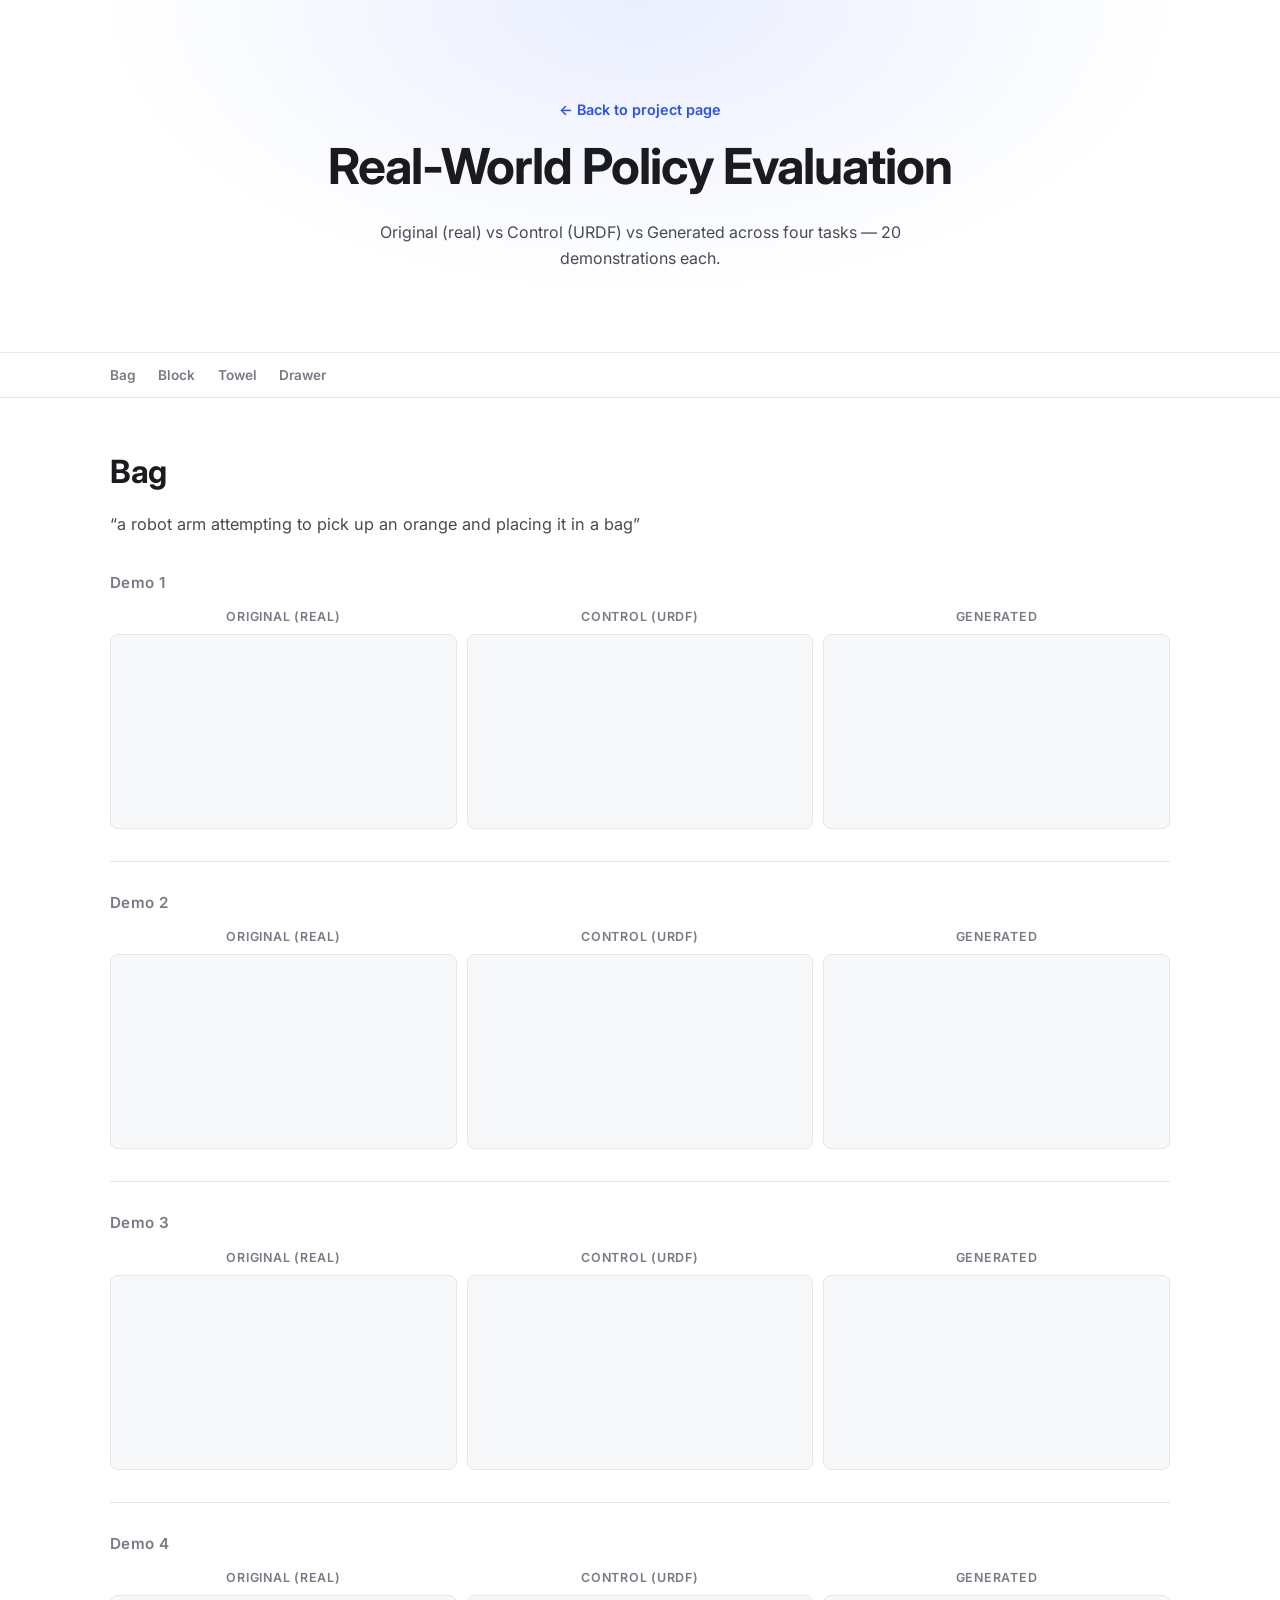
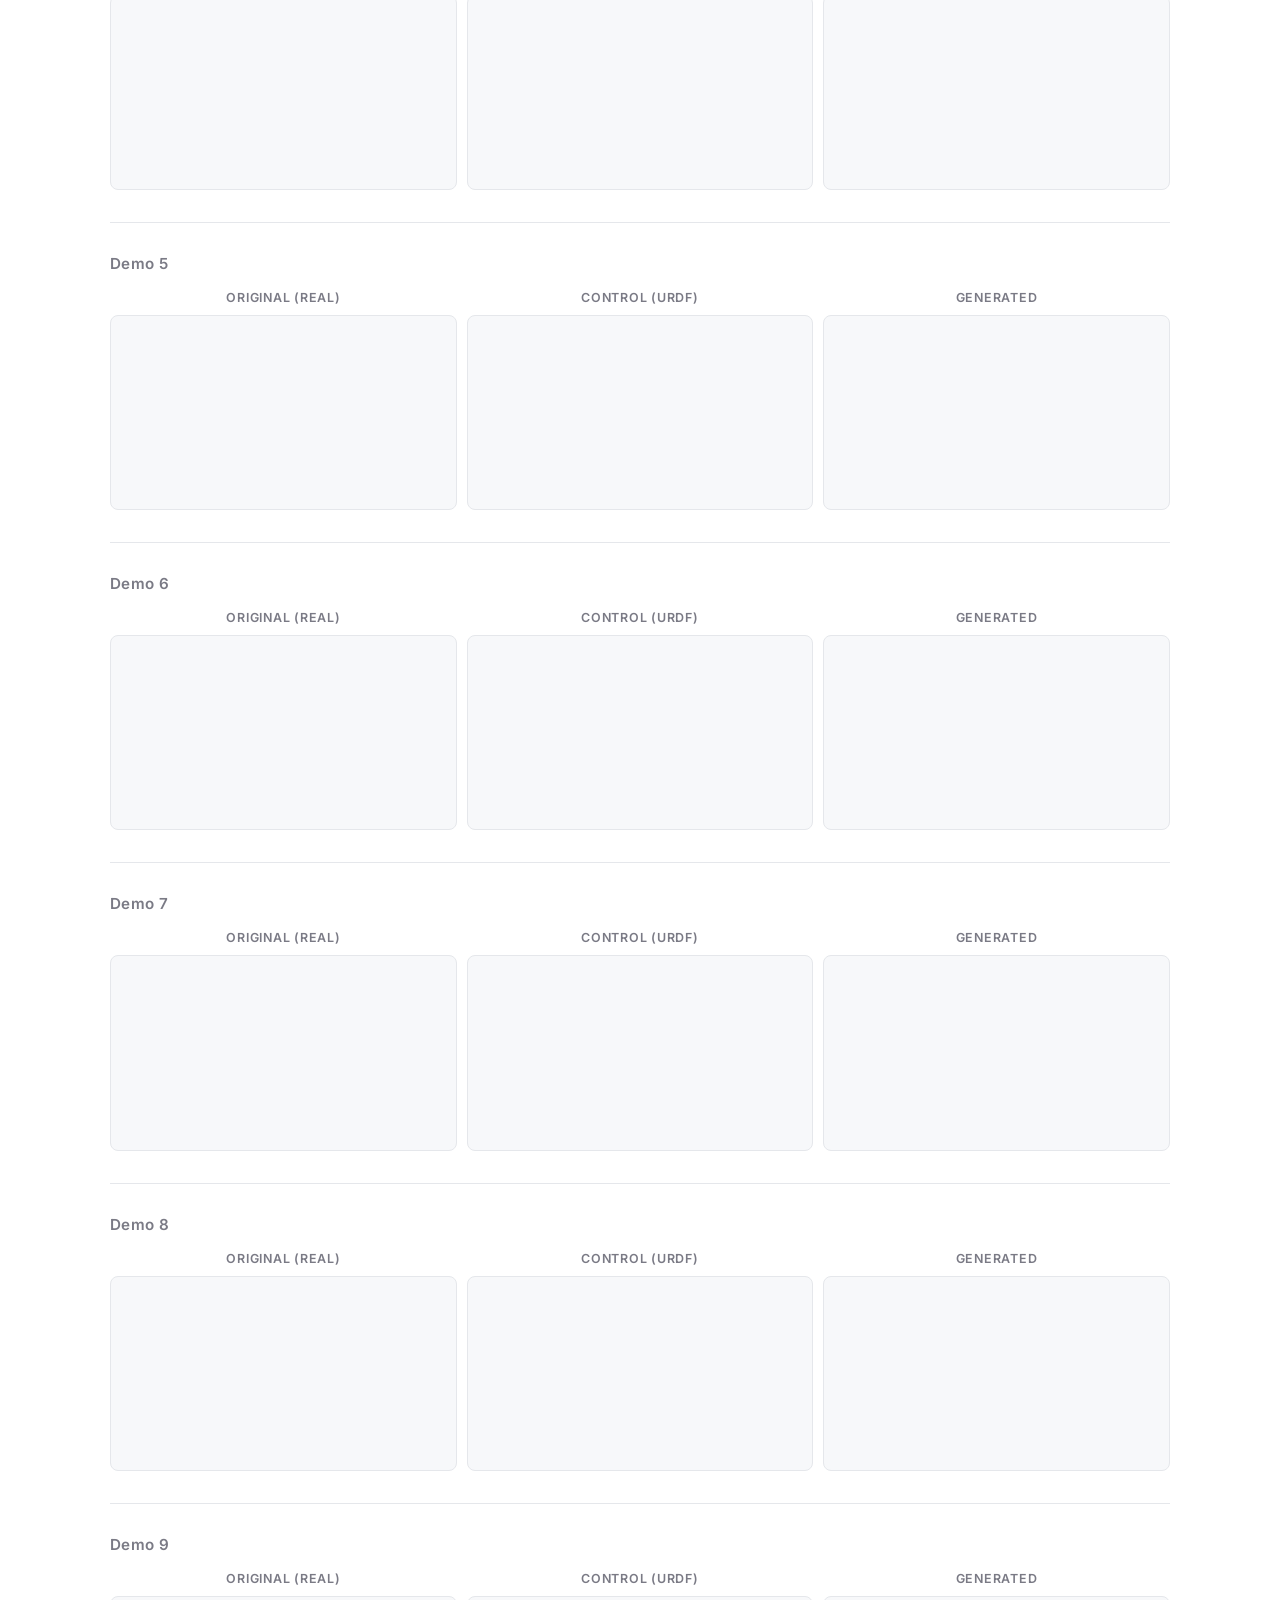
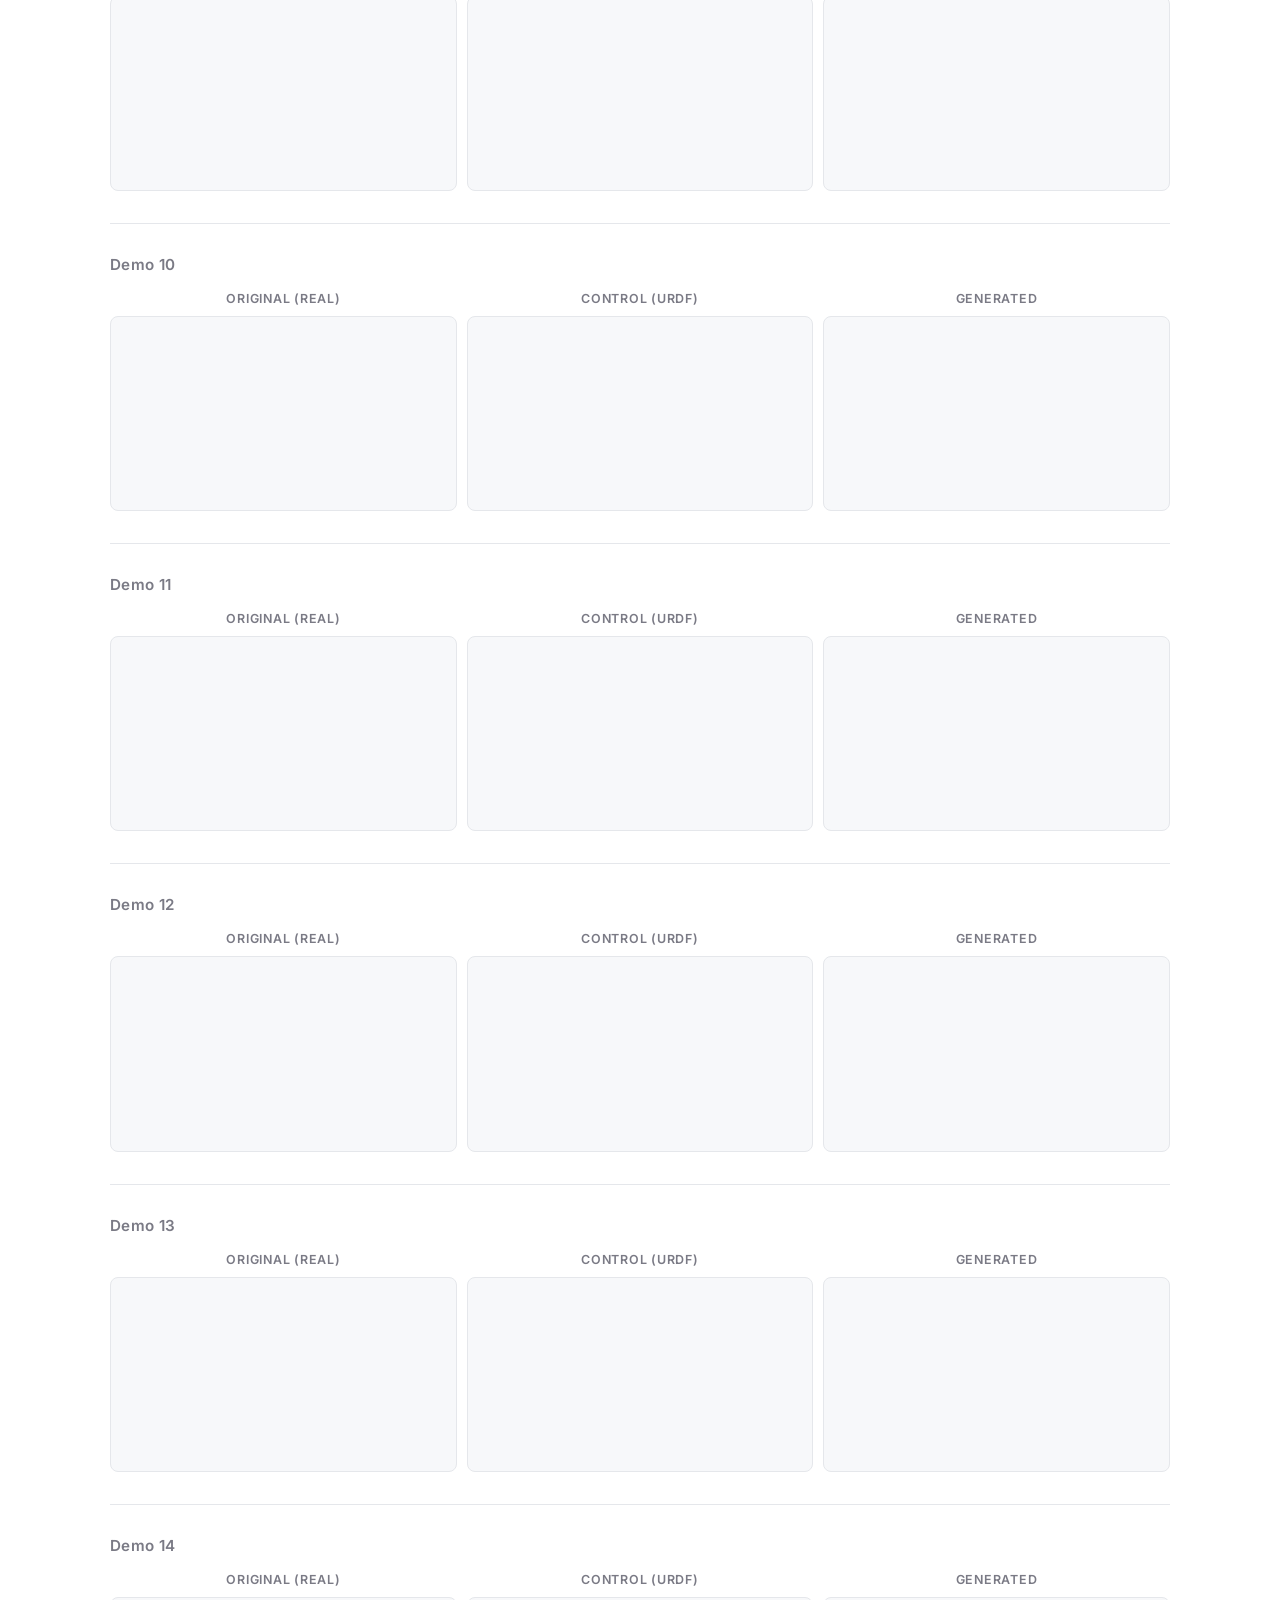
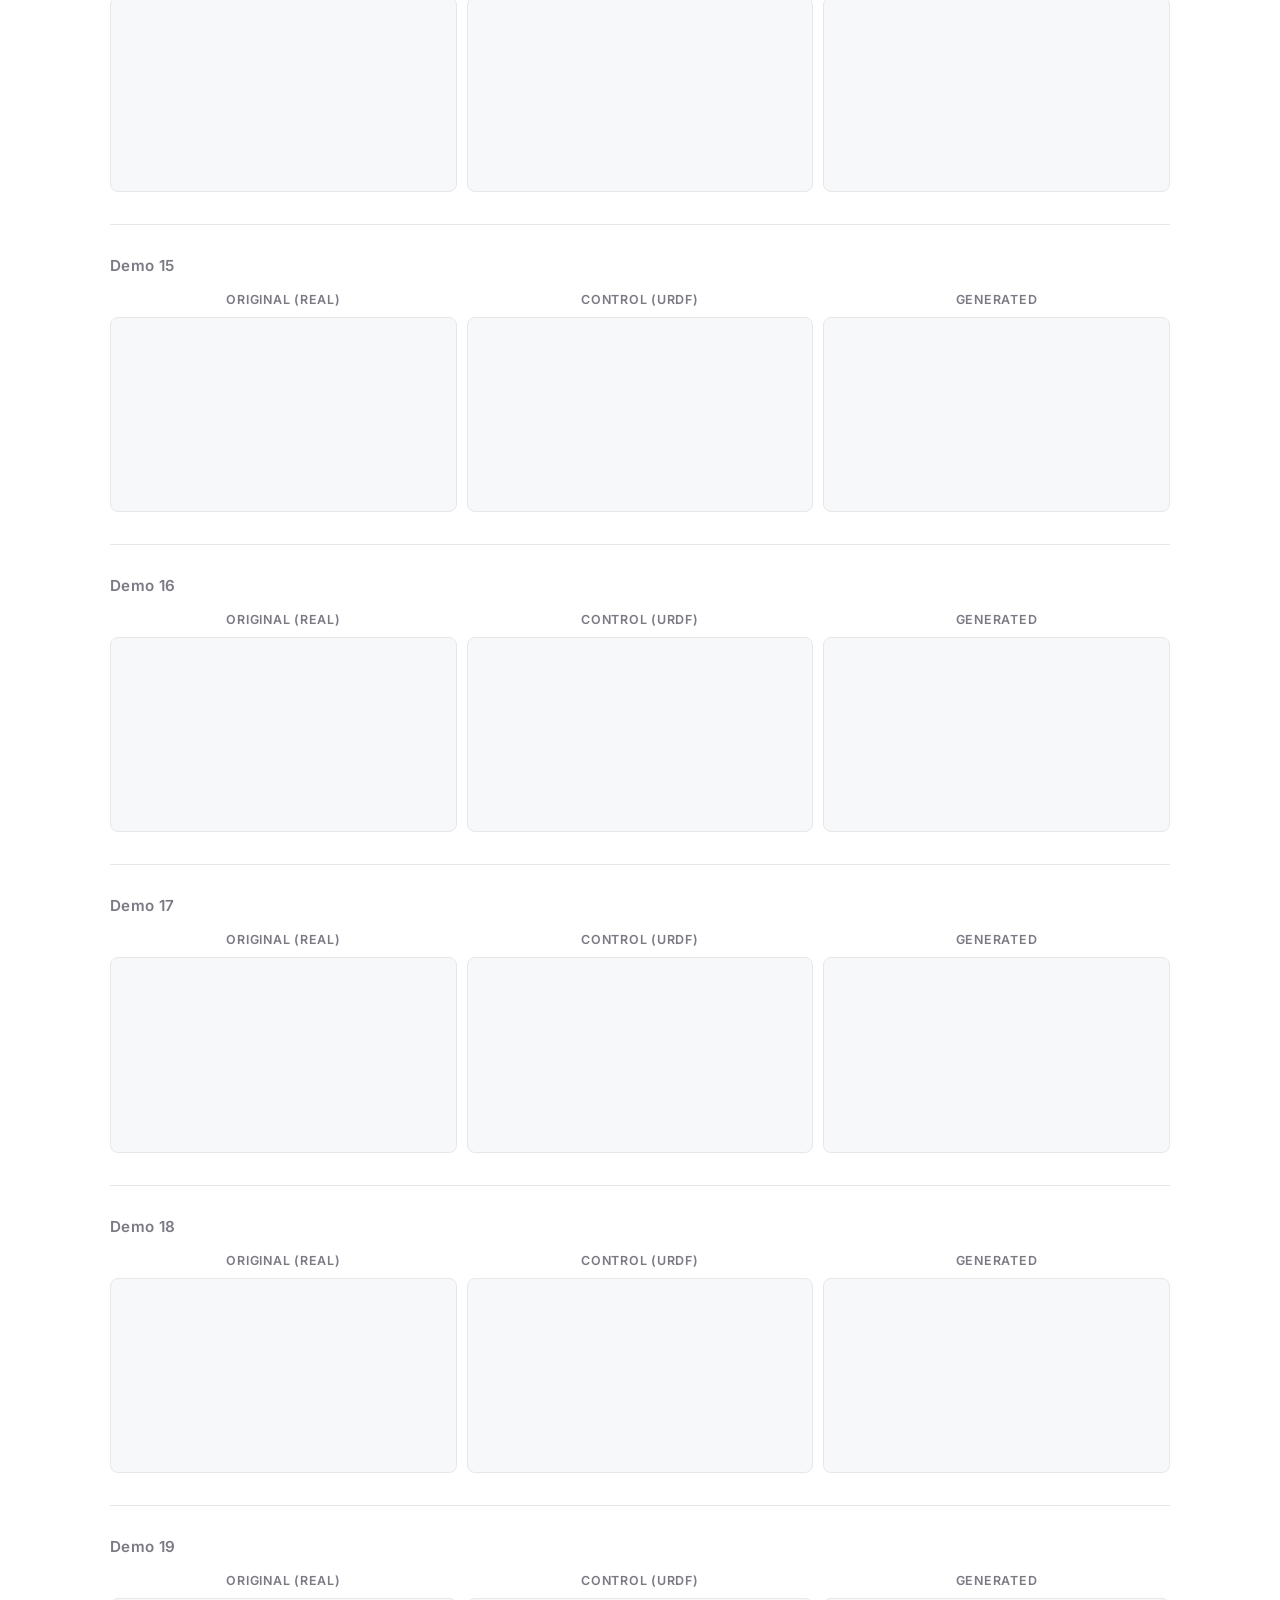
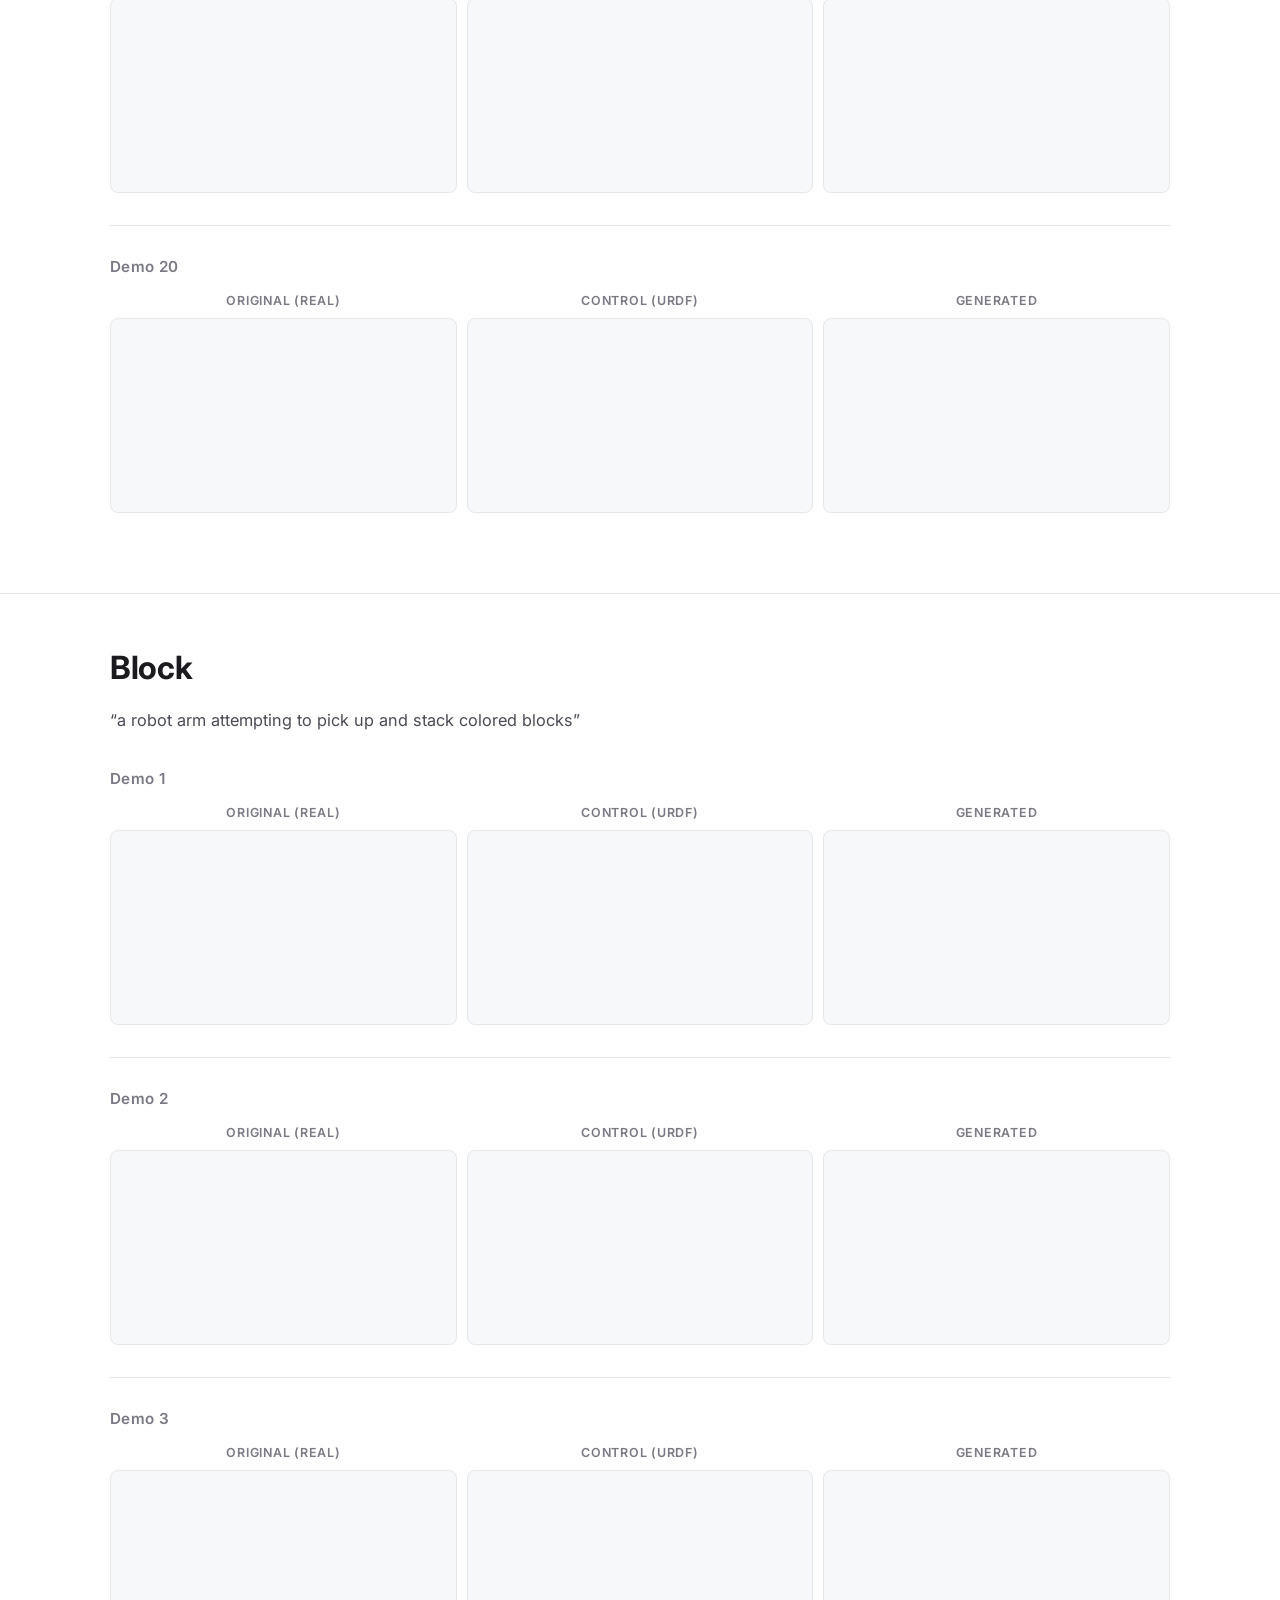
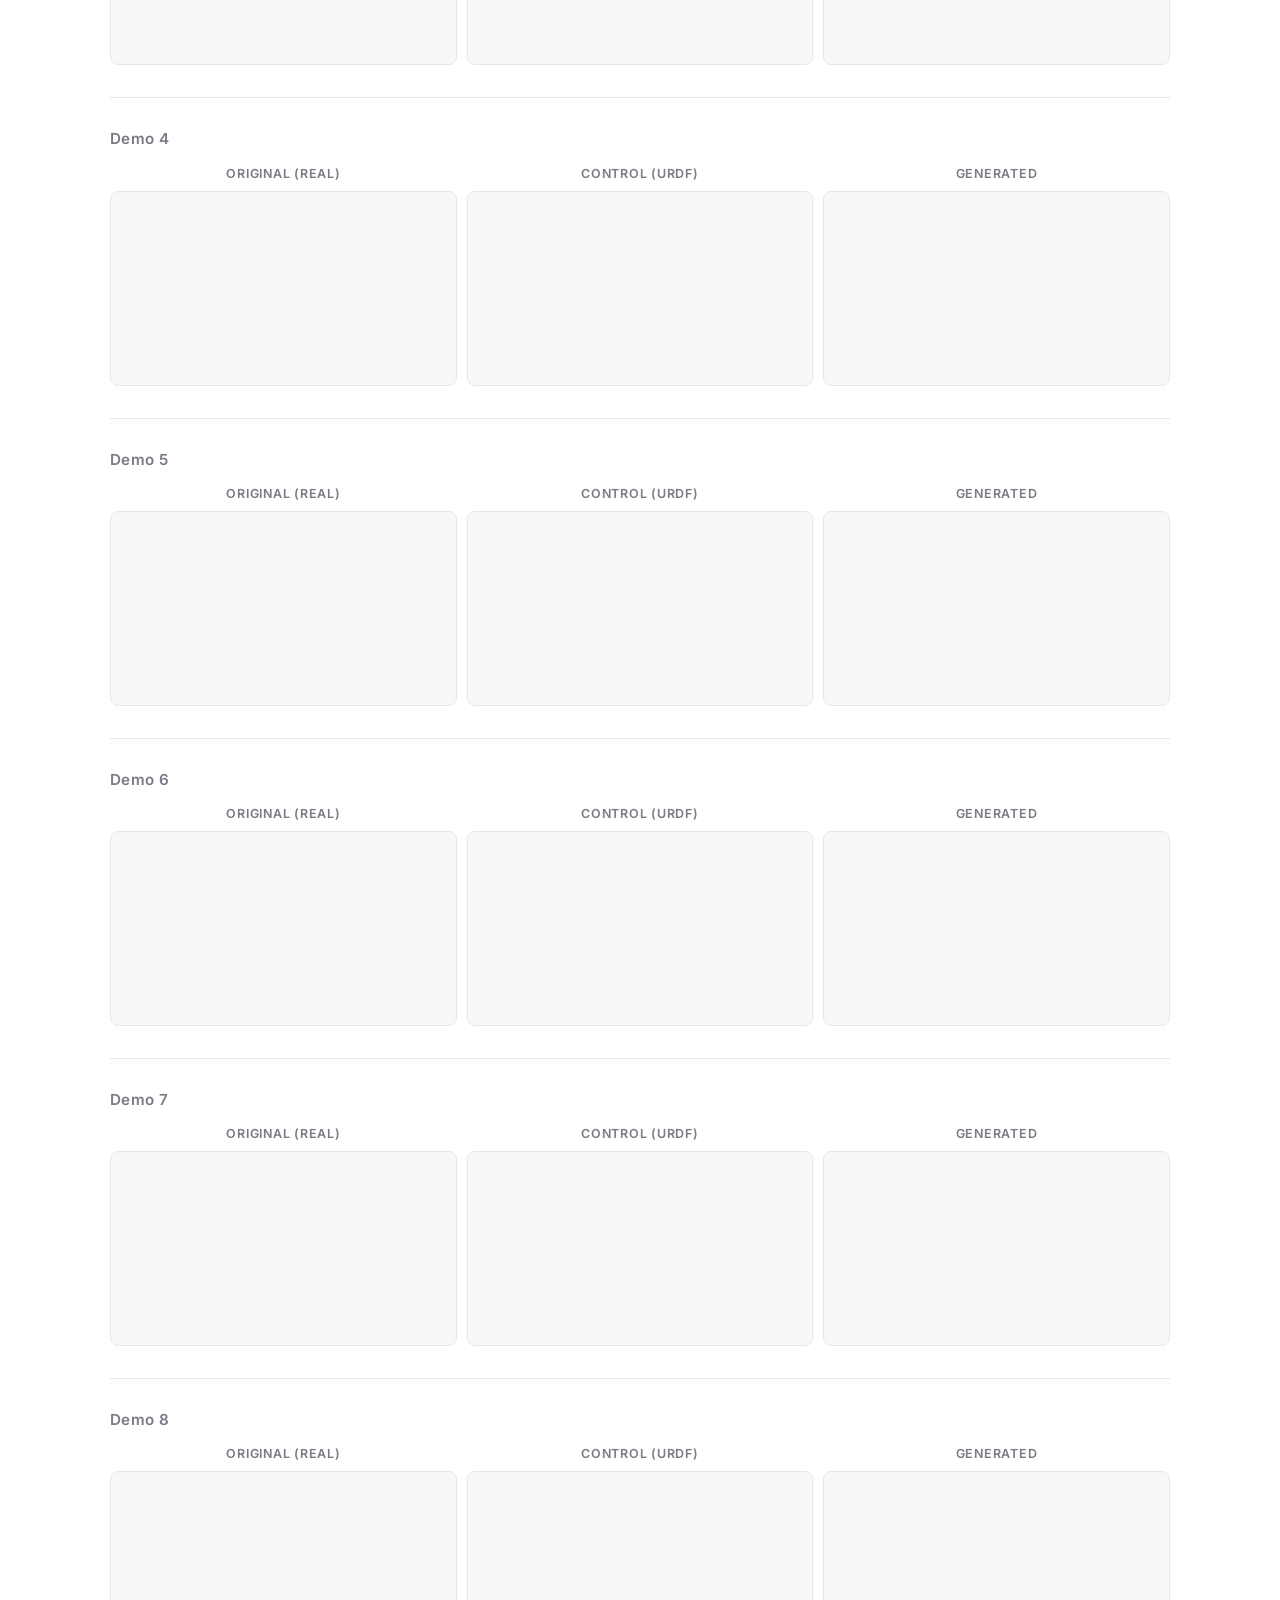
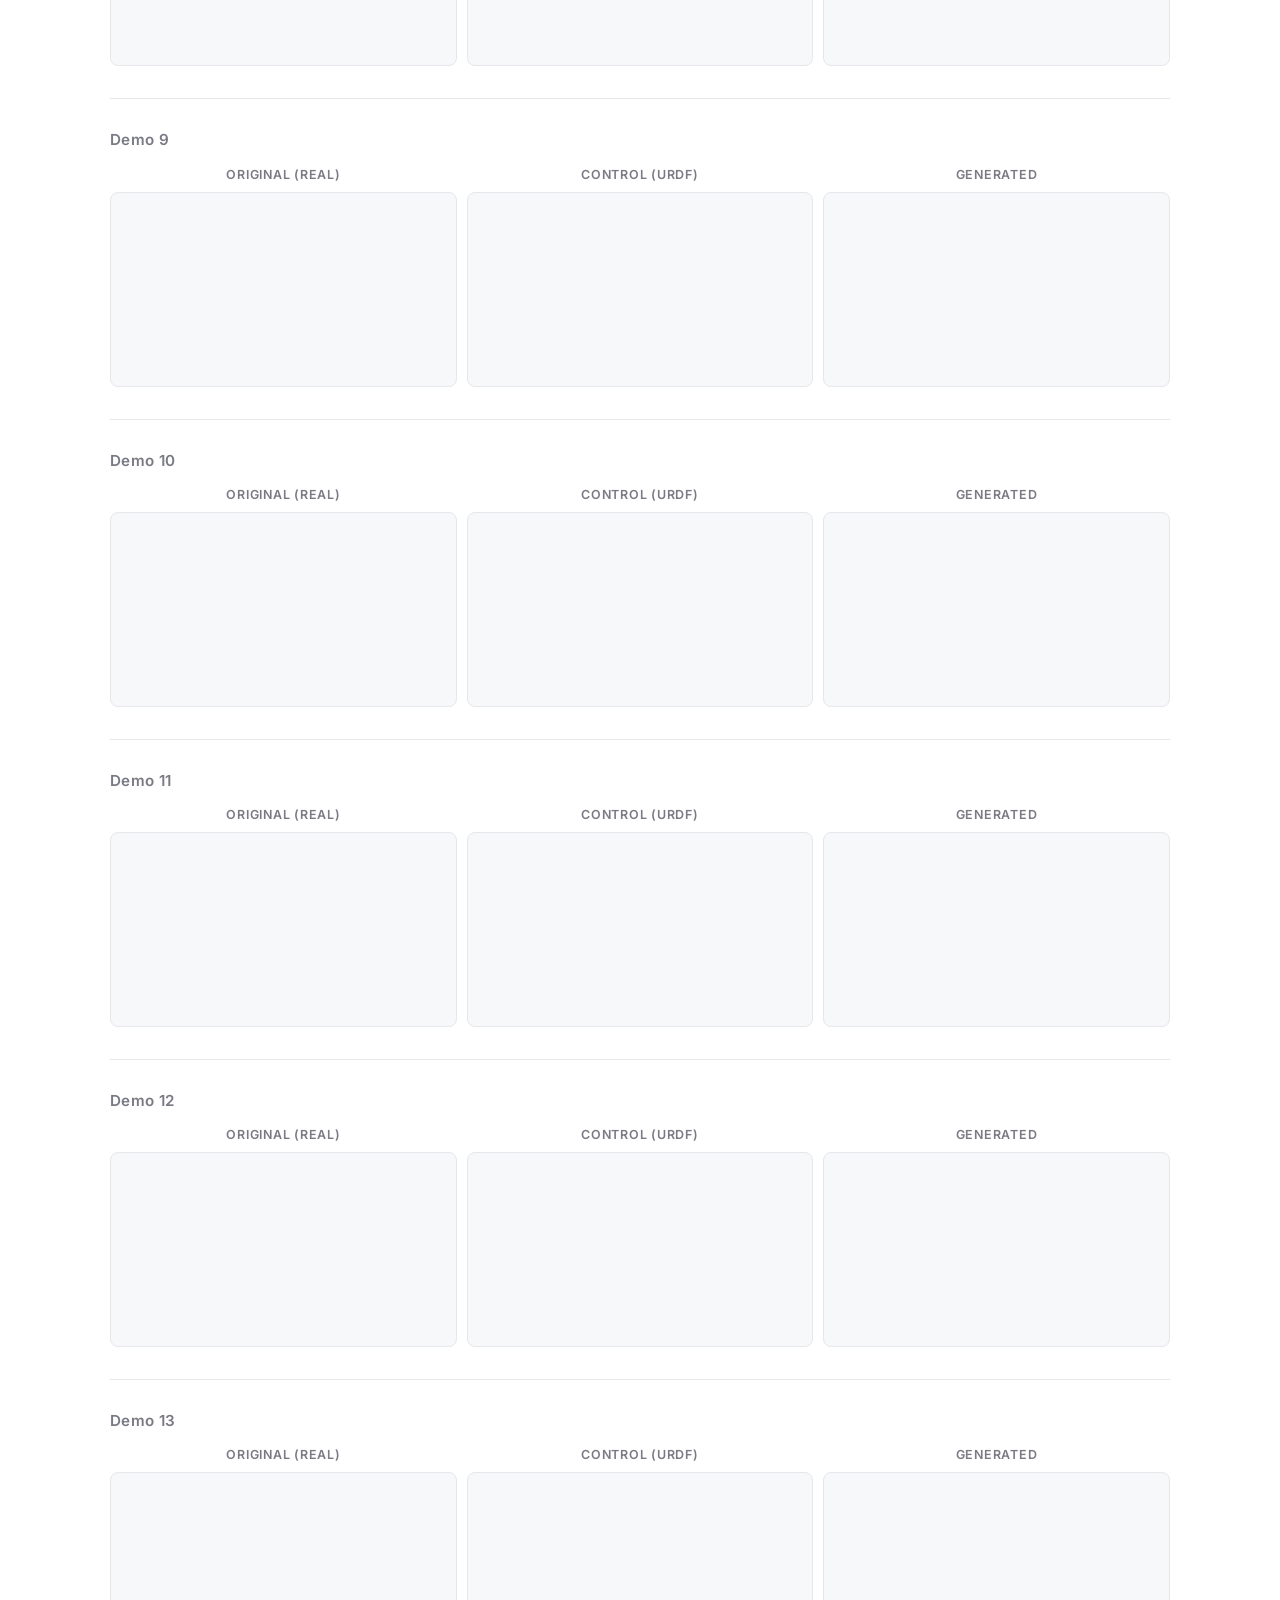
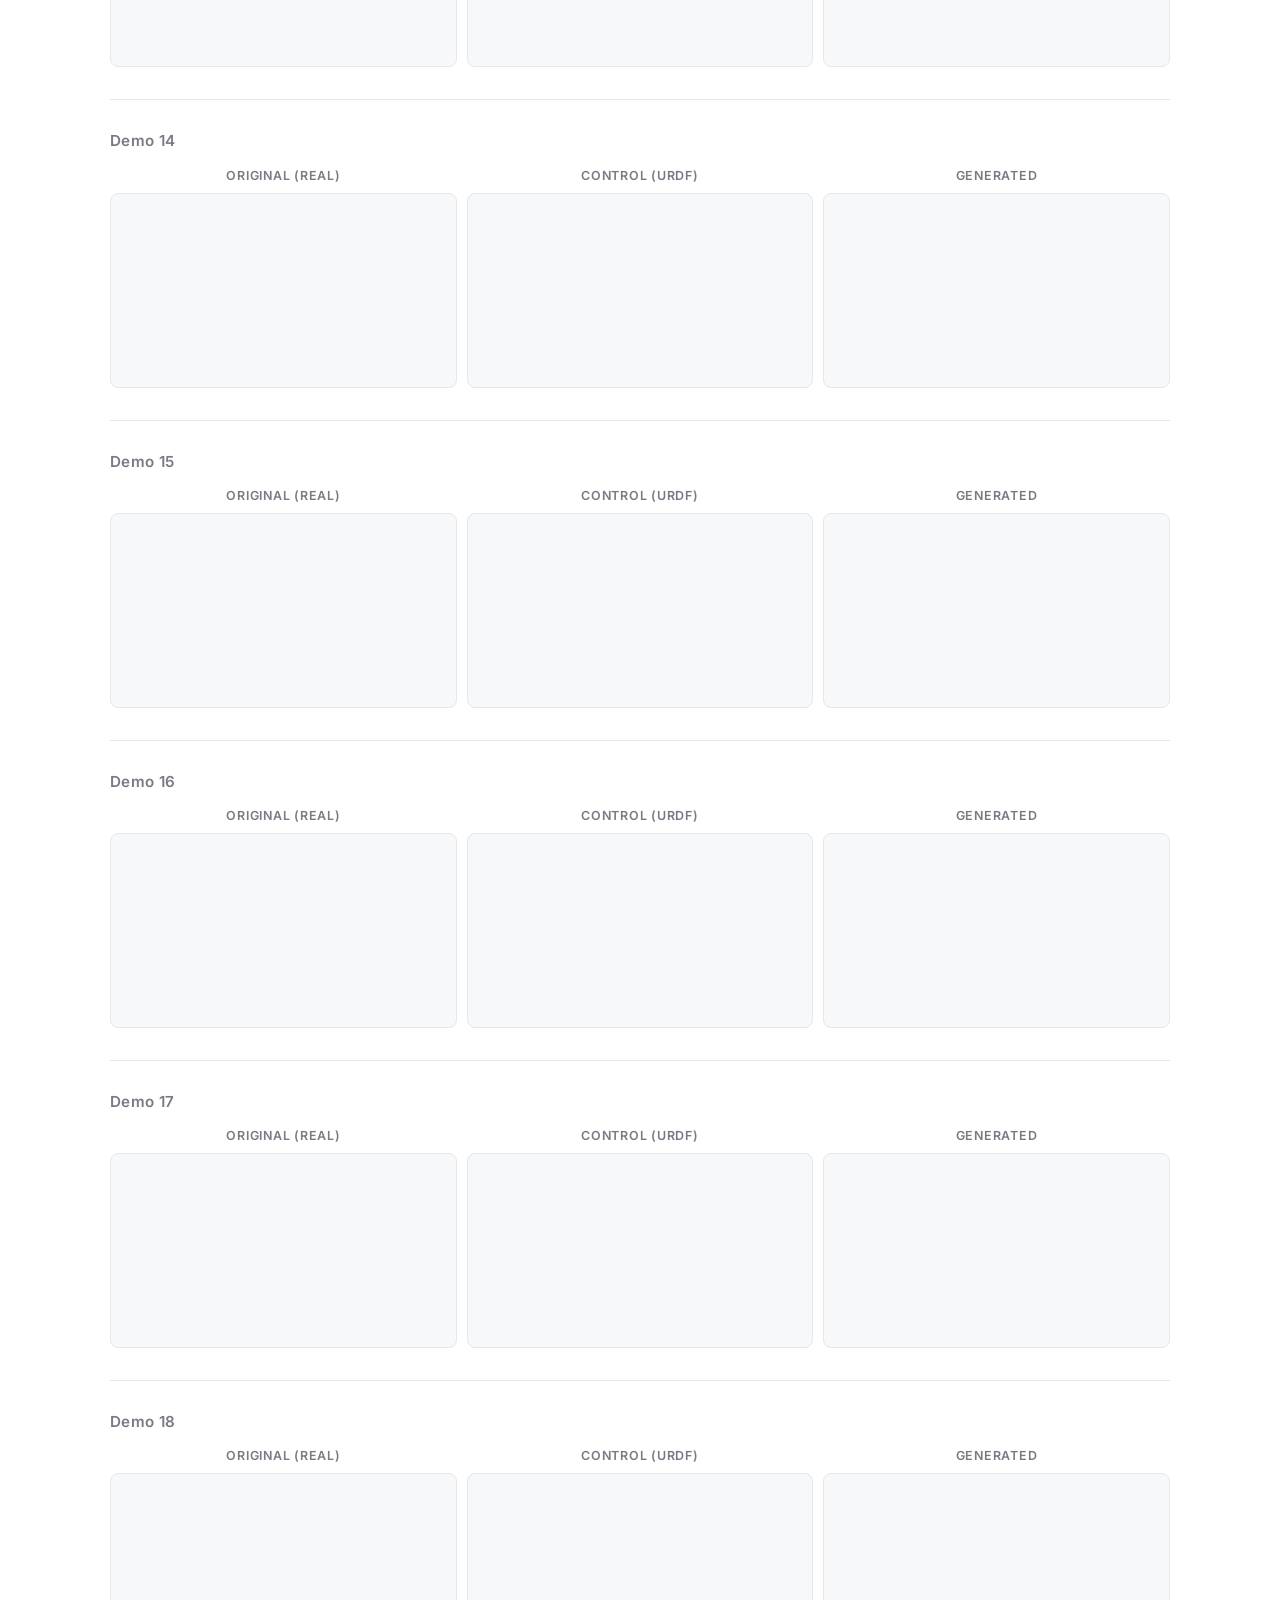
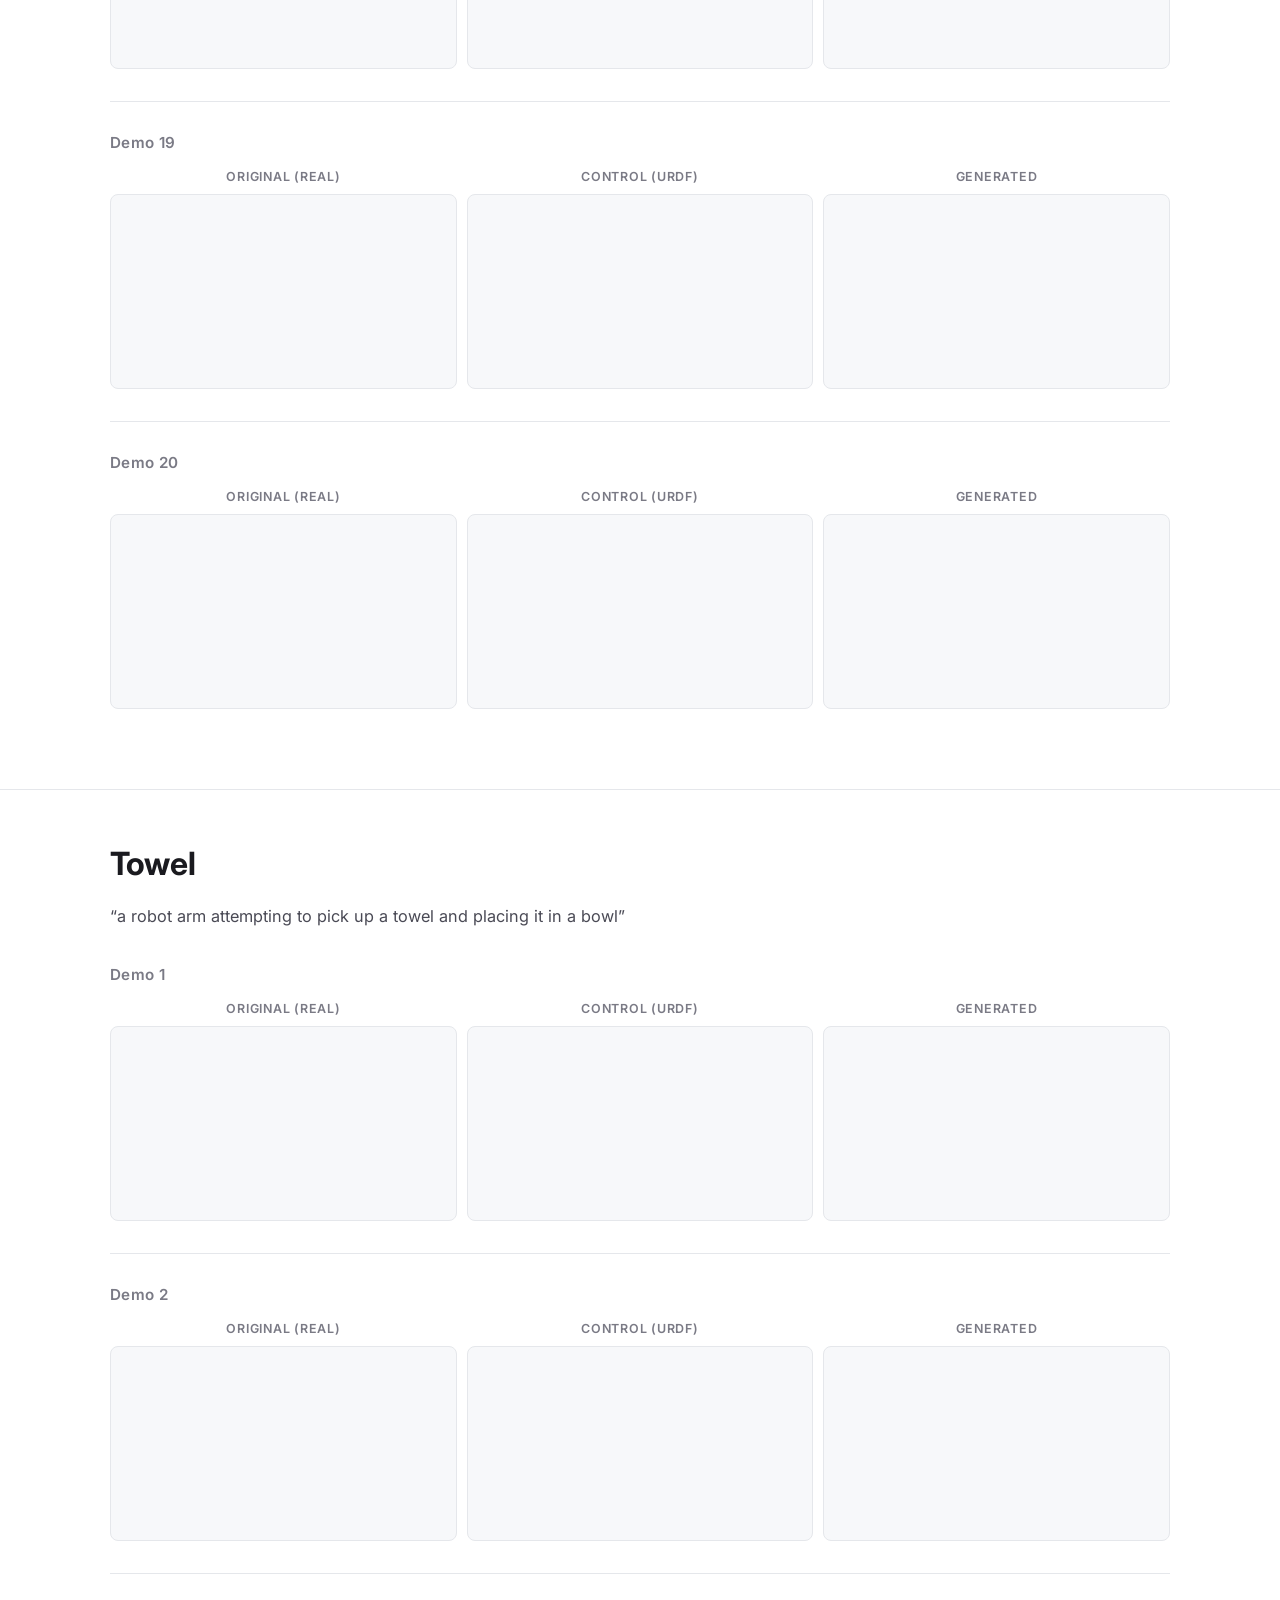
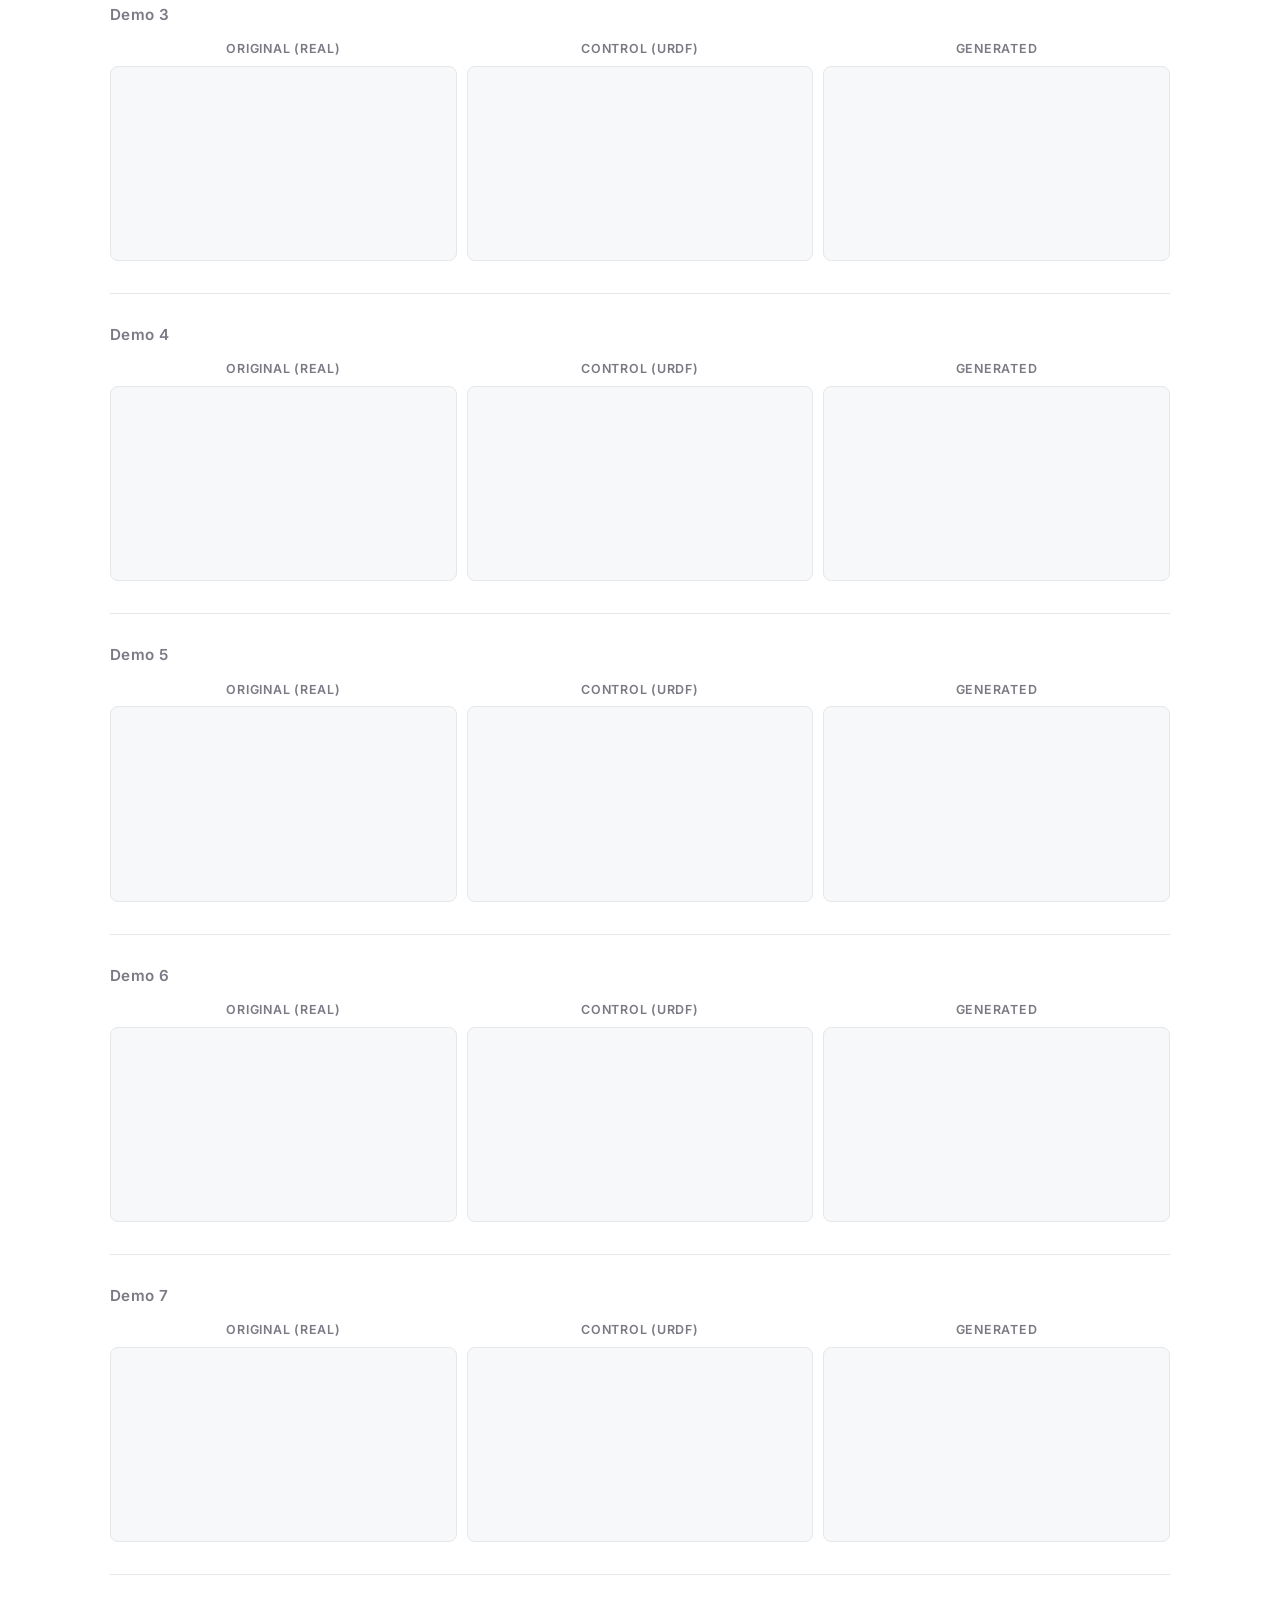
==== assets/luey_gallery/index.html @ 18528da5 "Initial commit: Masked Visual Actions for Unified World Modeling project page" ====
<!DOCTYPE html>
<html lang="en">
<head>
  <meta charset="UTF-8" />
  <meta name="viewport" content="width=device-width, initial-scale=1.0" />
  <title>Real-World Policy Evaluation &mdash; Gallery</title>

  <link rel="preconnect" href="https://fonts.googleapis.com" />
  <link rel="preconnect" href="https://fonts.gstatic.com" crossorigin />
  <link href="https://fonts.googleapis.com/css2?family=Inter:wght@400;600;700&display=swap" rel="stylesheet" />

  <link rel="stylesheet" href="../../style.css" />
  <style>
    .gallery-back {
      display: inline-block;
      margin-bottom: 1rem;
      color: var(--accent);
      text-decoration: none;
      font-size: 0.9rem;
      font-weight: 600;
    }
    .gallery-back:hover { text-decoration: underline; }
    .gallery-sub { color: var(--fg-soft); font-size: 1rem; margin: 0.5rem auto 0; max-width: 60ch; }
    .demo { margin: 1.75rem 0; }
    .demo + .demo { border-top: 1px solid var(--border); padding-top: 1.75rem; }
    .demo-title {
      font-size: 0.95rem;
      font-weight: 600;
      letter-spacing: 0.02em;
      color: var(--fg-muted);
      margin: 0 0 0.75rem;
    }
  </style>
</head>
<body>
  <header class="hero">
    <div class="container">
      <a class="gallery-back" href="../../index.html">&#8592; Back to project page</a>
      <h1 class="title">Real-World Policy Evaluation</h1>
      <p class="gallery-sub">
        Original (real) vs Control (URDF) vs Generated across four tasks &mdash; 20 demonstrations each.
      </p>
    </div>
  </header>

  <nav class="section-nav" aria-label="Section navigation">
    <div class="container section-nav-inner">
      <a href="#bag">Bag</a>
      <a href="#block">Block</a>
      <a href="#towel">Towel</a>
      <a href="#drawer">Drawer</a>
    </div>
  </nav>

  <section class="section" id="bag">
    <div class="container">
      <h2>Bag</h2>
      <p class="lede">&ldquo;a robot arm attempting to pick up an orange and placing it in a bag&rdquo;</p>

      <article class="demo">
        <h3 class="demo-title">Demo 1</h3>
        <div class="cmp-grid cmp-grid--3">
          <div class="cell-label">Original (real)</div>
          <div class="cell-label">Control (URDF)</div>
          <div class="cell-label">Generated</div>

          <video class="vid-cell" src="videos/bag/bag_demo00_original.mp4" autoplay loop muted playsinline preload="metadata"></video>
          <video class="vid-cell" src="videos/bag/bag_demo00_control.mp4" autoplay loop muted playsinline preload="metadata"></video>
          <video class="vid-cell" src="videos/bag/bag_demo00_generated.mp4" autoplay loop muted playsinline preload="metadata"></video>
        </div>
      </article>

      <article class="demo">
        <h3 class="demo-title">Demo 2</h3>
        <div class="cmp-grid cmp-grid--3">
          <div class="cell-label">Original (real)</div>
          <div class="cell-label">Control (URDF)</div>
          <div class="cell-label">Generated</div>

          <video class="vid-cell" src="videos/bag/bag_demo01_original.mp4" autoplay loop muted playsinline preload="metadata"></video>
          <video class="vid-cell" src="videos/bag/bag_demo01_control.mp4" autoplay loop muted playsinline preload="metadata"></video>
          <video class="vid-cell" src="videos/bag/bag_demo01_generated.mp4" autoplay loop muted playsinline preload="metadata"></video>
        </div>
      </article>

      <article class="demo">
        <h3 class="demo-title">Demo 3</h3>
        <div class="cmp-grid cmp-grid--3">
          <div class="cell-label">Original (real)</div>
          <div class="cell-label">Control (URDF)</div>
          <div class="cell-label">Generated</div>

          <video class="vid-cell" src="videos/bag/bag_demo02_original.mp4" autoplay loop muted playsinline preload="metadata"></video>
          <video class="vid-cell" src="videos/bag/bag_demo02_control.mp4" autoplay loop muted playsinline preload="metadata"></video>
          <video class="vid-cell" src="videos/bag/bag_demo02_generated.mp4" autoplay loop muted playsinline preload="metadata"></video>
        </div>
      </article>

      <article class="demo">
        <h3 class="demo-title">Demo 4</h3>
        <div class="cmp-grid cmp-grid--3">
          <div class="cell-label">Original (real)</div>
          <div class="cell-label">Control (URDF)</div>
          <div class="cell-label">Generated</div>

          <video class="vid-cell" src="videos/bag/bag_demo03_original.mp4" autoplay loop muted playsinline preload="metadata"></video>
          <video class="vid-cell" src="videos/bag/bag_demo03_control.mp4" autoplay loop muted playsinline preload="metadata"></video>
          <video class="vid-cell" src="videos/bag/bag_demo03_generated.mp4" autoplay loop muted playsinline preload="metadata"></video>
        </div>
      </article>

      <article class="demo">
        <h3 class="demo-title">Demo 5</h3>
        <div class="cmp-grid cmp-grid--3">
          <div class="cell-label">Original (real)</div>
          <div class="cell-label">Control (URDF)</div>
          <div class="cell-label">Generated</div>

          <video class="vid-cell" src="videos/bag/bag_demo04_original.mp4" autoplay loop muted playsinline preload="metadata"></video>
          <video class="vid-cell" src="videos/bag/bag_demo04_control.mp4" autoplay loop muted playsinline preload="metadata"></video>
          <video class="vid-cell" src="videos/bag/bag_demo04_generated.mp4" autoplay loop muted playsinline preload="metadata"></video>
        </div>
      </article>

      <article class="demo">
        <h3 class="demo-title">Demo 6</h3>
        <div class="cmp-grid cmp-grid--3">
          <div class="cell-label">Original (real)</div>
          <div class="cell-label">Control (URDF)</div>
          <div class="cell-label">Generated</div>

          <video class="vid-cell" src="videos/bag/bag_demo05_original.mp4" autoplay loop muted playsinline preload="metadata"></video>
          <video class="vid-cell" src="videos/bag/bag_demo05_control.mp4" autoplay loop muted playsinline preload="metadata"></video>
          <video class="vid-cell" src="videos/bag/bag_demo05_generated.mp4" autoplay loop muted playsinline preload="metadata"></video>
        </div>
      </article>

      <article class="demo">
        <h3 class="demo-title">Demo 7</h3>
        <div class="cmp-grid cmp-grid--3">
          <div class="cell-label">Original (real)</div>
          <div class="cell-label">Control (URDF)</div>
          <div class="cell-label">Generated</div>

          <video class="vid-cell" src="videos/bag/bag_demo06_original.mp4" autoplay loop muted playsinline preload="metadata"></video>
          <video class="vid-cell" src="videos/bag/bag_demo06_control.mp4" autoplay loop muted playsinline preload="metadata"></video>
          <video class="vid-cell" src="videos/bag/bag_demo06_generated.mp4" autoplay loop muted playsinline preload="metadata"></video>
        </div>
      </article>

      <article class="demo">
        <h3 class="demo-title">Demo 8</h3>
        <div class="cmp-grid cmp-grid--3">
          <div class="cell-label">Original (real)</div>
          <div class="cell-label">Control (URDF)</div>
          <div class="cell-label">Generated</div>

          <video class="vid-cell" src="videos/bag/bag_demo07_original.mp4" autoplay loop muted playsinline preload="metadata"></video>
          <video class="vid-cell" src="videos/bag/bag_demo07_control.mp4" autoplay loop muted playsinline preload="metadata"></video>
          <video class="vid-cell" src="videos/bag/bag_demo07_generated.mp4" autoplay loop muted playsinline preload="metadata"></video>
        </div>
      </article>

      <article class="demo">
        <h3 class="demo-title">Demo 9</h3>
        <div class="cmp-grid cmp-grid--3">
          <div class="cell-label">Original (real)</div>
          <div class="cell-label">Control (URDF)</div>
          <div class="cell-label">Generated</div>

          <video class="vid-cell" src="videos/bag/bag_demo08_original.mp4" autoplay loop muted playsinline preload="metadata"></video>
          <video class="vid-cell" src="videos/bag/bag_demo08_control.mp4" autoplay loop muted playsinline preload="metadata"></video>
          <video class="vid-cell" src="videos/bag/bag_demo08_generated.mp4" autoplay loop muted playsinline preload="metadata"></video>
        </div>
      </article>

      <article class="demo">
        <h3 class="demo-title">Demo 10</h3>
        <div class="cmp-grid cmp-grid--3">
          <div class="cell-label">Original (real)</div>
          <div class="cell-label">Control (URDF)</div>
          <div class="cell-label">Generated</div>

          <video class="vid-cell" src="videos/bag/bag_demo09_original.mp4" autoplay loop muted playsinline preload="metadata"></video>
          <video class="vid-cell" src="videos/bag/bag_demo09_control.mp4" autoplay loop muted playsinline preload="metadata"></video>
          <video class="vid-cell" src="videos/bag/bag_demo09_generated.mp4" autoplay loop muted playsinline preload="metadata"></video>
        </div>
      </article>

      <article class="demo">
        <h3 class="demo-title">Demo 11</h3>
        <div class="cmp-grid cmp-grid--3">
          <div class="cell-label">Original (real)</div>
          <div class="cell-label">Control (URDF)</div>
          <div class="cell-label">Generated</div>

          <video class="vid-cell" src="videos/bag/bag_demo10_original.mp4" autoplay loop muted playsinline preload="metadata"></video>
          <video class="vid-cell" src="videos/bag/bag_demo10_control.mp4" autoplay loop muted playsinline preload="metadata"></video>
          <video class="vid-cell" src="videos/bag/bag_demo10_generated.mp4" autoplay loop muted playsinline preload="metadata"></video>
        </div>
      </article>

      <article class="demo">
        <h3 class="demo-title">Demo 12</h3>
        <div class="cmp-grid cmp-grid--3">
          <div class="cell-label">Original (real)</div>
          <div class="cell-label">Control (URDF)</div>
          <div class="cell-label">Generated</div>

          <video class="vid-cell" src="videos/bag/bag_demo11_original.mp4" autoplay loop muted playsinline preload="metadata"></video>
          <video class="vid-cell" src="videos/bag/bag_demo11_control.mp4" autoplay loop muted playsinline preload="metadata"></video>
          <video class="vid-cell" src="videos/bag/bag_demo11_generated.mp4" autoplay loop muted playsinline preload="metadata"></video>
        </div>
      </article>

      <article class="demo">
        <h3 class="demo-title">Demo 13</h3>
        <div class="cmp-grid cmp-grid--3">
          <div class="cell-label">Original (real)</div>
          <div class="cell-label">Control (URDF)</div>
          <div class="cell-label">Generated</div>

          <video class="vid-cell" src="videos/bag/bag_demo12_original.mp4" autoplay loop muted playsinline preload="metadata"></video>
          <video class="vid-cell" src="videos/bag/bag_demo12_control.mp4" autoplay loop muted playsinline preload="metadata"></video>
          <video class="vid-cell" src="videos/bag/bag_demo12_generated.mp4" autoplay loop muted playsinline preload="metadata"></video>
        </div>
      </article>

      <article class="demo">
        <h3 class="demo-title">Demo 14</h3>
        <div class="cmp-grid cmp-grid--3">
          <div class="cell-label">Original (real)</div>
          <div class="cell-label">Control (URDF)</div>
          <div class="cell-label">Generated</div>

          <video class="vid-cell" src="videos/bag/bag_demo13_original.mp4" autoplay loop muted playsinline preload="metadata"></video>
          <video class="vid-cell" src="videos/bag/bag_demo13_control.mp4" autoplay loop muted playsinline preload="metadata"></video>
          <video class="vid-cell" src="videos/bag/bag_demo13_generated.mp4" autoplay loop muted playsinline preload="metadata"></video>
        </div>
      </article>

      <article class="demo">
        <h3 class="demo-title">Demo 15</h3>
        <div class="cmp-grid cmp-grid--3">
          <div class="cell-label">Original (real)</div>
          <div class="cell-label">Control (URDF)</div>
          <div class="cell-label">Generated</div>

          <video class="vid-cell" src="videos/bag/bag_demo14_original.mp4" autoplay loop muted playsinline preload="metadata"></video>
          <video class="vid-cell" src="videos/bag/bag_demo14_control.mp4" autoplay loop muted playsinline preload="metadata"></video>
          <video class="vid-cell" src="videos/bag/bag_demo14_generated.mp4" autoplay loop muted playsinline preload="metadata"></video>
        </div>
      </article>

      <article class="demo">
        <h3 class="demo-title">Demo 16</h3>
        <div class="cmp-grid cmp-grid--3">
          <div class="cell-label">Original (real)</div>
          <div class="cell-label">Control (URDF)</div>
          <div class="cell-label">Generated</div>

          <video class="vid-cell" src="videos/bag/bag_demo15_original.mp4" autoplay loop muted playsinline preload="metadata"></video>
          <video class="vid-cell" src="videos/bag/bag_demo15_control.mp4" autoplay loop muted playsinline preload="metadata"></video>
          <video class="vid-cell" src="videos/bag/bag_demo15_generated.mp4" autoplay loop muted playsinline preload="metadata"></video>
        </div>
      </article>

      <article class="demo">
        <h3 class="demo-title">Demo 17</h3>
        <div class="cmp-grid cmp-grid--3">
          <div class="cell-label">Original (real)</div>
          <div class="cell-label">Control (URDF)</div>
          <div class="cell-label">Generated</div>

          <video class="vid-cell" src="videos/bag/bag_demo16_original.mp4" autoplay loop muted playsinline preload="metadata"></video>
          <video class="vid-cell" src="videos/bag/bag_demo16_control.mp4" autoplay loop muted playsinline preload="metadata"></video>
          <video class="vid-cell" src="videos/bag/bag_demo16_generated.mp4" autoplay loop muted playsinline preload="metadata"></video>
        </div>
      </article>

      <article class="demo">
        <h3 class="demo-title">Demo 18</h3>
        <div class="cmp-grid cmp-grid--3">
          <div class="cell-label">Original (real)</div>
          <div class="cell-label">Control (URDF)</div>
          <div class="cell-label">Generated</div>

          <video class="vid-cell" src="videos/bag/bag_demo17_original.mp4" autoplay loop muted playsinline preload="metadata"></video>
          <video class="vid-cell" src="videos/bag/bag_demo17_control.mp4" autoplay loop muted playsinline preload="metadata"></video>
          <video class="vid-cell" src="videos/bag/bag_demo17_generated.mp4" autoplay loop muted playsinline preload="metadata"></video>
        </div>
      </article>

      <article class="demo">
        <h3 class="demo-title">Demo 19</h3>
        <div class="cmp-grid cmp-grid--3">
          <div class="cell-label">Original (real)</div>
          <div class="cell-label">Control (URDF)</div>
          <div class="cell-label">Generated</div>

          <video class="vid-cell" src="videos/bag/bag_demo18_original.mp4" autoplay loop muted playsinline preload="metadata"></video>
          <video class="vid-cell" src="videos/bag/bag_demo18_control.mp4" autoplay loop muted playsinline preload="metadata"></video>
          <video class="vid-cell" src="videos/bag/bag_demo18_generated.mp4" autoplay loop muted playsinline preload="metadata"></video>
        </div>
      </article>

      <article class="demo">
        <h3 class="demo-title">Demo 20</h3>
        <div class="cmp-grid cmp-grid--3">
          <div class="cell-label">Original (real)</div>
          <div class="cell-label">Control (URDF)</div>
          <div class="cell-label">Generated</div>

          <video class="vid-cell" src="videos/bag/bag_demo19_original.mp4" autoplay loop muted playsinline preload="metadata"></video>
          <video class="vid-cell" src="videos/bag/bag_demo19_control.mp4" autoplay loop muted playsinline preload="metadata"></video>
          <video class="vid-cell" src="videos/bag/bag_demo19_generated.mp4" autoplay loop muted playsinline preload="metadata"></video>
        </div>
      </article>
    </div>
  </section>

  <section class="section" id="block">
    <div class="container">
      <h2>Block</h2>
      <p class="lede">&ldquo;a robot arm attempting to pick up and stack colored blocks&rdquo;</p>

      <article class="demo">
        <h3 class="demo-title">Demo 1</h3>
        <div class="cmp-grid cmp-grid--3">
          <div class="cell-label">Original (real)</div>
          <div class="cell-label">Control (URDF)</div>
          <div class="cell-label">Generated</div>

          <video class="vid-cell" src="videos/block/block_demo00_original.mp4" autoplay loop muted playsinline preload="metadata"></video>
          <video class="vid-cell" src="videos/block/block_demo00_control.mp4" autoplay loop muted playsinline preload="metadata"></video>
          <video class="vid-cell" src="videos/block/block_demo00_generated.mp4" autoplay loop muted playsinline preload="metadata"></video>
        </div>
      </article>

      <article class="demo">
        <h3 class="demo-title">Demo 2</h3>
        <div class="cmp-grid cmp-grid--3">
          <div class="cell-label">Original (real)</div>
          <div class="cell-label">Control (URDF)</div>
          <div class="cell-label">Generated</div>

          <video class="vid-cell" src="videos/block/block_demo01_original.mp4" autoplay loop muted playsinline preload="metadata"></video>
          <video class="vid-cell" src="videos/block/block_demo01_control.mp4" autoplay loop muted playsinline preload="metadata"></video>
          <video class="vid-cell" src="videos/block/block_demo01_generated.mp4" autoplay loop muted playsinline preload="metadata"></video>
        </div>
      </article>

      <article class="demo">
        <h3 class="demo-title">Demo 3</h3>
        <div class="cmp-grid cmp-grid--3">
          <div class="cell-label">Original (real)</div>
          <div class="cell-label">Control (URDF)</div>
          <div class="cell-label">Generated</div>

          <video class="vid-cell" src="videos/block/block_demo02_original.mp4" autoplay loop muted playsinline preload="metadata"></video>
          <video class="vid-cell" src="videos/block/block_demo02_control.mp4" autoplay loop muted playsinline preload="metadata"></video>
          <video class="vid-cell" src="videos/block/block_demo02_generated.mp4" autoplay loop muted playsinline preload="metadata"></video>
        </div>
      </article>

      <article class="demo">
        <h3 class="demo-title">Demo 4</h3>
        <div class="cmp-grid cmp-grid--3">
          <div class="cell-label">Original (real)</div>
          <div class="cell-label">Control (URDF)</div>
          <div class="cell-label">Generated</div>

          <video class="vid-cell" src="videos/block/block_demo03_original.mp4" autoplay loop muted playsinline preload="metadata"></video>
          <video class="vid-cell" src="videos/block/block_demo03_control.mp4" autoplay loop muted playsinline preload="metadata"></video>
          <video class="vid-cell" src="videos/block/block_demo03_generated.mp4" autoplay loop muted playsinline preload="metadata"></video>
        </div>
      </article>

      <article class="demo">
        <h3 class="demo-title">Demo 5</h3>
        <div class="cmp-grid cmp-grid--3">
          <div class="cell-label">Original (real)</div>
          <div class="cell-label">Control (URDF)</div>
          <div class="cell-label">Generated</div>

          <video class="vid-cell" src="videos/block/block_demo04_original.mp4" autoplay loop muted playsinline preload="metadata"></video>
          <video class="vid-cell" src="videos/block/block_demo04_control.mp4" autoplay loop muted playsinline preload="metadata"></video>
          <video class="vid-cell" src="videos/block/block_demo04_generated.mp4" autoplay loop muted playsinline preload="metadata"></video>
        </div>
      </article>

      <article class="demo">
        <h3 class="demo-title">Demo 6</h3>
        <div class="cmp-grid cmp-grid--3">
          <div class="cell-label">Original (real)</div>
          <div class="cell-label">Control (URDF)</div>
          <div class="cell-label">Generated</div>

          <video class="vid-cell" src="videos/block/block_demo05_original.mp4" autoplay loop muted playsinline preload="metadata"></video>
          <video class="vid-cell" src="videos/block/block_demo05_control.mp4" autoplay loop muted playsinline preload="metadata"></video>
          <video class="vid-cell" src="videos/block/block_demo05_generated.mp4" autoplay loop muted playsinline preload="metadata"></video>
        </div>
      </article>

      <article class="demo">
        <h3 class="demo-title">Demo 7</h3>
        <div class="cmp-grid cmp-grid--3">
          <div class="cell-label">Original (real)</div>
          <div class="cell-label">Control (URDF)</div>
          <div class="cell-label">Generated</div>

          <video class="vid-cell" src="videos/block/block_demo06_original.mp4" autoplay loop muted playsinline preload="metadata"></video>
          <video class="vid-cell" src="videos/block/block_demo06_control.mp4" autoplay loop muted playsinline preload="metadata"></video>
          <video class="vid-cell" src="videos/block/block_demo06_generated.mp4" autoplay loop muted playsinline preload="metadata"></video>
        </div>
      </article>

      <article class="demo">
        <h3 class="demo-title">Demo 8</h3>
        <div class="cmp-grid cmp-grid--3">
          <div class="cell-label">Original (real)</div>
          <div class="cell-label">Control (URDF)</div>
          <div class="cell-label">Generated</div>

          <video class="vid-cell" src="videos/block/block_demo07_original.mp4" autoplay loop muted playsinline preload="metadata"></video>
          <video class="vid-cell" src="videos/block/block_demo07_control.mp4" autoplay loop muted playsinline preload="metadata"></video>
          <video class="vid-cell" src="videos/block/block_demo07_generated.mp4" autoplay loop muted playsinline preload="metadata"></video>
        </div>
      </article>

      <article class="demo">
        <h3 class="demo-title">Demo 9</h3>
        <div class="cmp-grid cmp-grid--3">
          <div class="cell-label">Original (real)</div>
          <div class="cell-label">Control (URDF)</div>
          <div class="cell-label">Generated</div>

          <video class="vid-cell" src="videos/block/block_demo08_original.mp4" autoplay loop muted playsinline preload="metadata"></video>
          <video class="vid-cell" src="videos/block/block_demo08_control.mp4" autoplay loop muted playsinline preload="metadata"></video>
          <video class="vid-cell" src="videos/block/block_demo08_generated.mp4" autoplay loop muted playsinline preload="metadata"></video>
        </div>
      </article>

      <article class="demo">
        <h3 class="demo-title">Demo 10</h3>
        <div class="cmp-grid cmp-grid--3">
          <div class="cell-label">Original (real)</div>
          <div class="cell-label">Control (URDF)</div>
          <div class="cell-label">Generated</div>

          <video class="vid-cell" src="videos/block/block_demo09_original.mp4" autoplay loop muted playsinline preload="metadata"></video>
          <video class="vid-cell" src="videos/block/block_demo09_control.mp4" autoplay loop muted playsinline preload="metadata"></video>
          <video class="vid-cell" src="videos/block/block_demo09_generated.mp4" autoplay loop muted playsinline preload="metadata"></video>
        </div>
      </article>

      <article class="demo">
        <h3 class="demo-title">Demo 11</h3>
        <div class="cmp-grid cmp-grid--3">
          <div class="cell-label">Original (real)</div>
          <div class="cell-label">Control (URDF)</div>
          <div class="cell-label">Generated</div>

          <video class="vid-cell" src="videos/block/block_demo10_original.mp4" autoplay loop muted playsinline preload="metadata"></video>
          <video class="vid-cell" src="videos/block/block_demo10_control.mp4" autoplay loop muted playsinline preload="metadata"></video>
          <video class="vid-cell" src="videos/block/block_demo10_generated.mp4" autoplay loop muted playsinline preload="metadata"></video>
        </div>
      </article>

      <article class="demo">
        <h3 class="demo-title">Demo 12</h3>
        <div class="cmp-grid cmp-grid--3">
          <div class="cell-label">Original (real)</div>
          <div class="cell-label">Control (URDF)</div>
          <div class="cell-label">Generated</div>

          <video class="vid-cell" src="videos/block/block_demo11_original.mp4" autoplay loop muted playsinline preload="metadata"></video>
          <video class="vid-cell" src="videos/block/block_demo11_control.mp4" autoplay loop muted playsinline preload="metadata"></video>
          <video class="vid-cell" src="videos/block/block_demo11_generated.mp4" autoplay loop muted playsinline preload="metadata"></video>
        </div>
      </article>

      <article class="demo">
        <h3 class="demo-title">Demo 13</h3>
        <div class="cmp-grid cmp-grid--3">
          <div class="cell-label">Original (real)</div>
          <div class="cell-label">Control (URDF)</div>
          <div class="cell-label">Generated</div>

          <video class="vid-cell" src="videos/block/block_demo12_original.mp4" autoplay loop muted playsinline preload="metadata"></video>
          <video class="vid-cell" src="videos/block/block_demo12_control.mp4" autoplay loop muted playsinline preload="metadata"></video>
          <video class="vid-cell" src="videos/block/block_demo12_generated.mp4" autoplay loop muted playsinline preload="metadata"></video>
        </div>
      </article>

      <article class="demo">
        <h3 class="demo-title">Demo 14</h3>
        <div class="cmp-grid cmp-grid--3">
          <div class="cell-label">Original (real)</div>
          <div class="cell-label">Control (URDF)</div>
          <div class="cell-label">Generated</div>

          <video class="vid-cell" src="videos/block/block_demo13_original.mp4" autoplay loop muted playsinline preload="metadata"></video>
          <video class="vid-cell" src="videos/block/block_demo13_control.mp4" autoplay loop muted playsinline preload="metadata"></video>
          <video class="vid-cell" src="videos/block/block_demo13_generated.mp4" autoplay loop muted playsinline preload="metadata"></video>
        </div>
      </article>

      <article class="demo">
        <h3 class="demo-title">Demo 15</h3>
        <div class="cmp-grid cmp-grid--3">
          <div class="cell-label">Original (real)</div>
          <div class="cell-label">Control (URDF)</div>
          <div class="cell-label">Generated</div>

          <video class="vid-cell" src="videos/block/block_demo14_original.mp4" autoplay loop muted playsinline preload="metadata"></video>
          <video class="vid-cell" src="videos/block/block_demo14_control.mp4" autoplay loop muted playsinline preload="metadata"></video>
          <video class="vid-cell" src="videos/block/block_demo14_generated.mp4" autoplay loop muted playsinline preload="metadata"></video>
        </div>
      </article>

      <article class="demo">
        <h3 class="demo-title">Demo 16</h3>
        <div class="cmp-grid cmp-grid--3">
          <div class="cell-label">Original (real)</div>
          <div class="cell-label">Control (URDF)</div>
          <div class="cell-label">Generated</div>

          <video class="vid-cell" src="videos/block/block_demo15_original.mp4" autoplay loop muted playsinline preload="metadata"></video>
          <video class="vid-cell" src="videos/block/block_demo15_control.mp4" autoplay loop muted playsinline preload="metadata"></video>
          <video class="vid-cell" src="videos/block/block_demo15_generated.mp4" autoplay loop muted playsinline preload="metadata"></video>
        </div>
      </article>

      <article class="demo">
        <h3 class="demo-title">Demo 17</h3>
        <div class="cmp-grid cmp-grid--3">
          <div class="cell-label">Original (real)</div>
          <div class="cell-label">Control (URDF)</div>
          <div class="cell-label">Generated</div>

          <video class="vid-cell" src="videos/block/block_demo16_original.mp4" autoplay loop muted playsinline preload="metadata"></video>
          <video class="vid-cell" src="videos/block/block_demo16_control.mp4" autoplay loop muted playsinline preload="metadata"></video>
          <video class="vid-cell" src="videos/block/block_demo16_generated.mp4" autoplay loop muted playsinline preload="metadata"></video>
        </div>
      </article>

      <article class="demo">
        <h3 class="demo-title">Demo 18</h3>
        <div class="cmp-grid cmp-grid--3">
          <div class="cell-label">Original (real)</div>
          <div class="cell-label">Control (URDF)</div>
          <div class="cell-label">Generated</div>

          <video class="vid-cell" src="videos/block/block_demo17_original.mp4" autoplay loop muted playsinline preload="metadata"></video>
          <video class="vid-cell" src="videos/block/block_demo17_control.mp4" autoplay loop muted playsinline preload="metadata"></video>
          <video class="vid-cell" src="videos/block/block_demo17_generated.mp4" autoplay loop muted playsinline preload="metadata"></video>
        </div>
      </article>

      <article class="demo">
        <h3 class="demo-title">Demo 19</h3>
        <div class="cmp-grid cmp-grid--3">
          <div class="cell-label">Original (real)</div>
          <div class="cell-label">Control (URDF)</div>
          <div class="cell-label">Generated</div>

          <video class="vid-cell" src="videos/block/block_demo18_original.mp4" autoplay loop muted playsinline preload="metadata"></video>
          <video class="vid-cell" src="videos/block/block_demo18_control.mp4" autoplay loop muted playsinline preload="metadata"></video>
          <video class="vid-cell" src="videos/block/block_demo18_generated.mp4" autoplay loop muted playsinline preload="metadata"></video>
        </div>
      </article>

      <article class="demo">
        <h3 class="demo-title">Demo 20</h3>
        <div class="cmp-grid cmp-grid--3">
          <div class="cell-label">Original (real)</div>
          <div class="cell-label">Control (URDF)</div>
          <div class="cell-label">Generated</div>

          <video class="vid-cell" src="videos/block/block_demo19_original.mp4" autoplay loop muted playsinline preload="metadata"></video>
          <video class="vid-cell" src="videos/block/block_demo19_control.mp4" autoplay loop muted playsinline preload="metadata"></video>
          <video class="vid-cell" src="videos/block/block_demo19_generated.mp4" autoplay loop muted playsinline preload="metadata"></video>
        </div>
      </article>
    </div>
  </section>

  <section class="section" id="towel">
    <div class="container">
      <h2>Towel</h2>
      <p class="lede">&ldquo;a robot arm attempting to pick up a towel and placing it in a bowl&rdquo;</p>

      <article class="demo">
        <h3 class="demo-title">Demo 1</h3>
        <div class="cmp-grid cmp-grid--3">
          <div class="cell-label">Original (real)</div>
          <div class="cell-label">Control (URDF)</div>
          <div class="cell-label">Generated</div>

          <video class="vid-cell" src="videos/towel/towel_demo00_original.mp4" autoplay loop muted playsinline preload="metadata"></video>
          <video class="vid-cell" src="videos/towel/towel_demo00_control.mp4" autoplay loop muted playsinline preload="metadata"></video>
          <video class="vid-cell" src="videos/towel/towel_demo00_generated.mp4" autoplay loop muted playsinline preload="metadata"></video>
        </div>
      </article>

      <article class="demo">
        <h3 class="demo-title">Demo 2</h3>
        <div class="cmp-grid cmp-grid--3">
          <div class="cell-label">Original (real)</div>
          <div class="cell-label">Control (URDF)</div>
          <div class="cell-label">Generated</div>

          <video class="vid-cell" src="videos/towel/towel_demo01_original.mp4" autoplay loop muted playsinline preload="metadata"></video>
          <video class="vid-cell" src="videos/towel/towel_demo01_control.mp4" autoplay loop muted playsinline preload="metadata"></video>
          <video class="vid-cell" src="videos/towel/towel_demo01_generated.mp4" autoplay loop muted playsinline preload="metadata"></video>
        </div>
      </article>

      <article class="demo">
        <h3 class="demo-title">Demo 3</h3>
        <div class="cmp-grid cmp-grid--3">
          <div class="cell-label">Original (real)</div>
          <div class="cell-label">Control (URDF)</div>
          <div class="cell-label">Generated</div>

          <video class="vid-cell" src="videos/towel/towel_demo02_original.mp4" autoplay loop muted playsinline preload="metadata"></video>
          <video class="vid-cell" src="videos/towel/towel_demo02_control.mp4" autoplay loop muted playsinline preload="metadata"></video>
          <video class="vid-cell" src="videos/towel/towel_demo02_generated.mp4" autoplay loop muted playsinline preload="metadata"></video>
        </div>
      </article>

      <article class="demo">
        <h3 class="demo-title">Demo 4</h3>
        <div class="cmp-grid cmp-grid--3">
          <div class="cell-label">Original (real)</div>
          <div class="cell-label">Control (URDF)</div>
          <div class="cell-label">Generated</div>

          <video class="vid-cell" src="videos/towel/towel_demo03_original.mp4" autoplay loop muted playsinline preload="metadata"></video>
          <video class="vid-cell" src="videos/towel/towel_demo03_control.mp4" autoplay loop muted playsinline preload="metadata"></video>
          <video class="vid-cell" src="videos/towel/towel_demo03_generated.mp4" autoplay loop muted playsinline preload="metadata"></video>
        </div>
      </article>

      <article class="demo">
        <h3 class="demo-title">Demo 5</h3>
        <div class="cmp-grid cmp-grid--3">
          <div class="cell-label">Original (real)</div>
          <div class="cell-label">Control (URDF)</div>
          <div class="cell-label">Generated</div>

          <video class="vid-cell" src="videos/towel/towel_demo04_original.mp4" autoplay loop muted playsinline preload="metadata"></video>
          <video class="vid-cell" src="videos/towel/towel_demo04_control.mp4" autoplay loop muted playsinline preload="metadata"></video>
          <video class="vid-cell" src="videos/towel/towel_demo04_generated.mp4" autoplay loop muted playsinline preload="metadata"></video>
        </div>
      </article>

      <article class="demo">
        <h3 class="demo-title">Demo 6</h3>
        <div class="cmp-grid cmp-grid--3">
          <div class="cell-label">Original (real)</div>
          <div class="cell-label">Control (URDF)</div>
          <div class="cell-label">Generated</div>

          <video class="vid-cell" src="videos/towel/towel_demo05_original.mp4" autoplay loop muted playsinline preload="metadata"></video>
          <video class="vid-cell" src="videos/towel/towel_demo05_control.mp4" autoplay loop muted playsinline preload="metadata"></video>
          <video class="vid-cell" src="videos/towel/towel_demo05_generated.mp4" autoplay loop muted playsinline preload="metadata"></video>
        </div>
      </article>

      <article class="demo">
        <h3 class="demo-title">Demo 7</h3>
        <div class="cmp-grid cmp-grid--3">
          <div class="cell-label">Original (real)</div>
          <div class="cell-label">Control (URDF)</div>
          <div class="cell-label">Generated</div>

          <video class="vid-cell" src="videos/towel/towel_demo06_original.mp4" autoplay loop muted playsinline preload="metadata"></video>
          <video class="vid-cell" src="videos/towel/towel_demo06_control.mp4" autoplay loop muted playsinline preload="metadata"></video>
          <video class="vid-cell" src="videos/towel/towel_demo06_generated.mp4" autoplay loop muted playsinline preload="metadata"></video>
        </div>
      </article>

      <article class="demo">
        <h3 class="demo-title">Demo 8</h3>
        <div class="cmp-grid cmp-grid--3">
          <div class="cell-label">Original (real)</div>
          <div class="cell-label">Control (URDF)</div>
          <div class="cell-label">Generated</div>

          <video class="vid-cell" src="videos/towel/towel_demo07_original.mp4" autoplay loop muted playsinline preload="metadata"></video>
          <video class="vid-cell" src="videos/towel/towel_demo07_control.mp4" autoplay loop muted playsinline preload="metadata"></video>
          <video class="vid-cell" src="videos/towel/towel_demo07_generated.mp4" autoplay loop muted playsinline preload="metadata"></video>
        </div>
      </article>

      <article class="demo">
        <h3 class="demo-title">Demo 9</h3>
        <div class="cmp-grid cmp-grid--3">
          <div class="cell-label">Original (real)</div>
          <div class="cell-label">Control (URDF)</div>
          <div class="cell-label">Generated</div>

          <video class="vid-cell" src="videos/towel/towel_demo08_original.mp4" autoplay loop muted playsinline preload="metadata"></video>
          <video class="vid-cell" src="videos/towel/towel_demo08_control.mp4" autoplay loop muted playsinline preload="metadata"></video>
          <video class="vid-cell" src="videos/towel/towel_demo08_generated.mp4" autoplay loop muted playsinline preload="metadata"></video>
        </div>
      </article>

      <article class="demo">
        <h3 class="demo-title">Demo 10</h3>
        <div class="cmp-grid cmp-grid--3">
          <div class="cell-label">Original (real)</div>
          <div class="cell-label">Control (URDF)</div>
          <div class="cell-label">Generated</div>

          <video class="vid-cell" src="videos/towel/towel_demo09_original.mp4" autoplay loop muted playsinline preload="metadata"></video>
          <video class="vid-cell" src="videos/towel/towel_demo09_control.mp4" autoplay loop muted playsinline preload="metadata"></video>
          <video class="vid-cell" src="videos/towel/towel_demo09_generated.mp4" autoplay loop muted playsinline preload="metadata"></video>
        </div>
      </article>

      <article class="demo">
        <h3 class="demo-title">Demo 11</h3>
        <div class="cmp-grid cmp-grid--3">
          <div class="cell-label">Original (real)</div>
          <div class="cell-label">Control (URDF)</div>
          <div class="cell-label">Generated</div>

          <video class="vid-cell" src="videos/towel/towel_demo10_original.mp4" autoplay loop muted playsinline preload="metadata"></video>
          <video class="vid-cell" src="videos/towel/towel_demo10_control.mp4" autoplay loop muted playsinline preload="metadata"></video>
          <video class="vid-cell" src="videos/towel/towel_demo10_generated.mp4" autoplay loop muted playsinline preload="metadata"></video>
        </div>
      </article>

      <article class="demo">
        <h3 class="demo-title">Demo 12</h3>
        <div class="cmp-grid cmp-grid--3">
          <div class="cell-label">Original (real)</div>
          <div class="cell-label">Control (URDF)</div>
          <div class="cell-label">Generated</div>

          <video class="vid-cell" src="videos/towel/towel_demo11_original.mp4" autoplay loop muted playsinline preload="metadata"></video>
          <video class="vid-cell" src="videos/towel/towel_demo11_control.mp4" autoplay loop muted playsinline preload="metadata"></video>
          <video class="vid-cell" src="videos/towel/towel_demo11_generated.mp4" autoplay loop muted playsinline preload="metadata"></video>
        </div>
      </article>

      <article class="demo">
        <h3 class="demo-title">Demo 13</h3>
        <div class="cmp-grid cmp-grid--3">
          <div class="cell-label">Original (real)</div>
          <div class="cell-label">Control (URDF)</div>
          <div class="cell-label">Generated</div>

          <video class="vid-cell" src="videos/towel/towel_demo12_original.mp4" autoplay loop muted playsinline preload="metadata"></video>
          <video class="vid-cell" src="videos/towel/towel_demo12_control.mp4" autoplay loop muted playsinline preload="metadata"></video>
          <video class="vid-cell" src="videos/towel/towel_demo12_generated.mp4" autoplay loop muted playsinline preload="metadata"></video>
        </div>
      </article>

      <article class="demo">
        <h3 class="demo-title">Demo 14</h3>
        <div class="cmp-grid cmp-grid--3">
          <div class="cell-label">Original (real)</div>
          <div class="cell-label">Control (URDF)</div>
          <div class="cell-label">Generated</div>

          <video class="vid-cell" src="videos/towel/towel_demo13_original.mp4" autoplay loop muted playsinline preload="metadata"></video>
          <video class="vid-cell" src="videos/towel/towel_demo13_control.mp4" autoplay loop muted playsinline preload="metadata"></video>
          <video class="vid-cell" src="videos/towel/towel_demo13_generated.mp4" autoplay loop muted playsinline preload="metadata"></video>
        </div>
      </article>

      <article class="demo">
        <h3 class="demo-title">Demo 15</h3>
        <div class="cmp-grid cmp-grid--3">
          <div class="cell-label">Original (real)</div>
          <div class="cell-label">Control (URDF)</div>
          <div class="cell-label">Generated</div>

          <video class="vid-cell" src="videos/towel/towel_demo14_original.mp4" autoplay loop muted playsinline preload="metadata"></video>
          <video class="vid-cell" src="videos/towel/towel_demo14_control.mp4" autoplay loop muted playsinline preload="metadata"></video>
          <video class="vid-cell" src="videos/towel/towel_demo14_generated.mp4" autoplay loop muted playsinline preload="metadata"></video>
        </div>
      </article>

      <article class="demo">
        <h3 class="demo-title">Demo 16</h3>
        <div class="cmp-grid cmp-grid--3">
          <div class="cell-label">Original (real)</div>
          <div class="cell-label">Control (URDF)</div>
          <div class="cell-label">Generated</div>

          <video class="vid-cell" src="videos/towel/towel_demo15_original.mp4" autoplay loop muted playsinline preload="metadata"></video>
          <video class="vid-cell" src="videos/towel/towel_demo15_control.mp4" autoplay loop muted playsinline preload="metadata"></video>
          <video class="vid-cell" src="videos/towel/towel_demo15_generated.mp4" autoplay loop muted playsinline preload="metadata"></video>
        </div>
      </article>

      <article class="demo">
        <h3 class="demo-title">Demo 17</h3>
        <div class="cmp-grid cmp-grid--3">
          <div class="cell-label">Original (real)</div>
          <div class="cell-label">Control (URDF)</div>
          <div class="cell-label">Generated</div>

          <video class="vid-cell" src="videos/towel/towel_demo16_original.mp4" autoplay loop muted playsinline preload="metadata"></video>
          <video class="vid-cell" src="videos/towel/towel_demo16_control.mp4" autoplay loop muted playsinline preload="metadata"></video>
          <video class="vid-cell" src="videos/towel/towel_demo16_generated.mp4" autoplay loop muted playsinline preload="metadata"></video>
        </div>
      </article>

      <article class="demo">
        <h3 class="demo-title">Demo 18</h3>
        <div class="cmp-grid cmp-grid--3">
          <div class="cell-label">Original (real)</div>
          <div class="cell-label">Control (URDF)</div>
          <div class="cell-label">Generated</div>

          <video class="vid-cell" src="videos/towel/towel_demo17_original.mp4" autoplay loop muted playsinline preload="metadata"></video>
          <video class="vid-cell" src="videos/towel/towel_demo17_control.mp4" autoplay loop muted playsinline preload="metadata"></video>
          <video class="vid-cell" src="videos/towel/towel_demo17_generated.mp4" autoplay loop muted playsinline preload="metadata"></video>
        </div>
      </article>

      <article class="demo">
        <h3 class="demo-title">Demo 19</h3>
        <div class="cmp-grid cmp-grid--3">
          <div class="cell-label">Original (real)</div>
          <div class="cell-label">Control (URDF)</div>
          <div class="cell-label">Generated</div>

          <video class="vid-cell" src="videos/towel/towel_demo18_original.mp4" autoplay loop muted playsinline preload="metadata"></video>
          <video class="vid-cell" src="videos/towel/towel_demo18_control.mp4" autoplay loop muted playsinline preload="metadata"></video>
          <video class="vid-cell" src="videos/towel/towel_demo18_generated.mp4" autoplay loop muted playsinline preload="metadata"></video>
        </div>
      </article>

      <article class="demo">
        <h3 class="demo-title">Demo 20</h3>
        <div class="cmp-grid cmp-grid--3">
          <div class="cell-label">Original (real)</div>
          <div class="cell-label">Control (URDF)</div>
          <div class="cell-label">Generated</div>

          <video class="vid-cell" src="videos/towel/towel_demo19_original.mp4" autoplay loop muted playsinline preload="metadata"></video>
          <video class="vid-cell" src="videos/towel/towel_demo19_control.mp4" autoplay loop muted playsinline preload="metadata"></video>
          <video class="vid-cell" src="videos/towel/towel_demo19_generated.mp4" autoplay loop muted playsinline preload="metadata"></video>
        </div>
      </article>
    </div>
  </section>

  <section class="section" id="drawer">
    <div class="container">
      <h2>Drawer</h2>
      <p class="lede">&ldquo;a robot arm attempting to close a drawer&rdquo;</p>

      <article class="demo">
        <h3 class="demo-title">Demo 1</h3>
        <div class="cmp-grid cmp-grid--3">
          <div class="cell-label">Original (real)</div>
          <div class="cell-label">Control (URDF)</div>
          <div class="cell-label">Generated</div>

          <video class="vid-cell" src="videos/drawer/drawer_demo00_original.mp4" autoplay loop muted playsinline preload="metadata"></video>
          <video class="vid-cell" src="videos/drawer/drawer_demo00_control.mp4" autoplay loop muted playsinline preload="metadata"></video>
          <video class="vid-cell" src="videos/drawer/drawer_demo00_generated.mp4" autoplay loop muted playsinline preload="metadata"></video>
        </div>
      </article>

      <article class="demo">
        <h3 class="demo-title">Demo 2</h3>
        <div class="cmp-grid cmp-grid--3">
          <div class="cell-label">Original (real)</div>
          <div class="cell-label">Control (URDF)</div>
          <div class="cell-label">Generated</div>

          <video class="vid-cell" src="videos/drawer/drawer_demo01_original.mp4" autoplay loop muted playsinline preload="metadata"></video>
          <video class="vid-cell" src="videos/drawer/drawer_demo01_control.mp4" autoplay loop muted playsinline preload="metadata"></video>
          <video class="vid-cell" src="videos/drawer/drawer_demo01_generated.mp4" autoplay loop muted playsinline preload="metadata"></video>
        </div>
      </article>

      <article class="demo">
        <h3 class="demo-title">Demo 3</h3>
        <div class="cmp-grid cmp-grid--3">
          <div class="cell-label">Original (real)</div>
          <div class="cell-label">Control (URDF)</div>
          <div class="cell-label">Generated</div>

          <video class="vid-cell" src="videos/drawer/drawer_demo02_original.mp4" autoplay loop muted playsinline preload="metadata"></video>
          <video class="vid-cell" src="videos/drawer/drawer_demo02_control.mp4" autoplay loop muted playsinline preload="metadata"></video>
          <video class="vid-cell" src="videos/drawer/drawer_demo02_generated.mp4" autoplay loop muted playsinline preload="metadata"></video>
        </div>
      </article>

      <article class="demo">
        <h3 class="demo-title">Demo 4</h3>
        <div class="cmp-grid cmp-grid--3">
          <div class="cell-label">Original (real)</div>
          <div class="cell-label">Control (URDF)</div>
          <div class="cell-label">Generated</div>

          <video class="vid-cell" src="videos/drawer/drawer_demo03_original.mp4" autoplay loop muted playsinline preload="metadata"></video>
          <video class="vid-cell" src="videos/drawer/drawer_demo03_control.mp4" autoplay loop muted playsinline preload="metadata"></video>
          <video class="vid-cell" src="videos/drawer/drawer_demo03_generated.mp4" autoplay loop muted playsinline preload="metadata"></video>
        </div>
      </article>

      <article class="demo">
        <h3 class="demo-title">Demo 5</h3>
        <div class="cmp-grid cmp-grid--3">
          <div class="cell-label">Original (real)</div>
          <div class="cell-label">Control (URDF)</div>
          <div class="cell-label">Generated</div>

          <video class="vid-cell" src="videos/drawer/drawer_demo04_original.mp4" autoplay loop muted playsinline preload="metadata"></video>
          <video class="vid-cell" src="videos/drawer/drawer_demo04_control.mp4" autoplay loop muted playsinline preload="metadata"></video>
          <video class="vid-cell" src="videos/drawer/drawer_demo04_generated.mp4" autoplay loop muted playsinline preload="metadata"></video>
        </div>
      </article>

      <article class="demo">
        <h3 class="demo-title">Demo 6</h3>
        <div class="cmp-grid cmp-grid--3">
          <div class="cell-label">Original (real)</div>
          <div class="cell-label">Control (URDF)</div>
          <div class="cell-label">Generated</div>

          <video class="vid-cell" src="videos/drawer/drawer_demo05_original.mp4" autoplay loop muted playsinline preload="metadata"></video>
          <video class="vid-cell" src="videos/drawer/drawer_demo05_control.mp4" autoplay loop muted playsinline preload="metadata"></video>
          <video class="vid-cell" src="videos/drawer/drawer_demo05_generated.mp4" autoplay loop muted playsinline preload="metadata"></video>
        </div>
      </article>

      <article class="demo">
        <h3 class="demo-title">Demo 7</h3>
        <div class="cmp-grid cmp-grid--3">
          <div class="cell-label">Original (real)</div>
          <div class="cell-label">Control (URDF)</div>
          <div class="cell-label">Generated</div>

          <video class="vid-cell" src="videos/drawer/drawer_demo06_original.mp4" autoplay loop muted playsinline preload="metadata"></video>
          <video class="vid-cell" src="videos/drawer/drawer_demo06_control.mp4" autoplay loop muted playsinline preload="metadata"></video>
          <video class="vid-cell" src="videos/drawer/drawer_demo06_generated.mp4" autoplay loop muted playsinline preload="metadata"></video>
        </div>
      </article>

      <article class="demo">
        <h3 class="demo-title">Demo 8</h3>
        <div class="cmp-grid cmp-grid--3">
          <div class="cell-label">Original (real)</div>
          <div class="cell-label">Control (URDF)</div>
          <div class="cell-label">Generated</div>

          <video class="vid-cell" src="videos/drawer/drawer_demo07_original.mp4" autoplay loop muted playsinline preload="metadata"></video>
          <video class="vid-cell" src="videos/drawer/drawer_demo07_control.mp4" autoplay loop muted playsinline preload="metadata"></video>
          <video class="vid-cell" src="videos/drawer/drawer_demo07_generated.mp4" autoplay loop muted playsinline preload="metadata"></video>
        </div>
      </article>

      <article class="demo">
        <h3 class="demo-title">Demo 9</h3>
        <div class="cmp-grid cmp-grid--3">
          <div class="cell-label">Original (real)</div>
          <div class="cell-label">Control (URDF)</div>
          <div class="cell-label">Generated</div>

          <video class="vid-cell" src="videos/drawer/drawer_demo08_original.mp4" autoplay loop muted playsinline preload="metadata"></video>
          <video class="vid-cell" src="videos/drawer/drawer_demo08_control.mp4" autoplay loop muted playsinline preload="metadata"></video>
          <video class="vid-cell" src="videos/drawer/drawer_demo08_generated.mp4" autoplay loop muted playsinline preload="metadata"></video>
        </div>
      </article>

      <article class="demo">
        <h3 class="demo-title">Demo 10</h3>
        <div class="cmp-grid cmp-grid--3">
          <div class="cell-label">Original (real)</div>
          <div class="cell-label">Control (URDF)</div>
          <div class="cell-label">Generated</div>

          <video class="vid-cell" src="videos/drawer/drawer_demo09_original.mp4" autoplay loop muted playsinline preload="metadata"></video>
          <video class="vid-cell" src="videos/drawer/drawer_demo09_control.mp4" autoplay loop muted playsinline preload="metadata"></video>
          <video class="vid-cell" src="videos/drawer/drawer_demo09_generated.mp4" autoplay loop muted playsinline preload="metadata"></video>
        </div>
      </article>

      <article class="demo">
        <h3 class="demo-title">Demo 11</h3>
        <div class="cmp-grid cmp-grid--3">
          <div class="cell-label">Original (real)</div>
          <div class="cell-label">Control (URDF)</div>
          <div class="cell-label">Generated</div>

          <video class="vid-cell" src="videos/drawer/drawer_demo10_original.mp4" autoplay loop muted playsinline preload="metadata"></video>
          <video class="vid-cell" src="videos/drawer/drawer_demo10_control.mp4" autoplay loop muted playsinline preload="metadata"></video>
          <video class="vid-cell" src="videos/drawer/drawer_demo10_generated.mp4" autoplay loop muted playsinline preload="metadata"></video>
        </div>
      </article>

      <article class="demo">
        <h3 class="demo-title">Demo 12</h3>
        <div class="cmp-grid cmp-grid--3">
          <div class="cell-label">Original (real)</div>
          <div class="cell-label">Control (URDF)</div>
          <div class="cell-label">Generated</div>

          <video class="vid-cell" src="videos/drawer/drawer_demo11_original.mp4" autoplay loop muted playsinline preload="metadata"></video>
          <video class="vid-cell" src="videos/drawer/drawer_demo11_control.mp4" autoplay loop muted playsinline preload="metadata"></video>
          <video class="vid-cell" src="videos/drawer/drawer_demo11_generated.mp4" autoplay loop muted playsinline preload="metadata"></video>
        </div>
      </article>

      <article class="demo">
        <h3 class="demo-title">Demo 13</h3>
        <div class="cmp-grid cmp-grid--3">
          <div class="cell-label">Original (real)</div>
          <div class="cell-label">Control (URDF)</div>
          <div class="cell-label">Generated</div>

          <video class="vid-cell" src="videos/drawer/drawer_demo12_original.mp4" autoplay loop muted playsinline preload="metadata"></video>
          <video class="vid-cell" src="videos/drawer/drawer_demo12_control.mp4" autoplay loop muted playsinline preload="metadata"></video>
          <video class="vid-cell" src="videos/drawer/drawer_demo12_generated.mp4" autoplay loop muted playsinline preload="metadata"></video>
        </div>
      </article>

      <article class="demo">
        <h3 class="demo-title">Demo 14</h3>
        <div class="cmp-grid cmp-grid--3">
          <div class="cell-label">Original (real)</div>
          <div class="cell-label">Control (URDF)</div>
          <div class="cell-label">Generated</div>

          <video class="vid-cell" src="videos/drawer/drawer_demo13_original.mp4" autoplay loop muted playsinline preload="metadata"></video>
          <video class="vid-cell" src="videos/drawer/drawer_demo13_control.mp4" autoplay loop muted playsinline preload="metadata"></video>
          <video class="vid-cell" src="videos/drawer/drawer_demo13_generated.mp4" autoplay loop muted playsinline preload="metadata"></video>
        </div>
      </article>

      <article class="demo">
        <h3 class="demo-title">Demo 15</h3>
        <div class="cmp-grid cmp-grid--3">
          <div class="cell-label">Original (real)</div>
          <div class="cell-label">Control (URDF)</div>
          <div class="cell-label">Generated</div>

          <video class="vid-cell" src="videos/drawer/drawer_demo14_original.mp4" autoplay loop muted playsinline preload="metadata"></video>
          <video class="vid-cell" src="videos/drawer/drawer_demo14_control.mp4" autoplay loop muted playsinline preload="metadata"></video>
          <video class="vid-cell" src="videos/drawer/drawer_demo14_generated.mp4" autoplay loop muted playsinline preload="metadata"></video>
        </div>
      </article>

      <article class="demo">
        <h3 class="demo-title">Demo 16</h3>
        <div class="cmp-grid cmp-grid--3">
          <div class="cell-label">Original (real)</div>
          <div class="cell-label">Control (URDF)</div>
          <div class="cell-label">Generated</div>

          <video class="vid-cell" src="videos/drawer/drawer_demo15_original.mp4" autoplay loop muted playsinline preload="metadata"></video>
          <video class="vid-cell" src="videos/drawer/drawer_demo15_control.mp4" autoplay loop muted playsinline preload="metadata"></video>
          <video class="vid-cell" src="videos/drawer/drawer_demo15_generated.mp4" autoplay loop muted playsinline preload="metadata"></video>
        </div>
      </article>

      <article class="demo">
        <h3 class="demo-title">Demo 17</h3>
        <div class="cmp-grid cmp-grid--3">
          <div class="cell-label">Original (real)</div>
          <div class="cell-label">Control (URDF)</div>
          <div class="cell-label">Generated</div>

          <video class="vid-cell" src="videos/drawer/drawer_demo16_original.mp4" autoplay loop muted playsinline preload="metadata"></video>
          <video class="vid-cell" src="videos/drawer/drawer_demo16_control.mp4" autoplay loop muted playsinline preload="metadata"></video>
          <video class="vid-cell" src="videos/drawer/drawer_demo16_generated.mp4" autoplay loop muted playsinline preload="metadata"></video>
        </div>
      </article>

      <article class="demo">
        <h3 class="demo-title">Demo 18</h3>
        <div class="cmp-grid cmp-grid--3">
          <div class="cell-label">Original (real)</div>
          <div class="cell-label">Control (URDF)</div>
          <div class="cell-label">Generated</div>

          <video class="vid-cell" src="videos/drawer/drawer_demo17_original.mp4" autoplay loop muted playsinline preload="metadata"></video>
          <video class="vid-cell" src="videos/drawer/drawer_demo17_control.mp4" autoplay loop muted playsinline preload="metadata"></video>
          <video class="vid-cell" src="videos/drawer/drawer_demo17_generated.mp4" autoplay loop muted playsinline preload="metadata"></video>
        </div>
      </article>

      <article class="demo">
        <h3 class="demo-title">Demo 19</h3>
        <div class="cmp-grid cmp-grid--3">
          <div class="cell-label">Original (real)</div>
          <div class="cell-label">Control (URDF)</div>
          <div class="cell-label">Generated</div>

          <video class="vid-cell" src="videos/drawer/drawer_demo18_original.mp4" autoplay loop muted playsinline preload="metadata"></video>
          <video class="vid-cell" src="videos/drawer/drawer_demo18_control.mp4" autoplay loop muted playsinline preload="metadata"></video>
          <video class="vid-cell" src="videos/drawer/drawer_demo18_generated.mp4" autoplay loop muted playsinline preload="metadata"></video>
        </div>
      </article>

      <article class="demo">
        <h3 class="demo-title">Demo 20</h3>
        <div class="cmp-grid cmp-grid--3">
          <div class="cell-label">Original (real)</div>
          <div class="cell-label">Control (URDF)</div>
          <div class="cell-label">Generated</div>

          <video class="vid-cell" src="videos/drawer/drawer_demo19_original.mp4" autoplay loop muted playsinline preload="metadata"></video>
          <video class="vid-cell" src="videos/drawer/drawer_demo19_control.mp4" autoplay loop muted playsinline preload="metadata"></video>
          <video class="vid-cell" src="videos/drawer/drawer_demo19_generated.mp4" autoplay loop muted playsinline preload="metadata"></video>
        </div>
      </article>
    </div>
  </section>

</body>
</html>
---- style.css ----
:root {
  --bg: #ffffff;
  --bg-alt: #f7f8fa;
  --fg: #1a1a1f;
  --fg-soft: #4a4a55;
  --fg-muted: #7a7a85;
  --border: #e5e7eb;
  --accent: #2b50ec;
  --accent-soft: #eaefff;
}

@media (prefers-color-scheme: dark) {
  :root {
    --bg: #0d0e12;
    --bg-alt: #14161c;
    --fg: #ececf1;
    --fg-soft: #c2c2cc;
    --fg-muted: #8a8a96;
    --border: #2a2c34;
    --accent: #6f8eff;
    --accent-soft: #1a2240;
  }
}

* { box-sizing: border-box; }

html, body {
  margin: 0;
  padding: 0;
  background: var(--bg);
  color: var(--fg);
  font-family: 'Inter', system-ui, -apple-system, Segoe UI, Roboto, sans-serif;
  font-size: 16px;
  line-height: 1.65;
  -webkit-font-smoothing: antialiased;
  text-rendering: optimizeLegibility;
}

.container {
  max-width: 1100px;
  margin: 0 auto;
  padding: 0 1.25rem;
}

.hero {
  padding: 6rem 0 5rem;
  text-align: center;
  background: radial-gradient(ellipse at top, var(--accent-soft), transparent 60%);
}

.title {
  font-size: clamp(1.9rem, 4.2vw, 3.1rem);
  line-height: 1.15;
  font-weight: 700;
  letter-spacing: -0.02em;
  margin: 0 0 1.5rem;
}

/* ---------- Authors & affiliations ---------- */
.authors,
.affiliations {
  list-style: none;
  margin: 0;
  padding: 0;
  display: flex;
  flex-wrap: wrap;
  justify-content: center;
  gap: 0.15rem 0.9rem;
}

.authors {
  font-size: 1.08rem;
  font-weight: 600;
}

.authors li { white-space: nowrap; }

.authors a {
  color: var(--fg);
  text-decoration: none;
}
.authors a:hover { color: var(--accent); text-decoration: underline; }

.authors sup,
.affiliations sup {
  color: var(--accent);
  font-weight: 600;
}

.affiliations {
  margin-top: 0.6rem;
  font-size: 0.95rem;
  color: var(--fg-soft);
}

/* ---------- Link buttons ---------- */
.links {
  display: flex;
  flex-wrap: wrap;
  justify-content: center;
  gap: 0.6rem;
  margin-top: 1.6rem;
}

.link-btn {
  display: inline-flex;
  align-items: center;
  gap: 0.45rem;
  font-size: 0.92rem;
  font-weight: 600;
  color: #fff;
  background: var(--fg);
  padding: 0.5rem 1.05rem;
  border-radius: 999px;
  text-decoration: none;
  transition: transform 0.12s ease, background 0.12s ease;
}
.link-btn:hover { background: var(--accent); transform: translateY(-1px); }

@media (prefers-color-scheme: dark) {
  .link-btn { color: var(--bg); background: var(--fg); }
  .link-btn:hover { color: #fff; }
}

.link-ico {
  font-family: ui-monospace, SFMono-Regular, Menlo, monospace;
  font-size: 0.9em;
}

/* ---------- Sticky section nav ---------- */
.section-nav {
  position: sticky;
  top: 0;
  z-index: 10;
  background: color-mix(in srgb, var(--bg) 88%, transparent);
  backdrop-filter: saturate(180%) blur(10px);
  border-top: 1px solid var(--border);
  border-bottom: 1px solid var(--border);
}

.section-nav-inner {
  display: flex;
  flex-wrap: nowrap;
  gap: 0.35rem 1.4rem;
  overflow-x: auto;
  padding-top: 0.7rem;
  padding-bottom: 0.7rem;
  -webkit-overflow-scrolling: touch;
  scrollbar-width: none;
}
.section-nav-inner::-webkit-scrollbar { display: none; }

.section-nav-inner a {
  white-space: nowrap;
  font-size: 0.85rem;
  font-weight: 600;
  color: var(--fg-muted);
  text-decoration: none;
}
.section-nav-inner a:hover { color: var(--accent); }

html { scroll-behavior: smooth; }
:target { scroll-margin-top: 4rem; }

/* ---------- Sections ---------- */
.section { padding: 3rem 0; }
.section + .section { border-top: 1px solid var(--border); }

/* ---------- Teaser carousel ---------- */
.teaser-cap {
  text-align: center;
  color: var(--fg-soft);
  font-size: 1.02rem;
  margin: 1.35rem auto 0;
  max-width: 62ch;
}

.carousel { position: relative; }
.carousel-track {
  display: flex;
  overflow-x: auto;
  scroll-snap-type: x mandatory;
  scroll-behavior: smooth;
  gap: 1rem;
  scrollbar-width: none;
  -webkit-overflow-scrolling: touch;
  --per: 1;
}
.carousel-track::-webkit-scrollbar { display: none; }

.slide {
  flex: 0 0 calc((100% - (var(--per) - 1) * 1rem) / var(--per));
  scroll-snap-align: start;
}
.slide-tag {
  font-size: 0.78rem;
  font-weight: 600;
  letter-spacing: 0.06em;
  text-transform: uppercase;
  color: var(--fg-muted);
  text-align: center;
  margin: 0 0 0.6rem;
}

.stack .inputs-row {
  display: grid;
  grid-template-columns: 1fr 1fr;
  gap: 0.6rem;
  margin-bottom: 0.6rem;
}
.stack .vid-cell { aspect-ratio: 16 / 9; }

.car-btn {
  position: absolute;
  top: 44%;
  transform: translateY(-50%);
  width: 2.6rem;
  height: 2.6rem;
  border-radius: 999px;
  border: 1px solid var(--border);
  background: var(--bg);
  color: var(--fg);
  font-size: 1.2rem;
  cursor: pointer;
  display: flex;
  align-items: center;
  justify-content: center;
  z-index: 5;
  box-shadow: 0 2px 10px rgba(0, 0, 0, 0.12);
  transition: background 0.12s ease, color 0.12s ease, border-color 0.12s ease;
}
.car-btn:hover { background: var(--accent); color: #fff; border-color: var(--accent); }
.car-btn.prev { left: -0.5rem; }
.car-btn.next { right: -0.5rem; }

.dots {
  display: flex;
  justify-content: center;
  gap: 0.5rem;
  margin-top: 1rem;
}
.dot {
  width: 0.55rem;
  height: 0.55rem;
  border-radius: 999px;
  border: none;
  background: var(--border);
  cursor: pointer;
  padding: 0;
  transition: background 0.15s ease, transform 0.15s ease;
}
.dot.active { background: var(--accent); transform: scale(1.25); }

@media (max-width: 720px) {
  .car-btn.prev { left: 0; }
  .car-btn.next { right: 0; }
}

/* Teaser input/output treatment — tinted panels */
.io-v2 .io-panel {
  position: relative;
  border-radius: 9px;
  padding: 0.4rem;
}
.io-v2 .io-panel-in { background: var(--bg-alt); border: 1px solid var(--border); }
.io-v2 .io-panel-out { background: var(--accent-soft); border: 1px solid var(--accent); margin-top: 0.35rem; }
.io-v2 .io-head {
  font-size: 0.72rem;
  font-weight: 700;
  letter-spacing: 0.06em;
  text-transform: uppercase;
}
/* input label sits on the same line as the "Reference" / "Masked visual action" captions */
.io-v2 .io-panel-in .io-head {
  position: absolute;
  top: 0.2rem;
  left: 0.55rem;
  z-index: 2;
  color: var(--fg-muted);
}
/* output label above the video, as before */
.io-v2 .io-panel-out .io-head {
  color: var(--accent);
  margin: 0.1rem 0 0.35rem 0.15rem;
}
.io-v2 .inputs-row { gap: 0.4rem; margin-bottom: 0; }

/* ---------- TL;DR ---------- */
.tldr {
  display: flex;
  align-items: baseline;
  gap: 1rem;
  background: var(--accent-soft);
  border: 1px solid var(--border);
  border-radius: 12px;
  padding: 1.25rem 1.5rem;
}

.tldr-tag {
  flex: none;
  font-size: 0.78rem;
  font-weight: 700;
  letter-spacing: 0.08em;
  text-transform: uppercase;
  color: var(--accent);
}

.tldr-text {
  margin: 0;
  font-size: 1.1rem;
  line-height: 1.55;
  color: var(--fg);
}

@media (max-width: 560px) {
  .tldr { flex-direction: column; gap: 0.5rem; }
}

/* ---------- Overview figure ---------- */
.overview-fig { margin: 0; }

.overview-fig img {
  width: 100%;
  height: auto;
  display: block;
  border: 1px solid var(--border);
  border-radius: 8px;
  /* the figure art is transparent — keep it on white in both themes so it never looks off */
  background: #ffffff;
  padding: 1rem;
}

.overview-fig figcaption {
  margin-top: 0.75rem;
  font-size: 0.9rem;
  color: var(--fg-muted);
  text-align: center;
}

h2 {
  font-size: clamp(1.5rem, 2.6vw, 2rem);
  letter-spacing: -0.01em;
  margin: 0 0 0.75rem;
  font-weight: 700;
}

.lede {
  color: var(--fg-soft);
  font-size: 1.02rem;
  margin: 0 0 2rem;
}
.lede a {
  color: var(--accent);
  text-decoration: underline;
  text-underline-offset: 2px;
}

/* ---------- Policy eval examples ---------- */
.example { margin: 2rem 0 2.5rem; }
.example + .example { margin-top: 3rem; }

.example-title {
  font-size: 1.1rem;
  font-weight: 600;
  margin: 0 0 0.85rem;
  color: var(--fg);
}

.example-note {
  font-size: 0.92rem;
  color: var(--fg-muted);
  margin: -0.4rem 0 1rem;
  max-width: 780px;
}

/*
   Two-column layout per example:
     - Left: reference image (single-cell size, vertically centered)
     - Right: 3-col grid containing column labels + two rows of rollouts
*/
.example-grid {
  display: grid;
  grid-template-columns: minmax(180px, 1fr) minmax(0, 3fr);
  gap: 1.25rem;
  align-items: center;
}

.ref-col {
  display: flex;
  flex-direction: column;
  gap: 0.4rem;
}

.ref-img {
  width: 100%;
  aspect-ratio: 16 / 10;
  object-fit: cover;
  border: 1px solid var(--border);
  border-radius: 8px;
  background: var(--bg-alt);
  display: block;
}

.rollouts {
  display: grid;
  grid-template-columns: repeat(3, minmax(0, 1fr));
  gap: 0.4rem 0.6rem;
}

.vid-cell {
  width: 100%;
  aspect-ratio: 16 / 10;
  object-fit: cover;
  border: 1px solid var(--border);
  border-radius: 8px;
  background: var(--bg-alt);
  display: block;
}

.cell-label {
  font-size: 0.78rem;
  font-weight: 600;
  letter-spacing: 0.06em;
  text-transform: uppercase;
  color: var(--fg-muted);
  padding: 0 0.15rem;
  text-align: center;
}

@media (max-width: 720px) {
  .example-grid {
    grid-template-columns: 1fr;
    gap: 1rem;
  }
}

/* ---------- Comparison-with-baselines grid ---------- */
.cmp-grid {
  display: grid;
  gap: 0.4rem 0.6rem;
  margin: 0 0 2rem;
}
.cmp-grid--5 { grid-template-columns: repeat(5, minmax(0, 1fr)); }
.cmp-grid--4 { grid-template-columns: repeat(4, minmax(0, 1fr)); }
.cmp-grid--3 { grid-template-columns: repeat(3, minmax(0, 1fr)); }
.cmp-grid--2 { grid-template-columns: repeat(2, minmax(0, 1fr)); }

.cmp-grid .vid-cell {
  width: 100%;
  aspect-ratio: 16 / 9;
}

@media (max-width: 720px) {
  .cmp-grid--5,
  .cmp-grid--4,
  .cmp-grid--3,
  .cmp-grid--2 {
    grid-template-columns: 1fr;
  }
  /* hide column headers on narrow screens (re-shown via row labels would be nicer, but skip for now) */
  .cmp-grid > .cell-label { display: none; }
}

/* ---------- Reference frame + action->motion triptych ---------- */
.single-ref {
  margin: 0 auto 1.75rem;
  max-width: 420px;
  text-align: center;
}
.single-ref img {
  width: 100%;
  aspect-ratio: 16 / 9;
  object-fit: cover;
  border: 1px solid var(--border);
  border-radius: 8px;
  background: var(--bg-alt);
  display: block;
}
.single-ref figcaption {
  margin-top: 0.5rem;
  font-size: 0.78rem;
  font-weight: 600;
  letter-spacing: 0.06em;
  text-transform: uppercase;
  color: var(--fg-muted);
}

.io-flow {
  display: grid;
  grid-template-columns: repeat(3, minmax(0, 1fr));
  gap: 0.4rem 0.8rem;
  margin: 0 0 1rem;
}
.io-col {
  display: flex;
  flex-direction: column;
  gap: 0.35rem;
}
.io-col .vid-cell { aspect-ratio: 16 / 9; }
.io-arrow {
  text-align: center;
  color: var(--fg-muted);
  font-size: 1.25rem;
  font-weight: 700;
  line-height: 1;
  margin: 0.15rem 0;
}

@media (max-width: 720px) {
  .io-flow { grid-template-columns: 1fr; gap: 1rem; }
}

/* ---------- "View more" link + collapsible section ---------- */
.more-link {
  margin: 1.75rem 0 0;
  font-size: 0.98rem;
  font-weight: 600;
}
.more-link a {
  color: var(--accent);
  text-decoration: none;
}
.more-link a:hover { text-decoration: underline; }

.collapsible {
  border: 1px solid var(--border);
  border-radius: 10px;
  background: var(--bg-alt);
}
.collapsible > summary {
  cursor: pointer;
  list-style: none;
  padding: 1rem 1.25rem;
  font-weight: 600;
  font-size: 1.05rem;
  color: var(--fg);
  display: flex;
  align-items: center;
  gap: 0.6rem;
}
.collapsible > summary::-webkit-details-marker { display: none; }
.collapsible > summary::before {
  content: "\25B6";           /* ▶ */
  font-size: 0.7rem;
  color: var(--fg-muted);
  transition: transform 0.15s ease;
}
.collapsible[open] > summary::before { transform: rotate(90deg); }
.collapsible > summary:hover { color: var(--accent); }

.collapsible-body {
  padding: 0 1.25rem 1.25rem;
}
.collapsible-body .lede { margin-top: 0.5rem; }

/* ---------- BibTeX ---------- */
.bibtex {
  background: var(--bg-alt);
  border: 1px solid var(--border);
  border-radius: 8px;
  padding: 1.1rem 1.25rem;
  overflow-x: auto;
  font-family: ui-monospace, SFMono-Regular, Menlo, monospace;
  font-size: 0.85rem;
  line-height: 1.55;
  color: var(--fg-soft);
  margin: 0;
}
.bibtex code { font-family: inherit; }

/* ---------- Footer ---------- */
.site-footer {
  border-top: 1px solid var(--border);
  padding: 2.5rem 0 3rem;
  text-align: center;
  color: var(--fg-soft);
  font-size: 0.92rem;
}
.site-footer p { margin: 0.2rem 0; }
.footer-muted { color: var(--fg-muted); font-size: 0.85rem; }
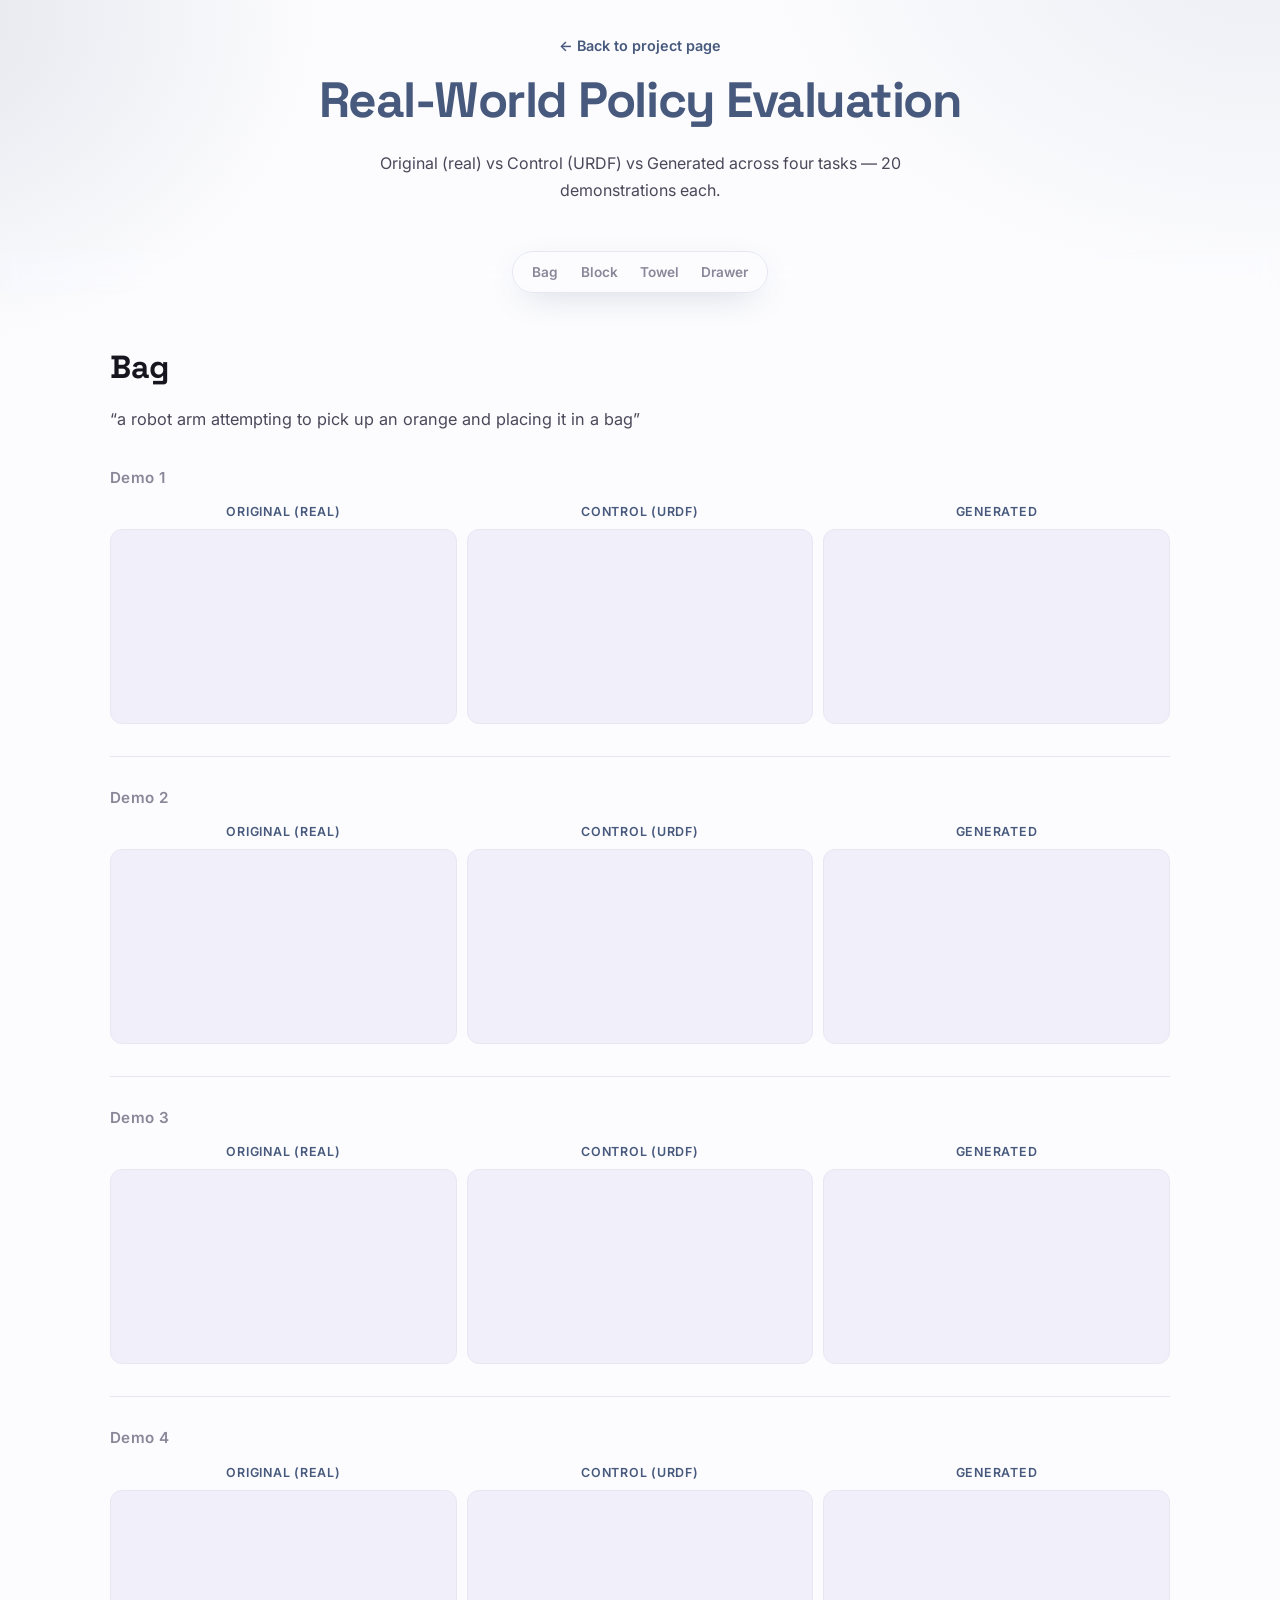
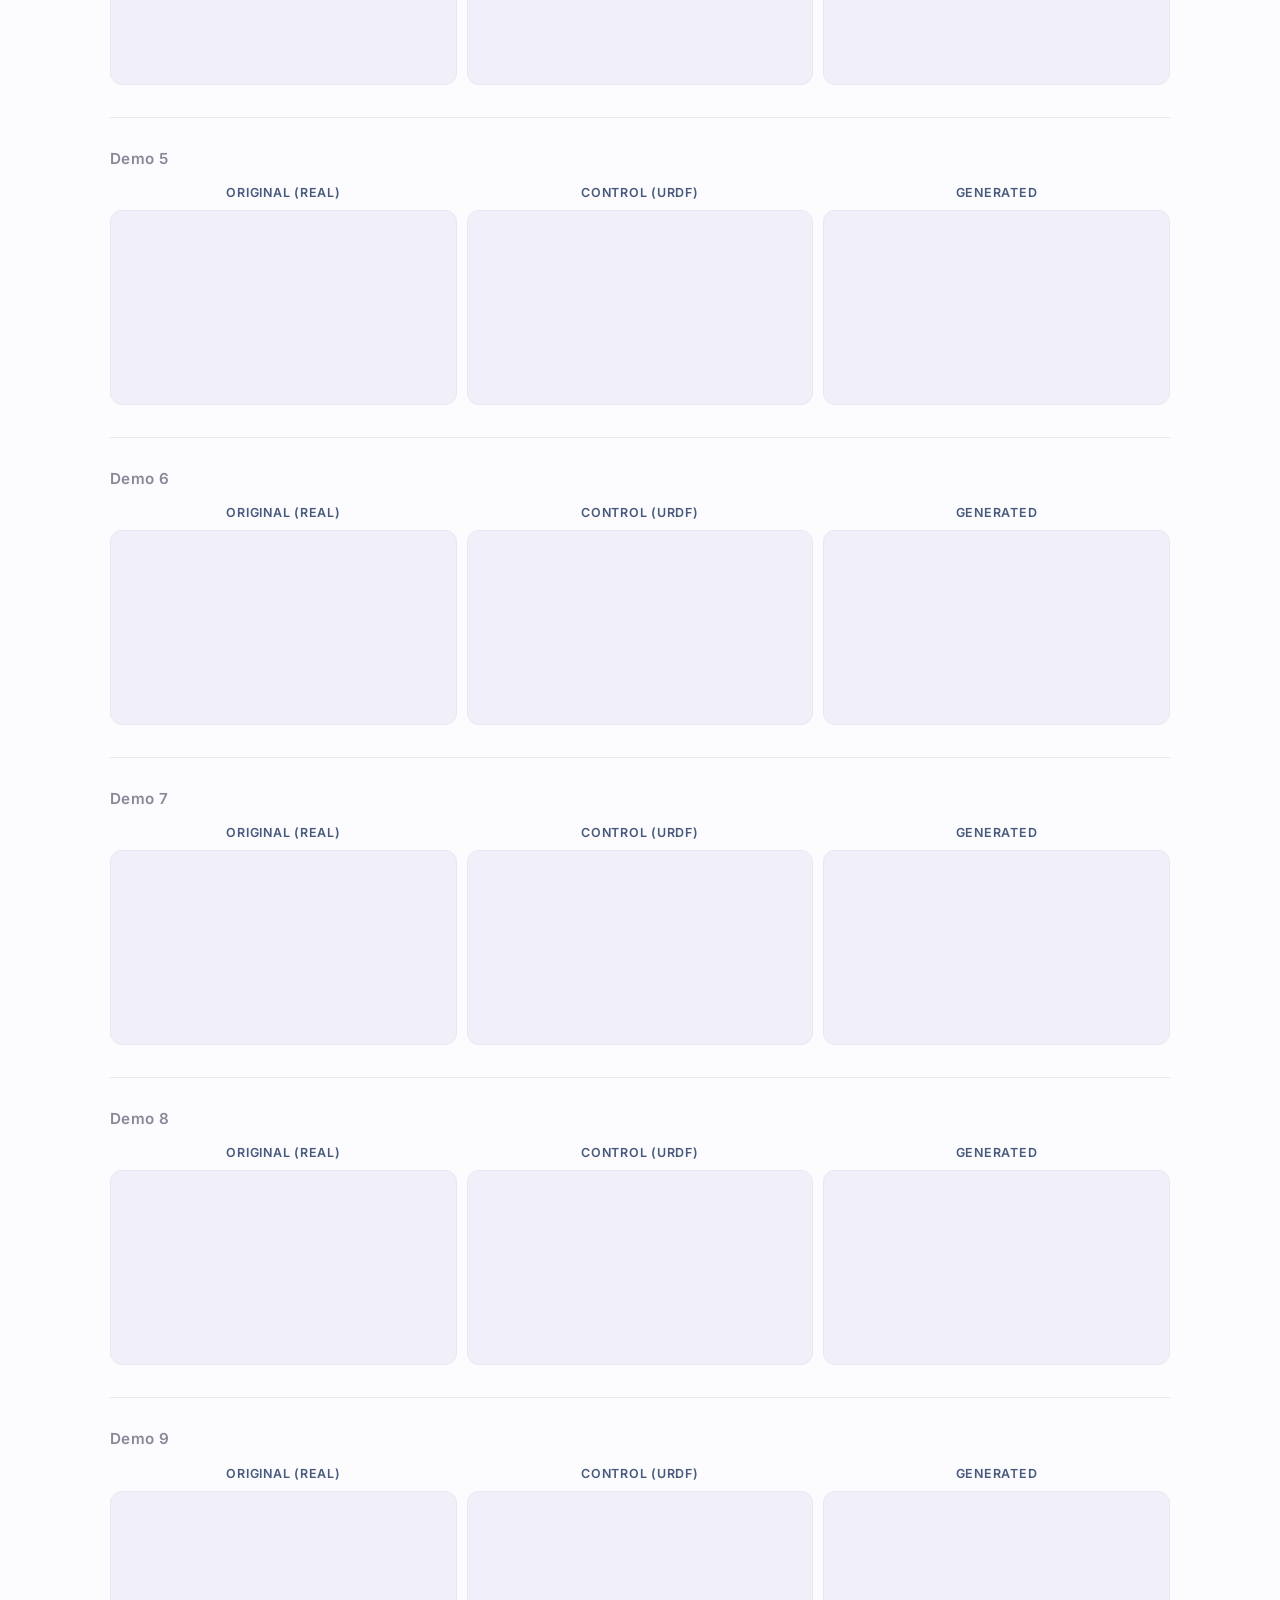
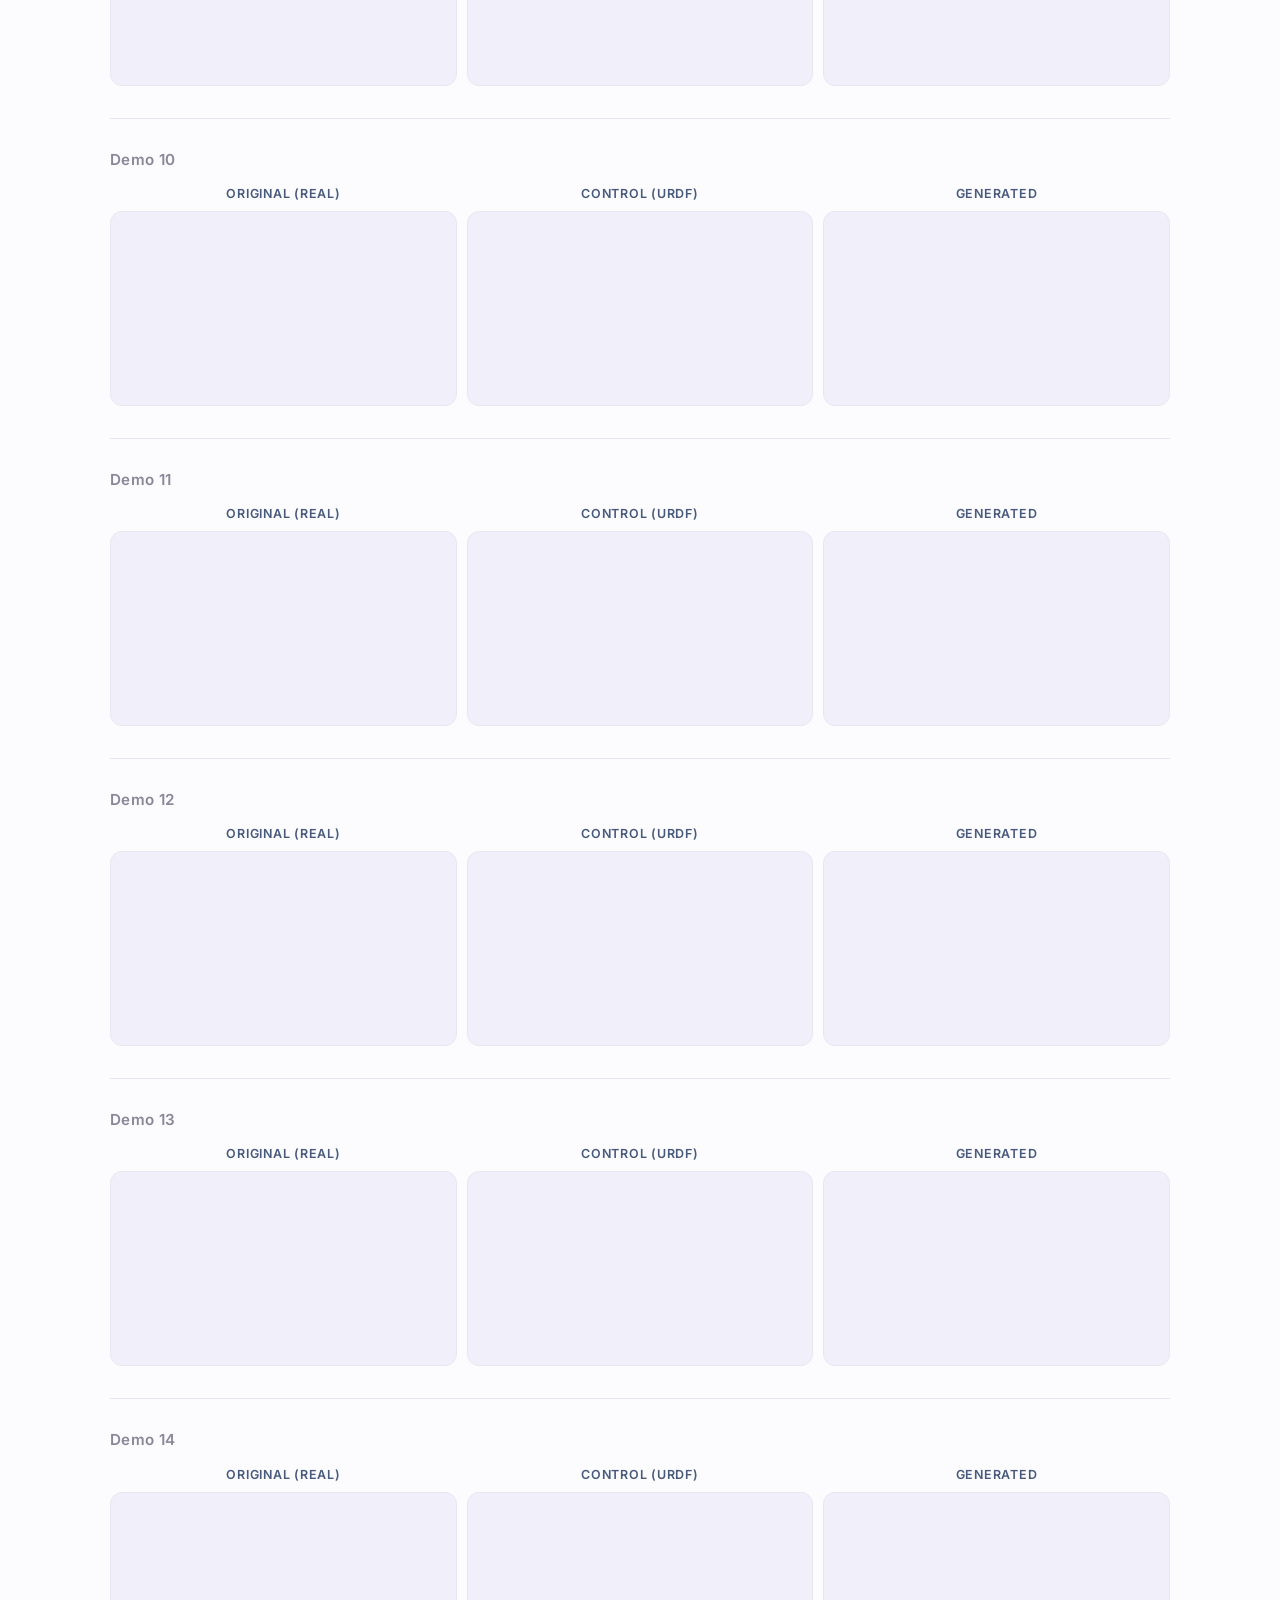
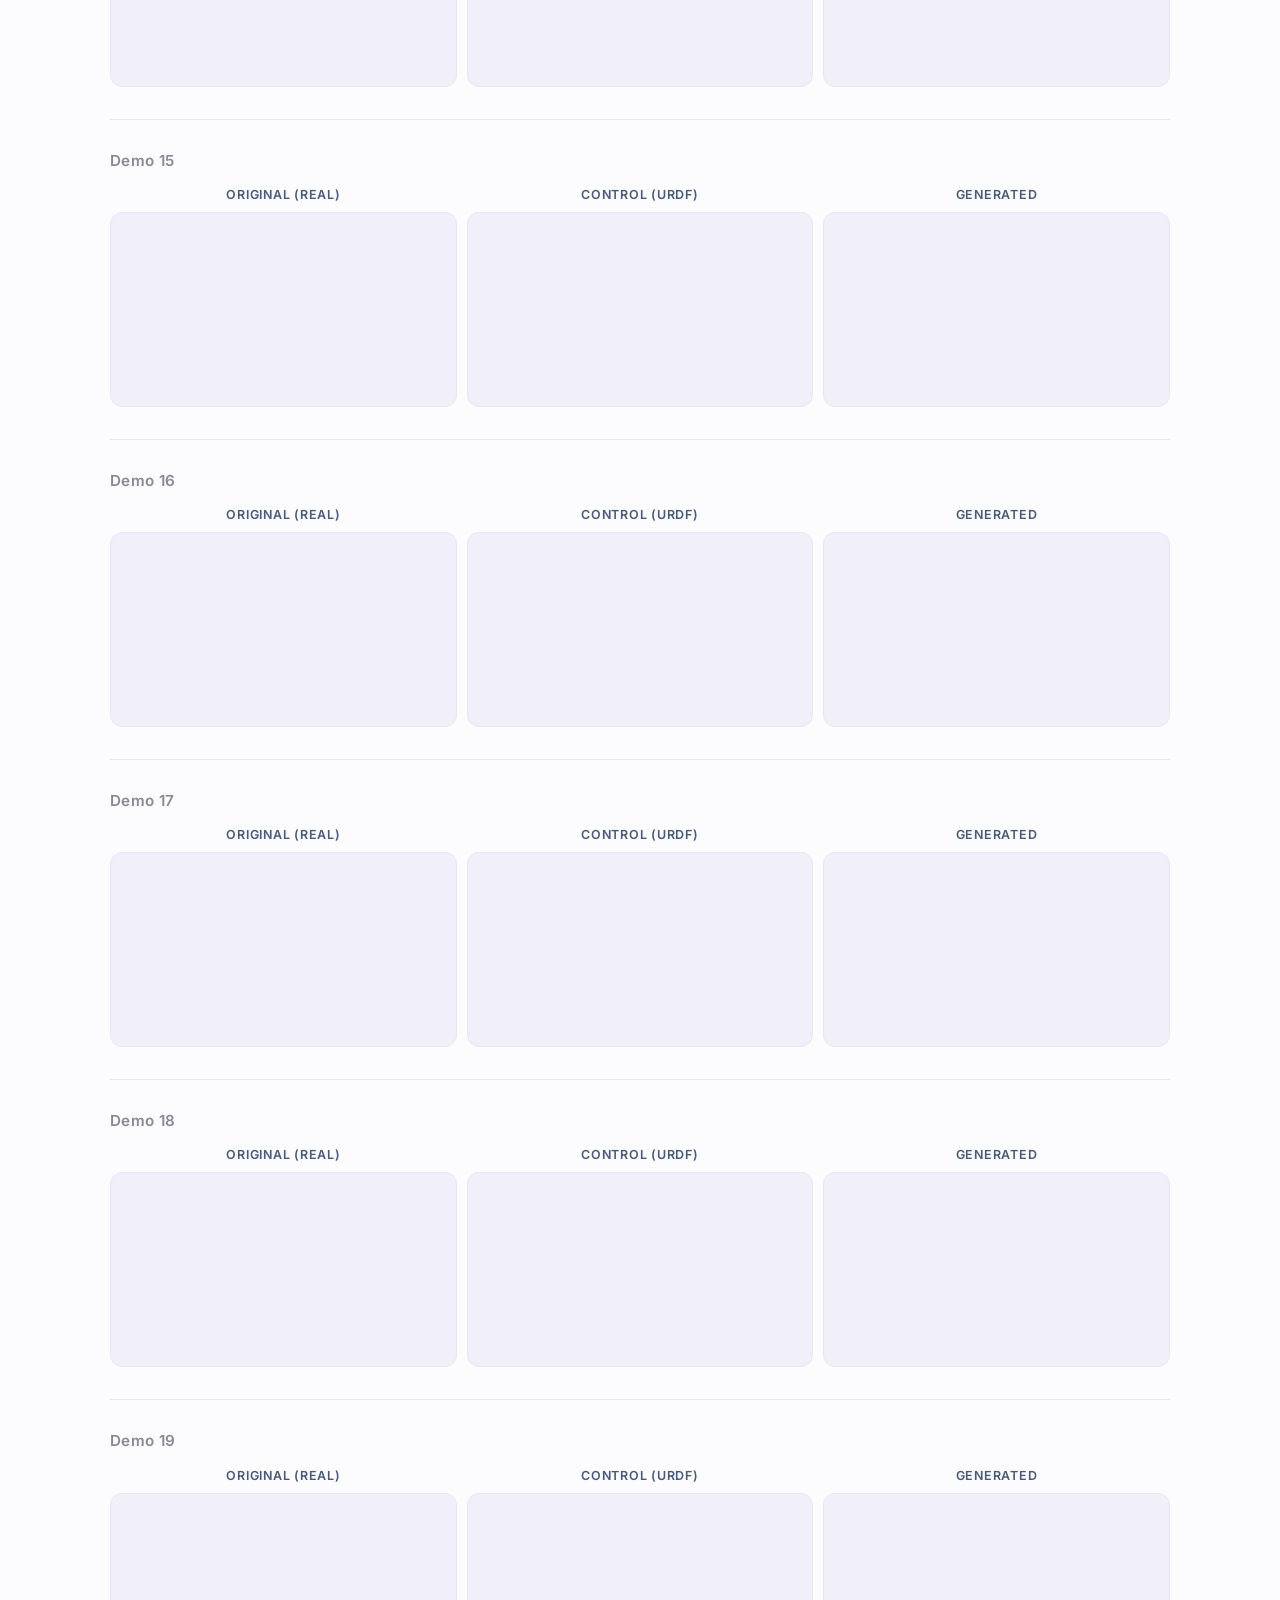
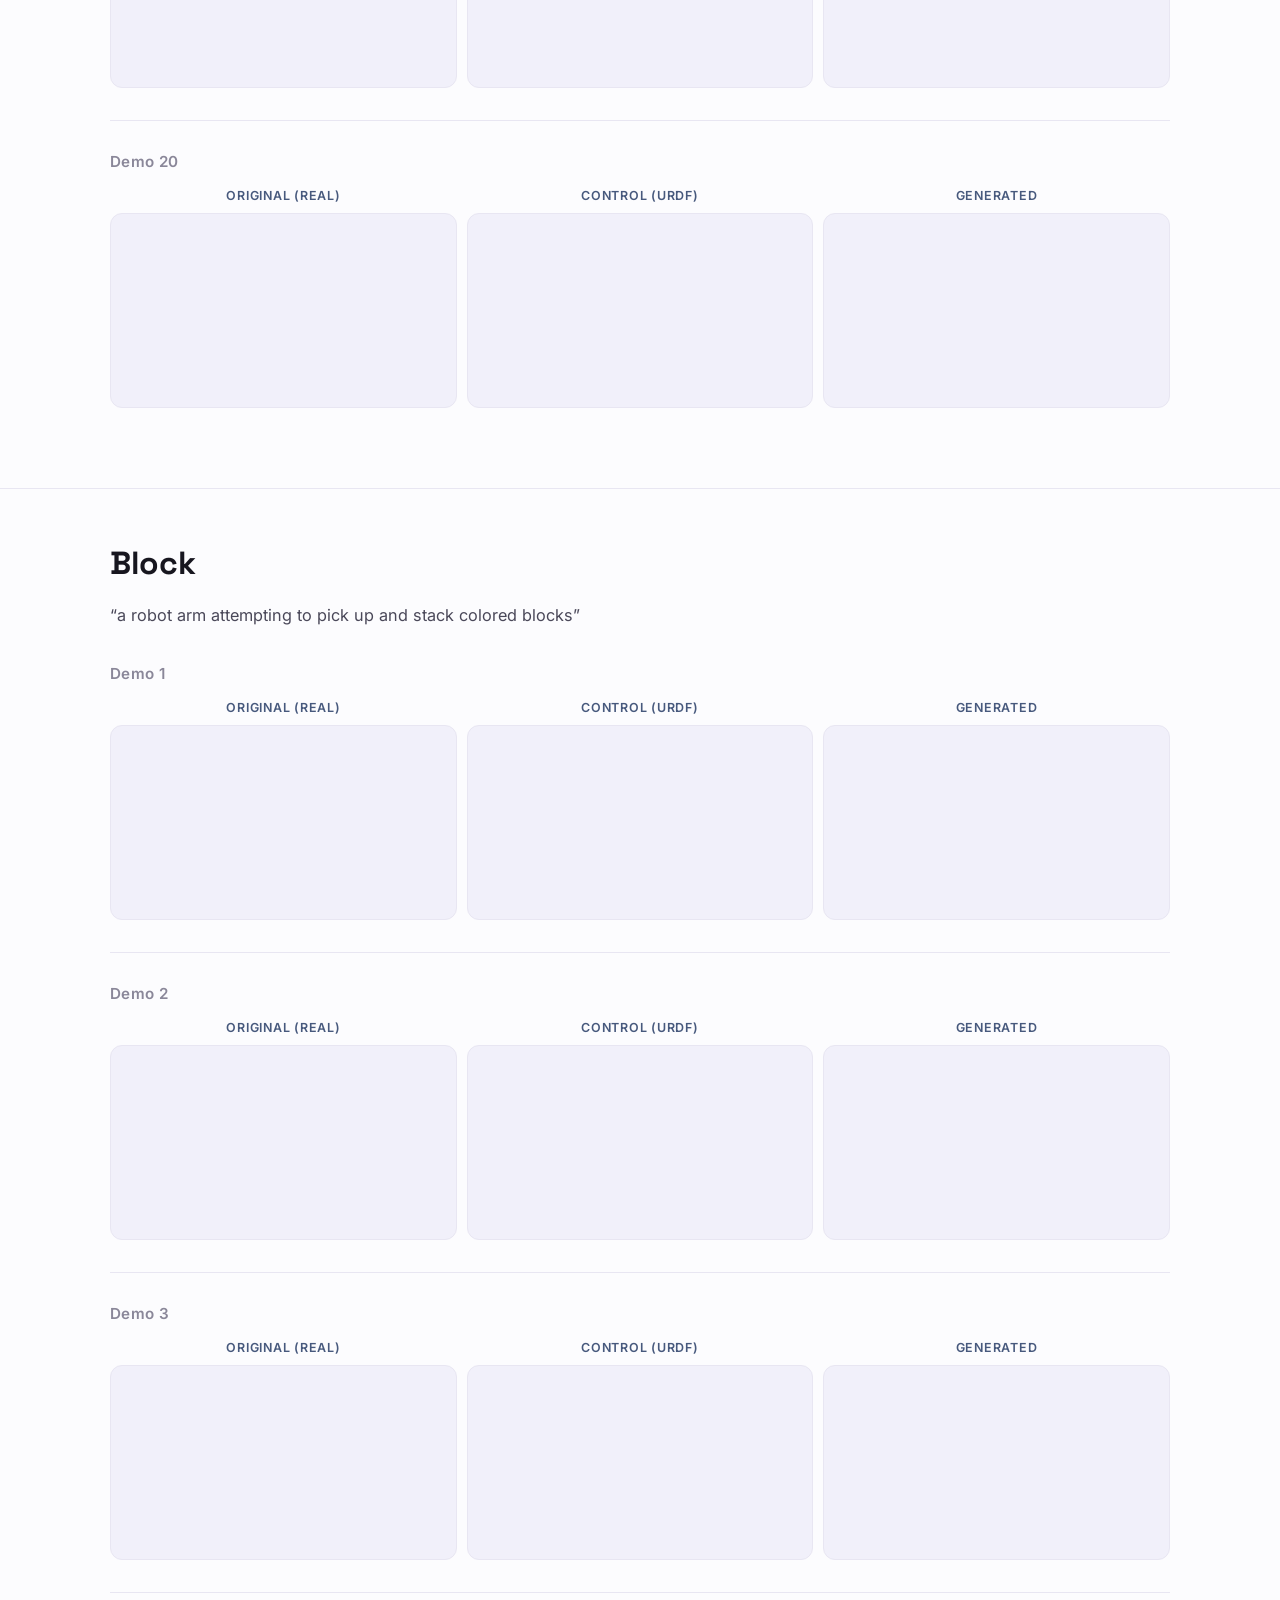
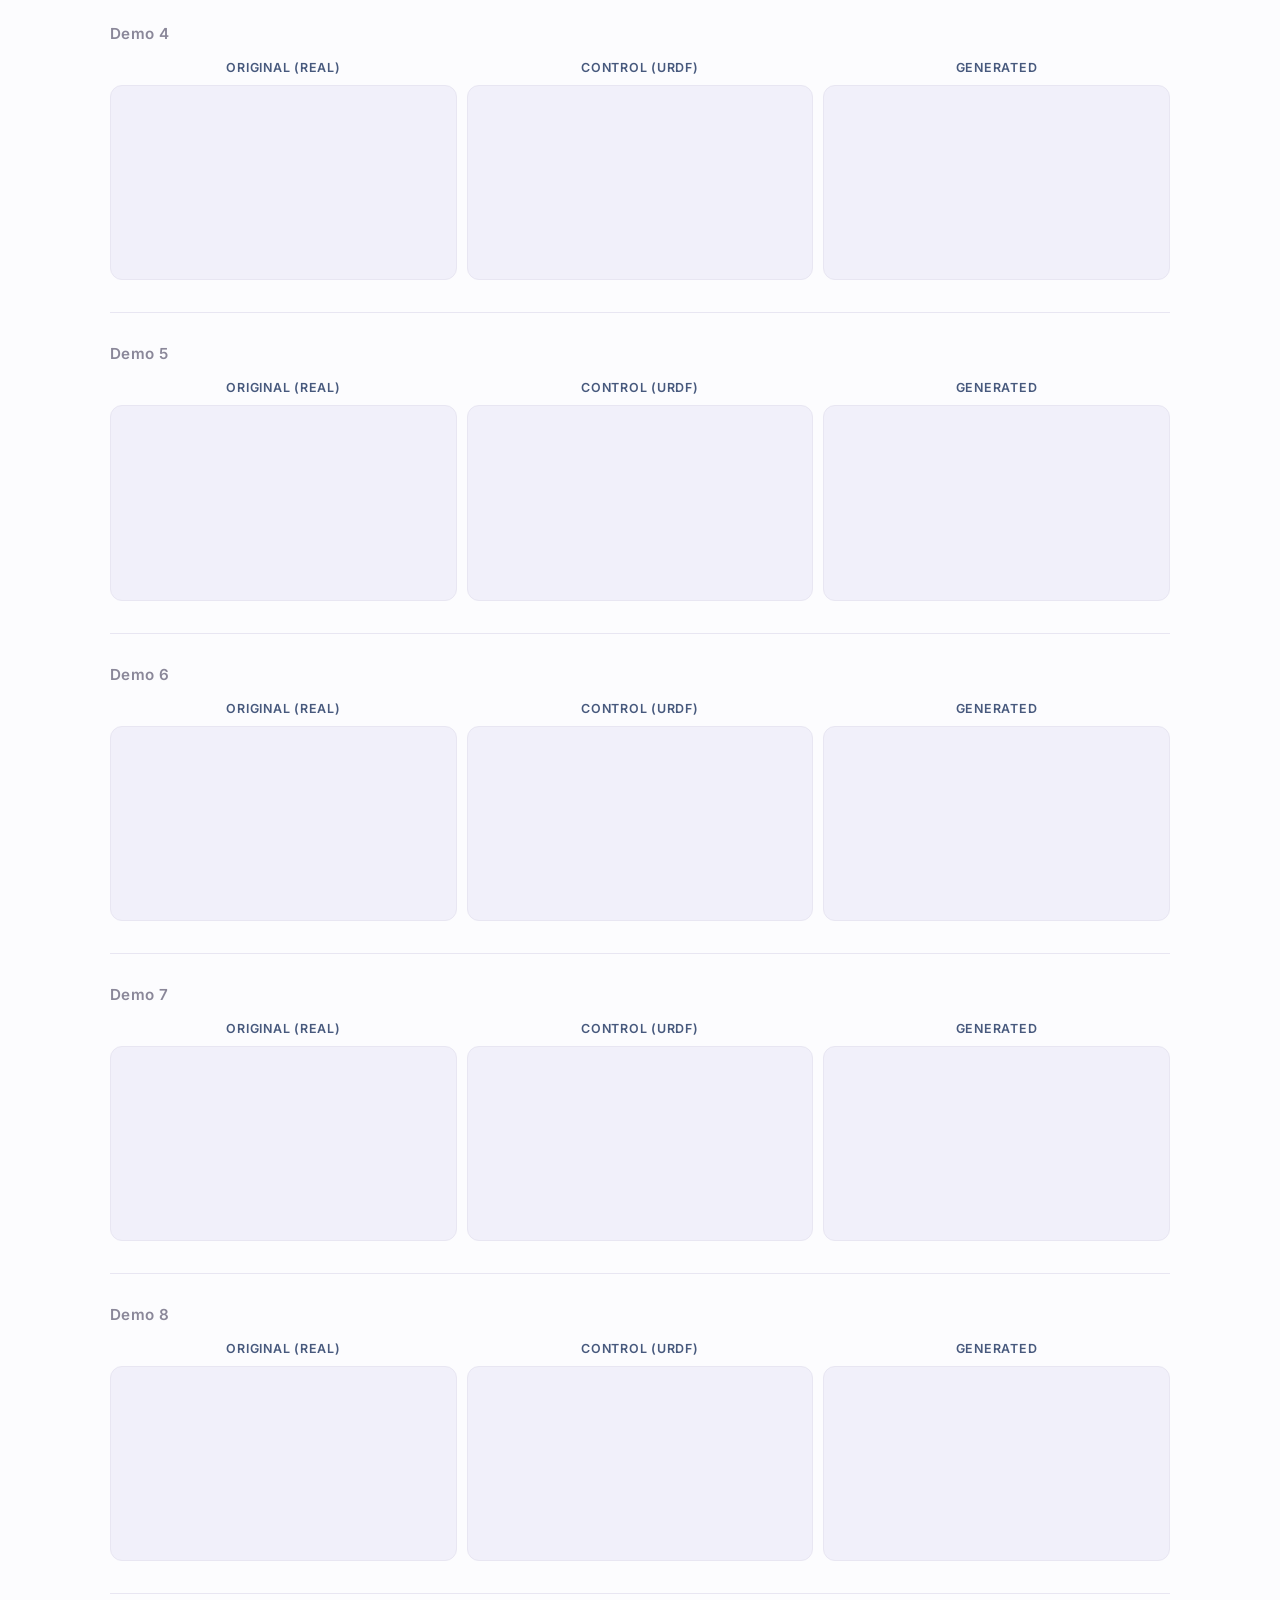
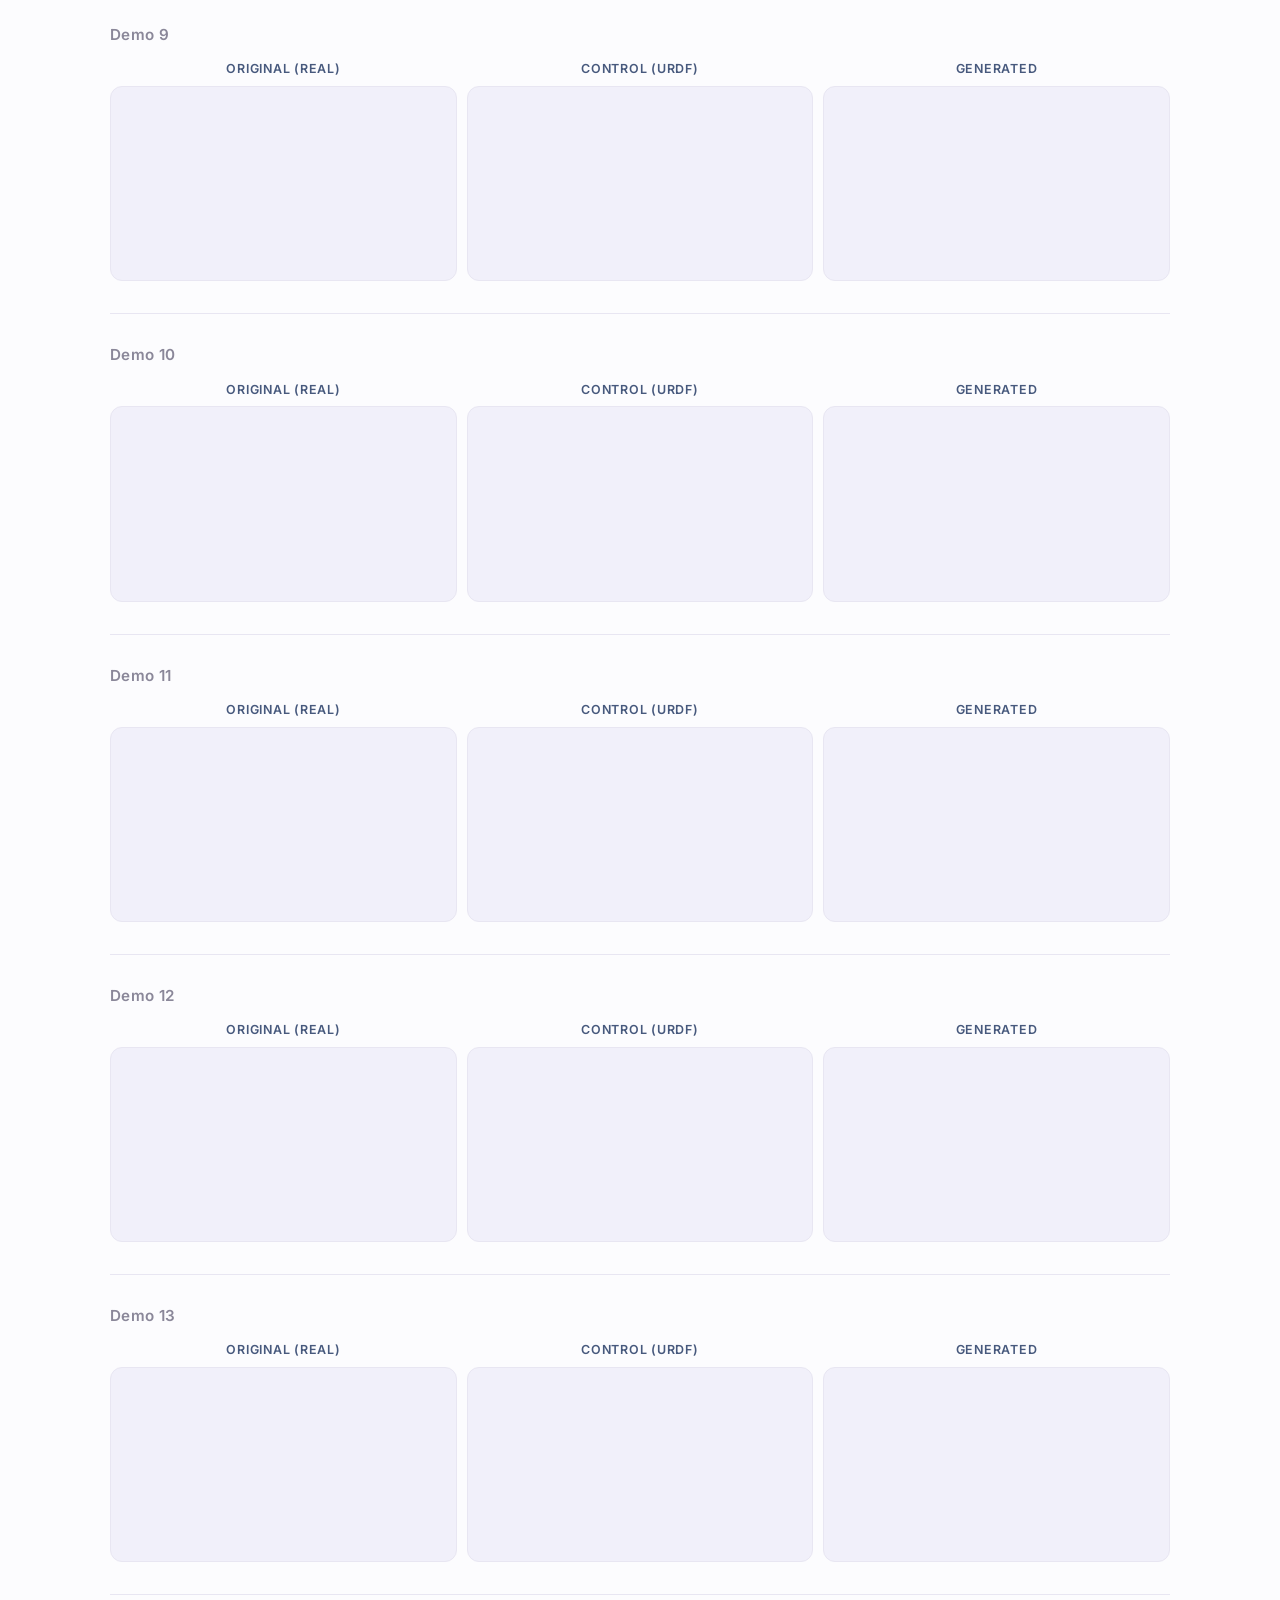
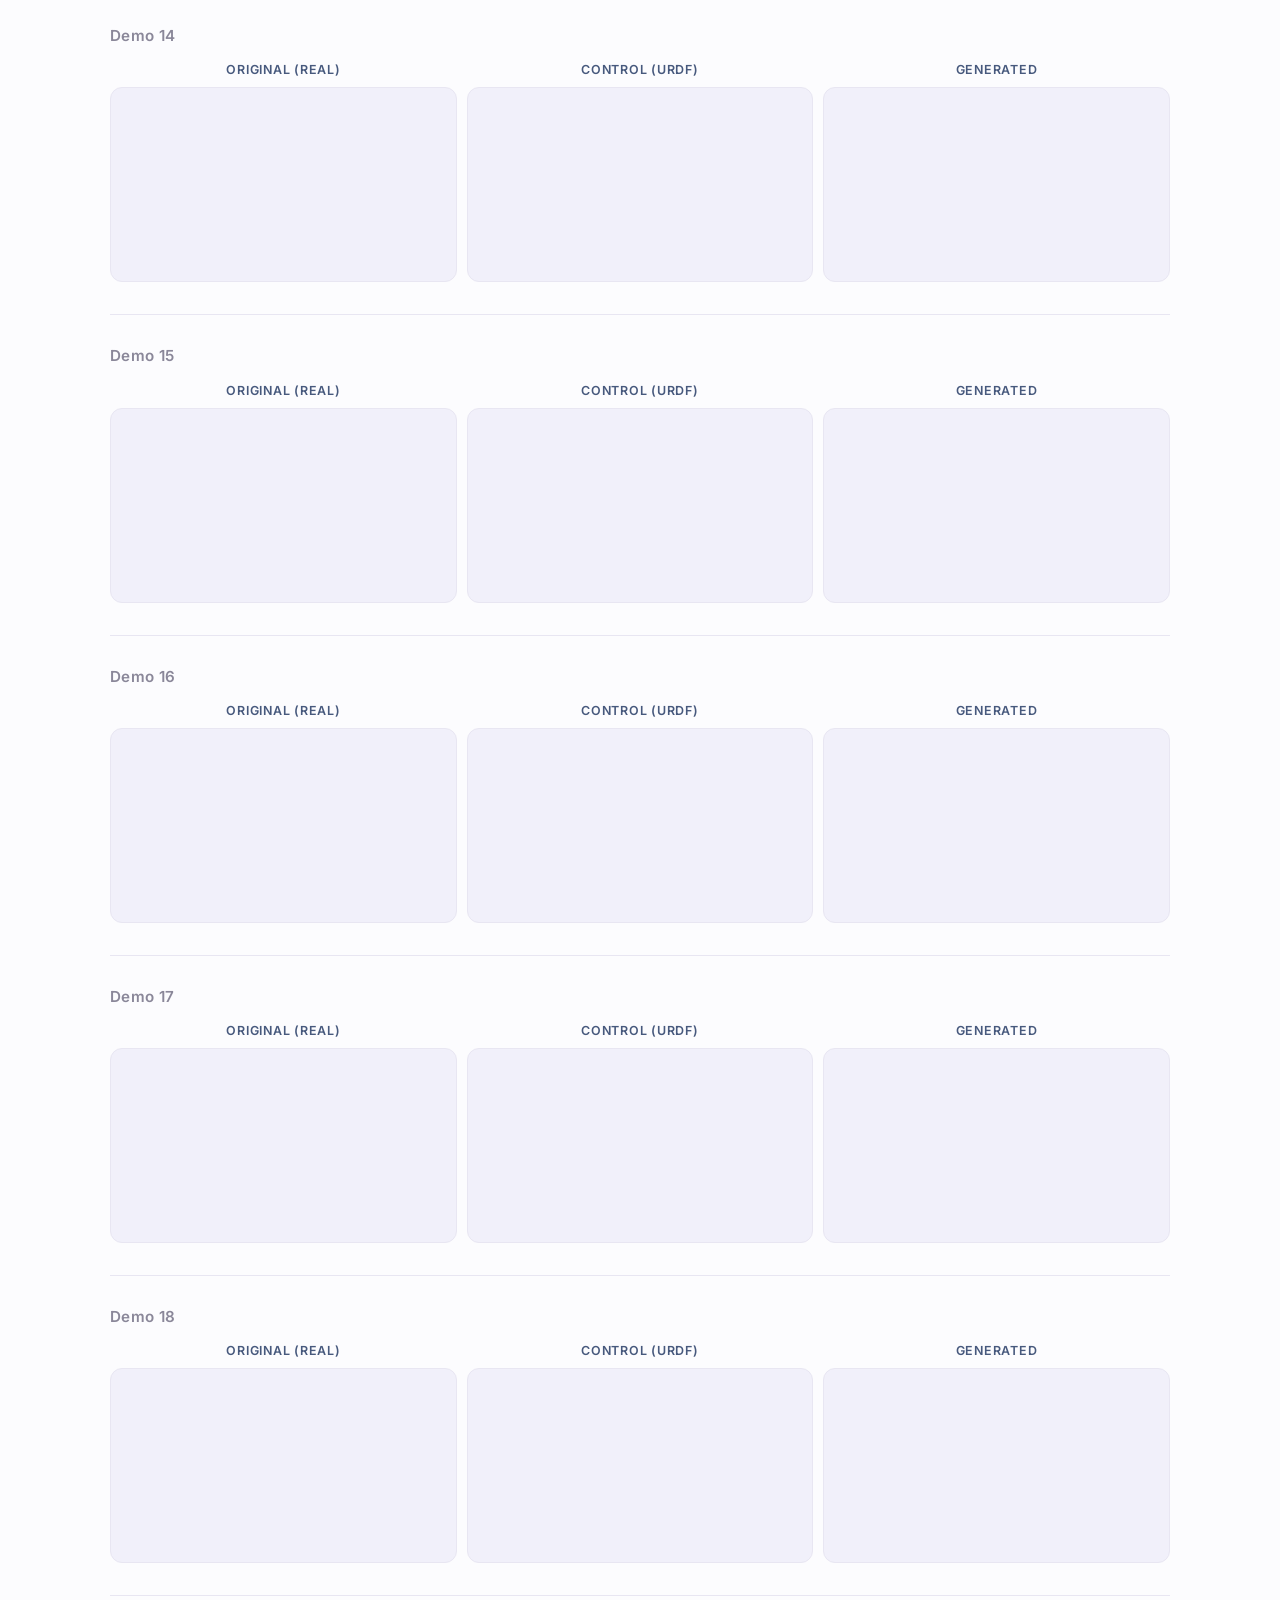
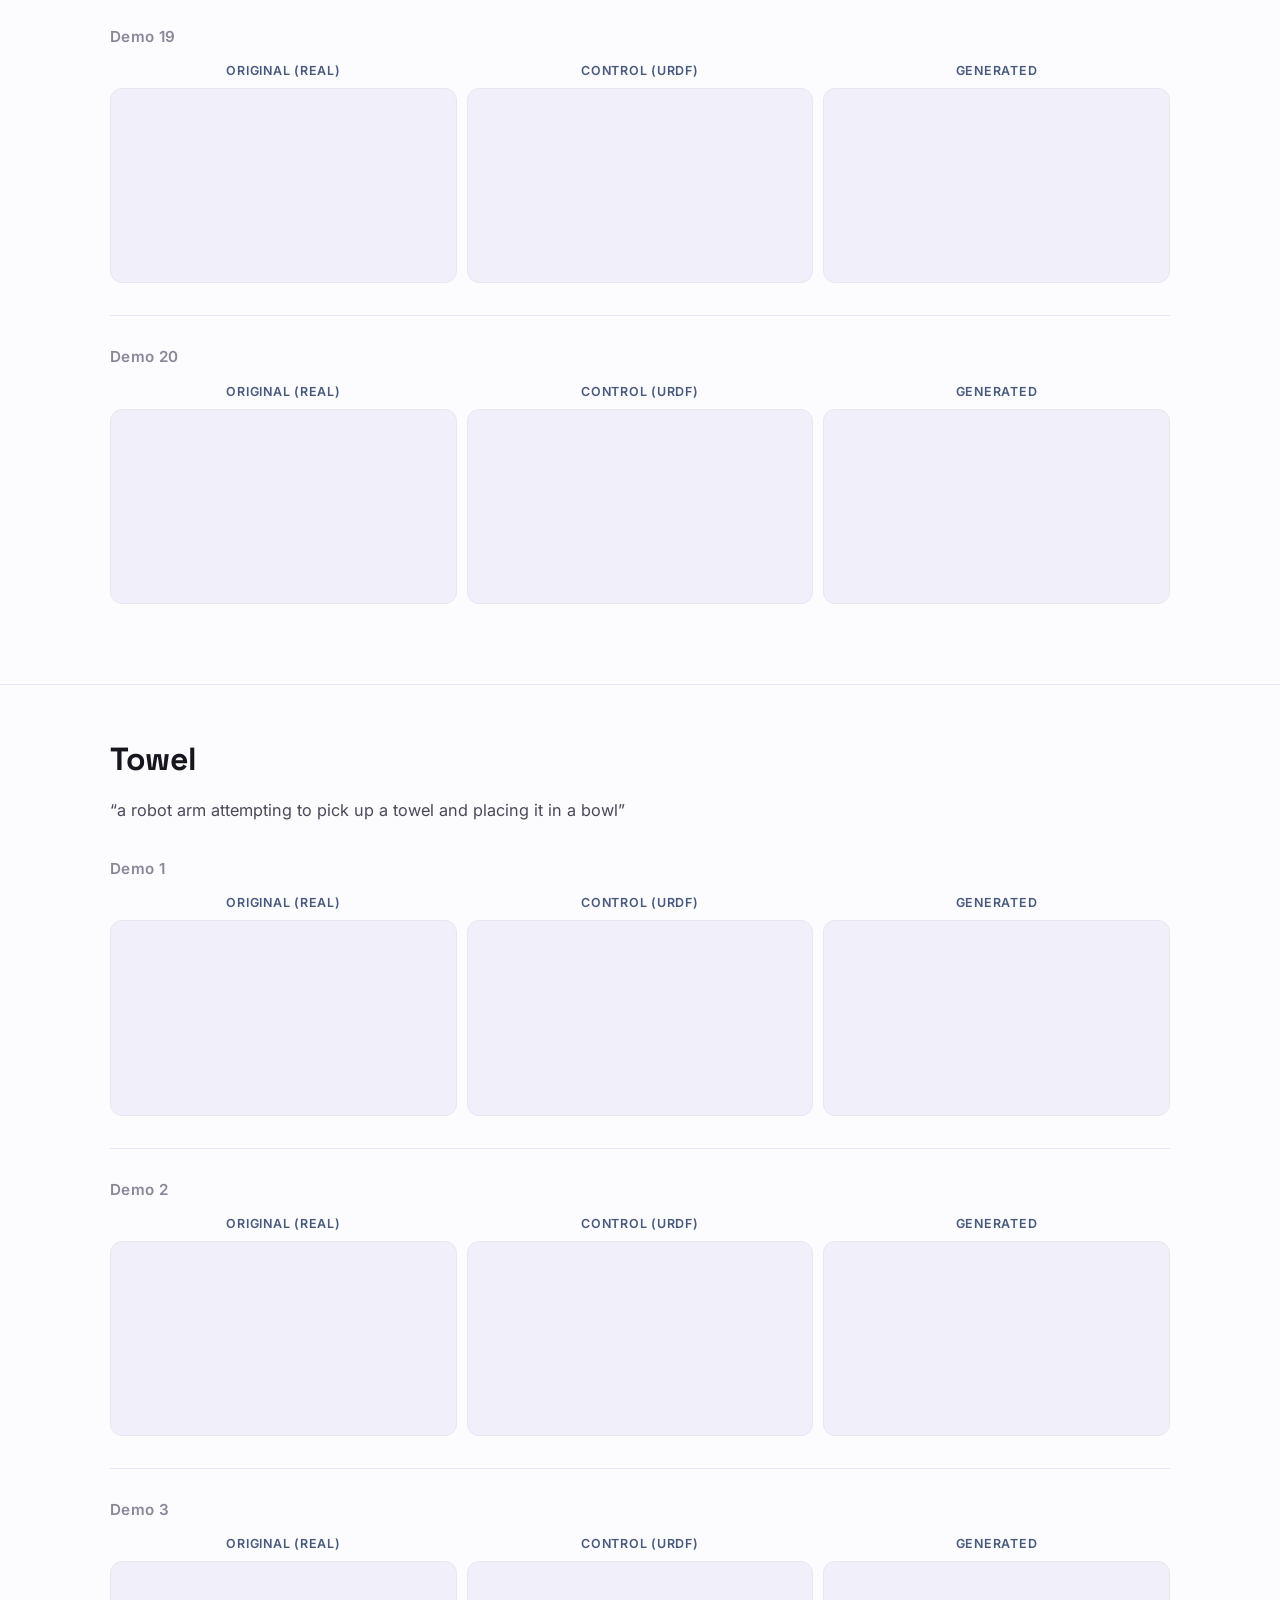
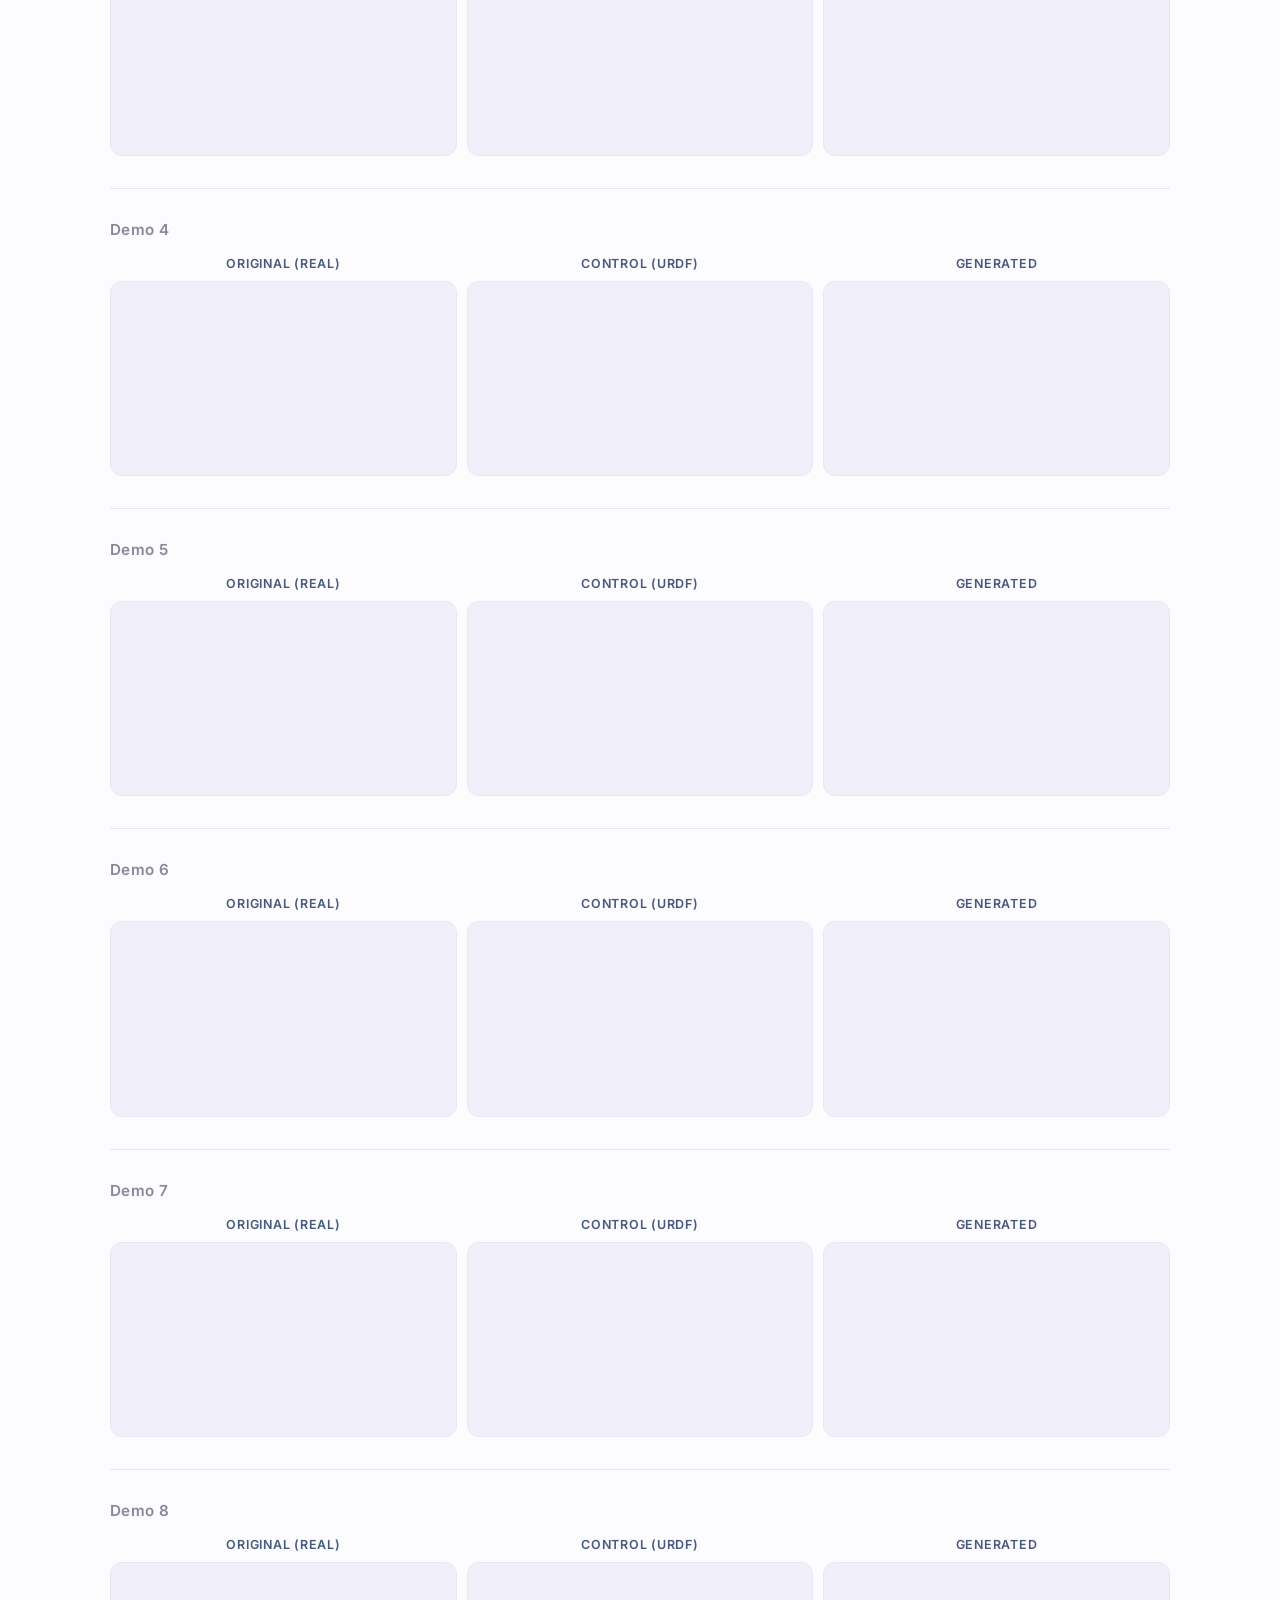
==== commit c287e449: "Apply Aurora theme to policy-evaluation results gallery" ====
--- a/assets/luey_gallery/index.html
+++ b/assets/luey_gallery/index.html
@@ -10,6 +10,7 @@
   <link href="https://fonts.googleapis.com/css2?family=Inter:wght@400;600;700&display=swap" rel="stylesheet" />
 
   <link rel="stylesheet" href="../../style.css" />
+  <link rel="stylesheet" href="../../theme_aurora.css" />
   <style>
     .gallery-back {
       display: inline-block;
--- a/theme_aurora.css
+++ b/theme_aurora.css
@@ -0,0 +1,92 @@
+/* ============================================================
+   AURORA THEME  —  layered on top of style.css
+   Vibrant indigo → violet, airy. Solid title, no section numbers.
+   Light only (no dark mode).
+   ============================================================ */
+@import url('https://fonts.googleapis.com/css2?family=Space+Grotesk:wght@500;600;700&display=swap');
+
+:root {
+  color-scheme: light;             /* always light — no dark mode */
+  --bg: #fcfcfe;
+  --bg-alt: #f1f0fa;
+  --fg: #17161f;
+  --fg-soft: #4a4859;
+  --fg-muted: #8a8799;
+  --border: #e8e6f2;
+  --accent: #47597d;               /* slate blue */
+  --accent-2: #8494b3;
+  --accent-soft: #eef1f7;
+}
+
+/* Soft aurora wash behind everything */
+body {
+  background:
+    radial-gradient(55rem 38rem at 100% -8%, color-mix(in srgb, var(--accent-2) 14%, transparent), transparent 60%),
+    radial-gradient(48rem 38rem at -8% 2%, color-mix(in srgb, var(--accent) 14%, transparent), transparent 55%),
+    var(--bg);
+  background-attachment: fixed;
+}
+
+/* ---- Display type ---- */
+.title, h2, .slide-tag, .tldr-tag, .collapsible > summary {
+  font-family: 'Space Grotesk', 'Inter', system-ui, sans-serif;
+}
+
+/* ---- Hero: solid title in the theme's indigo ---- */
+.hero { background: transparent; padding: 2rem 0 3rem; }
+.title { color: var(--accent); font-weight: 700; letter-spacing: -0.03em; line-height: 1.06; }
+
+/* ---- Link buttons: solid ---- */
+.link-btn {
+  color: #fff;
+  background: var(--accent);
+  border: none;
+  box-shadow: 0 6px 16px -8px color-mix(in srgb, var(--accent) 60%, transparent);
+}
+.link-btn:hover { background: color-mix(in srgb, var(--accent) 88%, black); transform: translateY(-1px); }
+.link-ico { opacity: 0.9; }
+
+/* ---- Sticky nav → floating glass pill ---- */
+.section-nav { background: transparent; border: none; top: 0.6rem; }
+.section-nav-inner {
+  width: max-content;
+  max-width: calc(100% - 2rem);
+  margin: 0 auto;
+  padding: 0.55rem 1.2rem;
+  border: 1px solid var(--border);
+  border-radius: 999px;
+  background: color-mix(in srgb, var(--bg) 78%, transparent);
+  backdrop-filter: blur(14px) saturate(160%);
+  box-shadow: 0 10px 34px -14px color-mix(in srgb, var(--accent) 40%, transparent);
+}
+.section-nav-inner a { color: var(--fg-muted); font-weight: 600; }
+.section-nav-inner a:hover { color: var(--accent); }
+
+/* ---- Media cards ---- */
+.vid-cell, .ref-img, .overview-fig img, .bibtex, .collapsible { border-radius: 12px; }
+
+/* ---- Labels & accents ---- */
+.slide-tag { color: var(--accent); }
+.tldr {
+  border: 1px solid var(--border);
+  border-radius: 18px;
+  background: linear-gradient(120deg, var(--accent-soft), transparent 80%);
+}
+.tldr-tag { color: var(--accent); }
+.more-link a { color: var(--accent); }
+
+/* ---- Teaser output panel: make the result glow a touch ---- */
+.io-v2 .io-panel-out {
+  border-color: color-mix(in srgb, var(--accent) 55%, var(--border));
+  box-shadow: 0 10px 26px -16px color-mix(in srgb, var(--accent) 60%, transparent);
+}
+
+/* ---- Bring remaining labels & markers onto the accent scheme ---- */
+.cell-label,
+.slide-tag,
+.io-arrow,
+.io-v2 .io-panel-in .io-head,
+.single-ref figcaption {
+  color: var(--accent);
+}
+.collapsible > summary::before { color: var(--accent); }
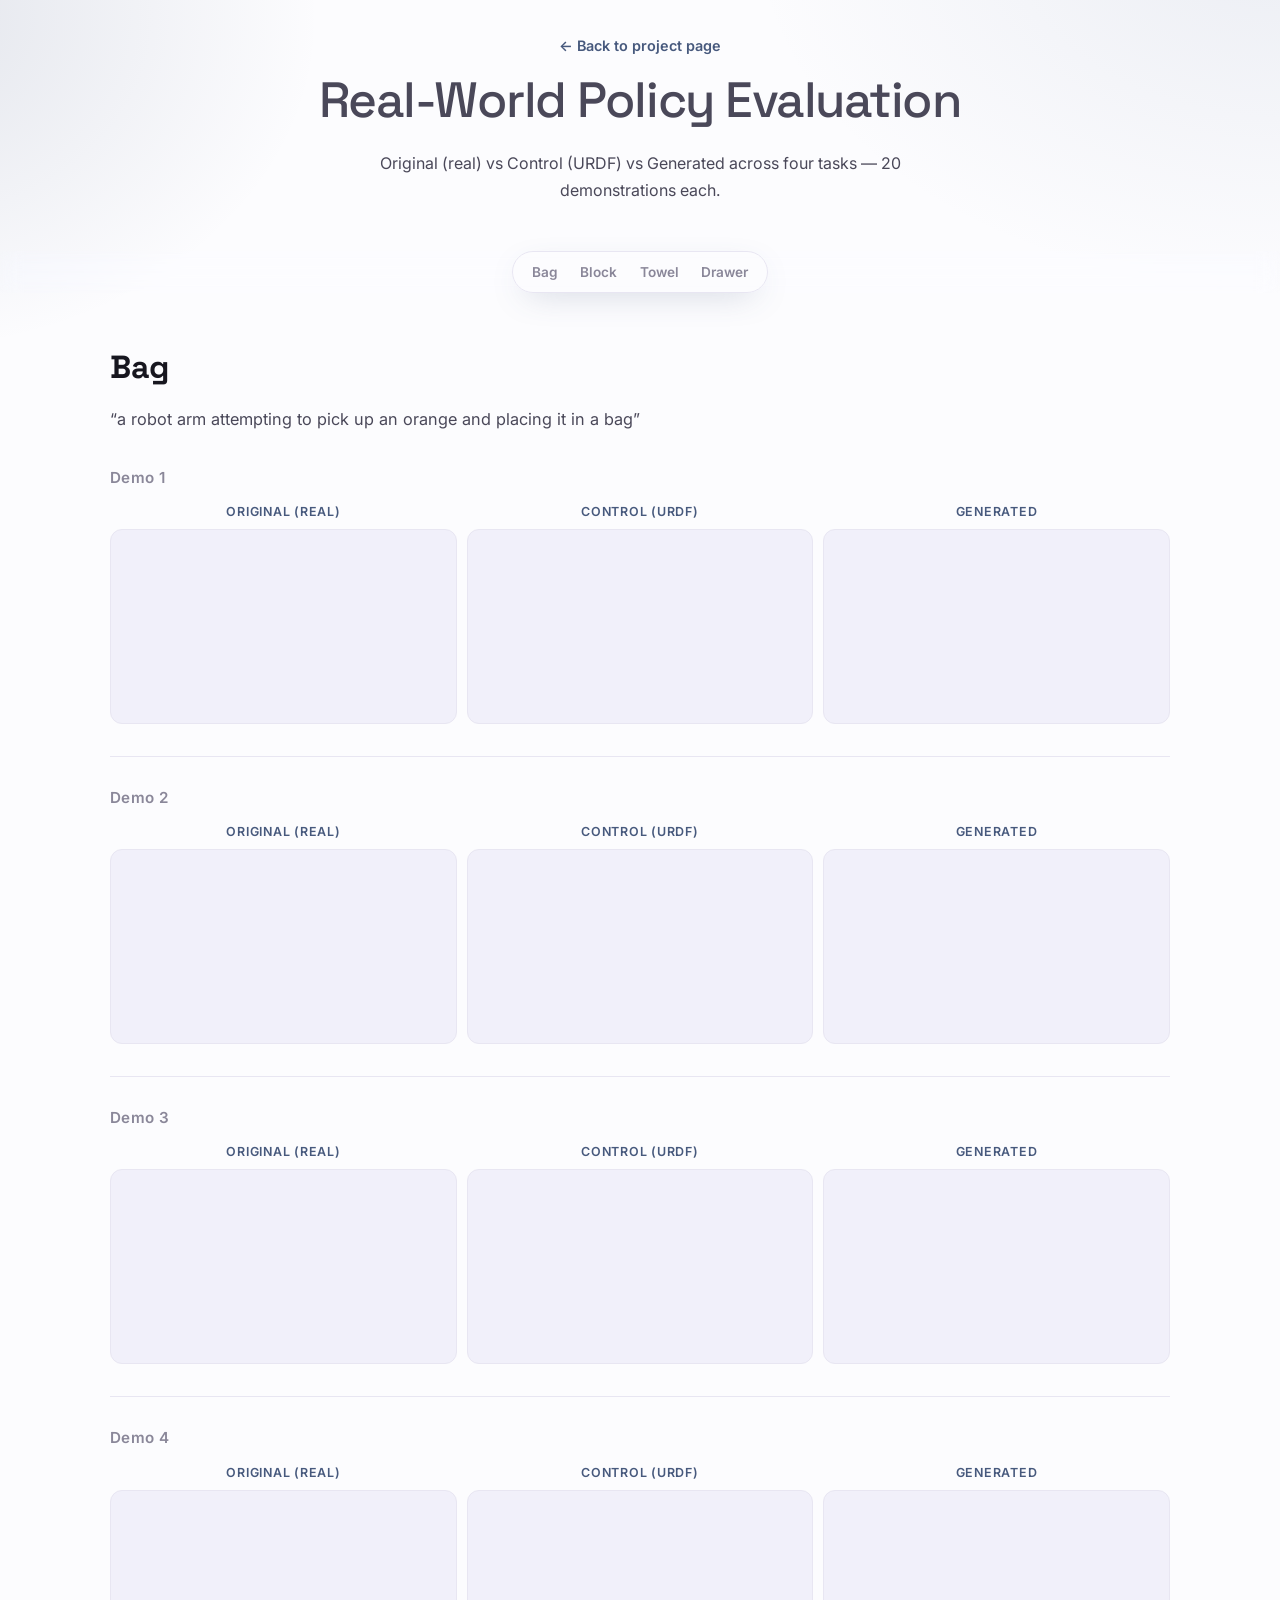
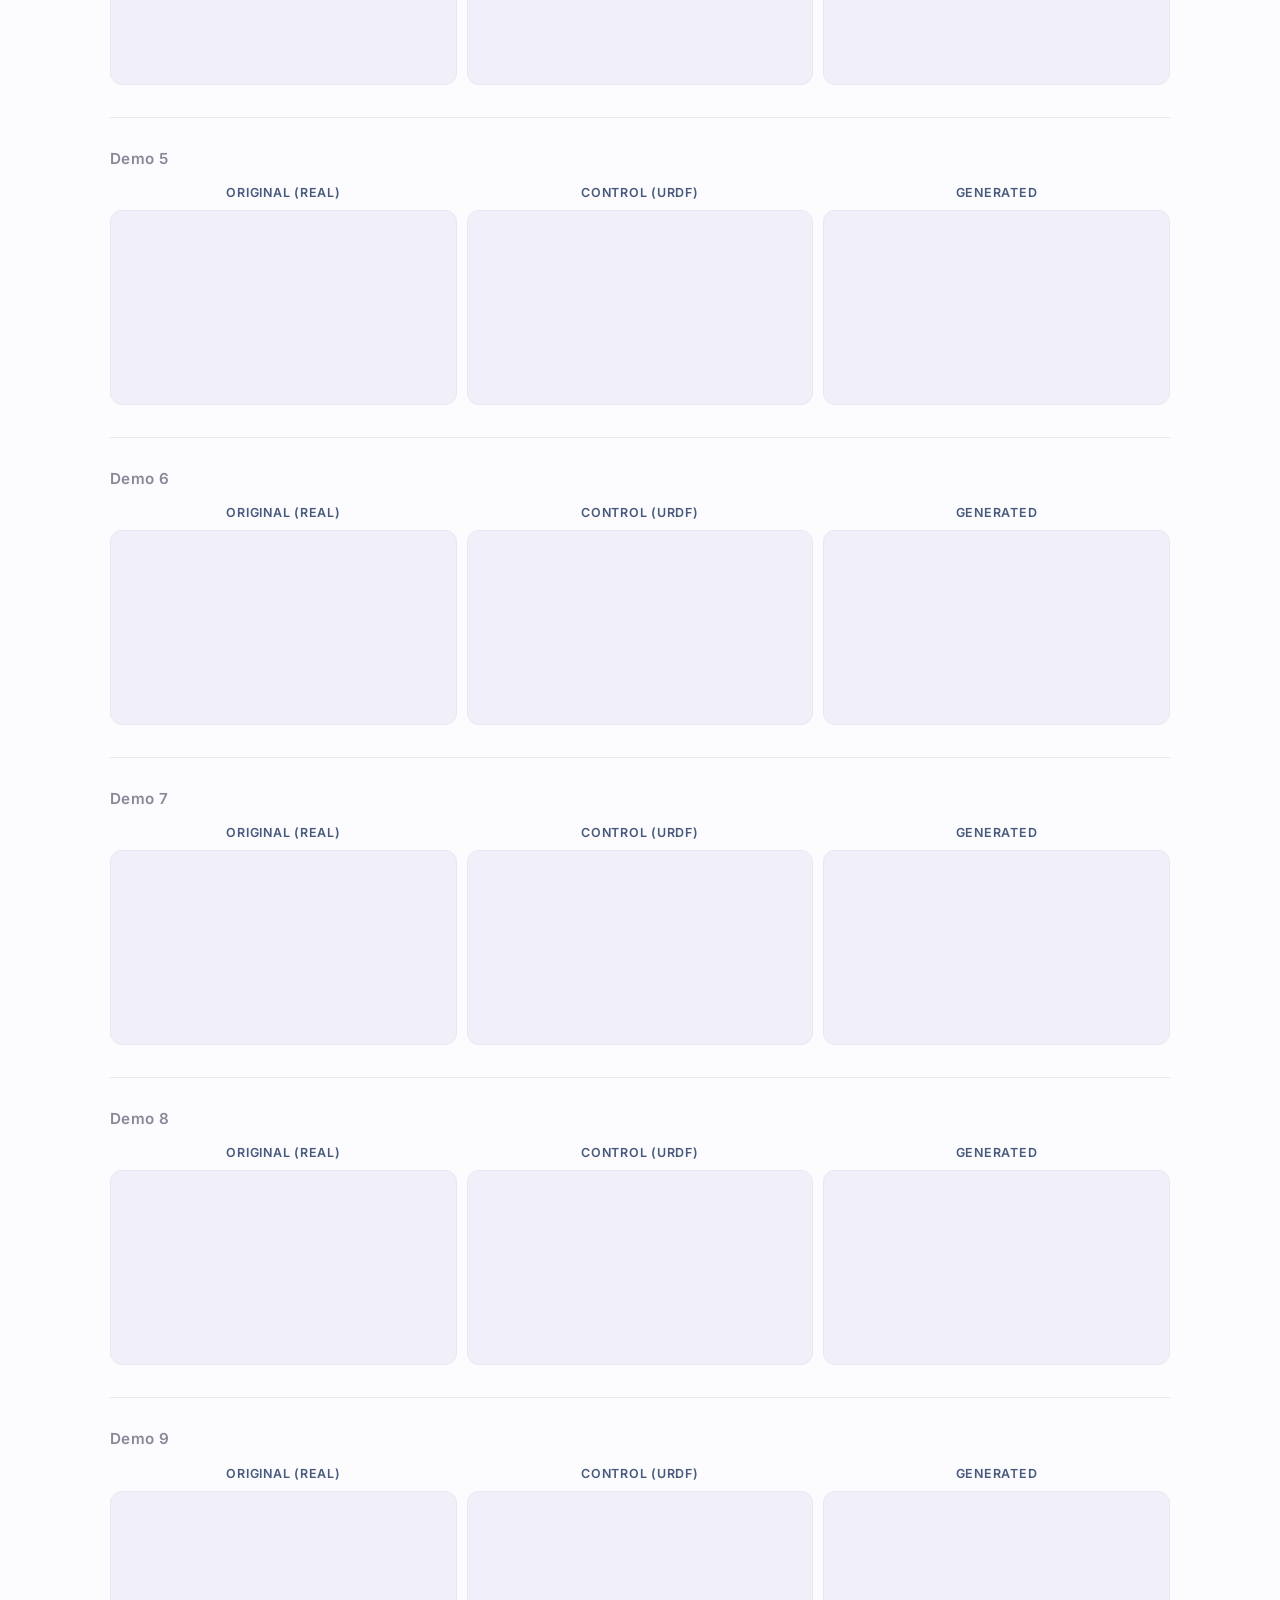
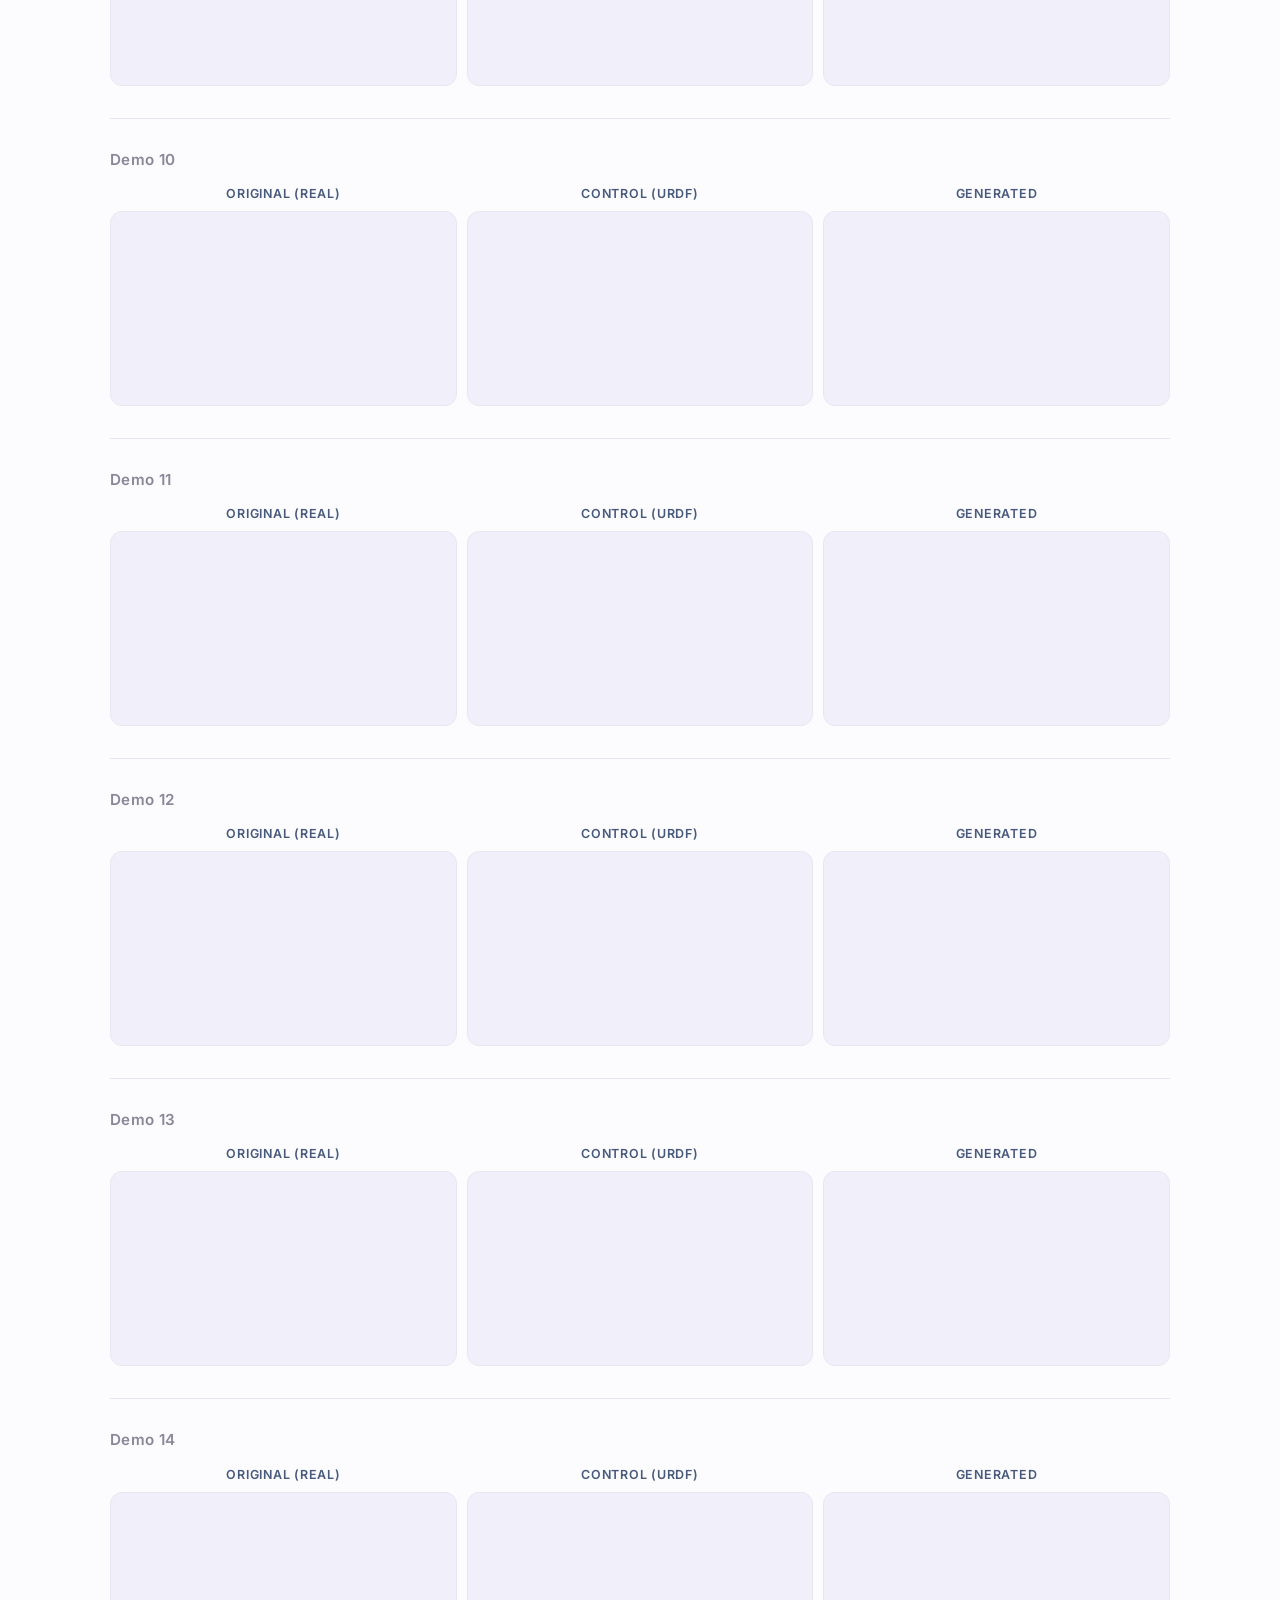
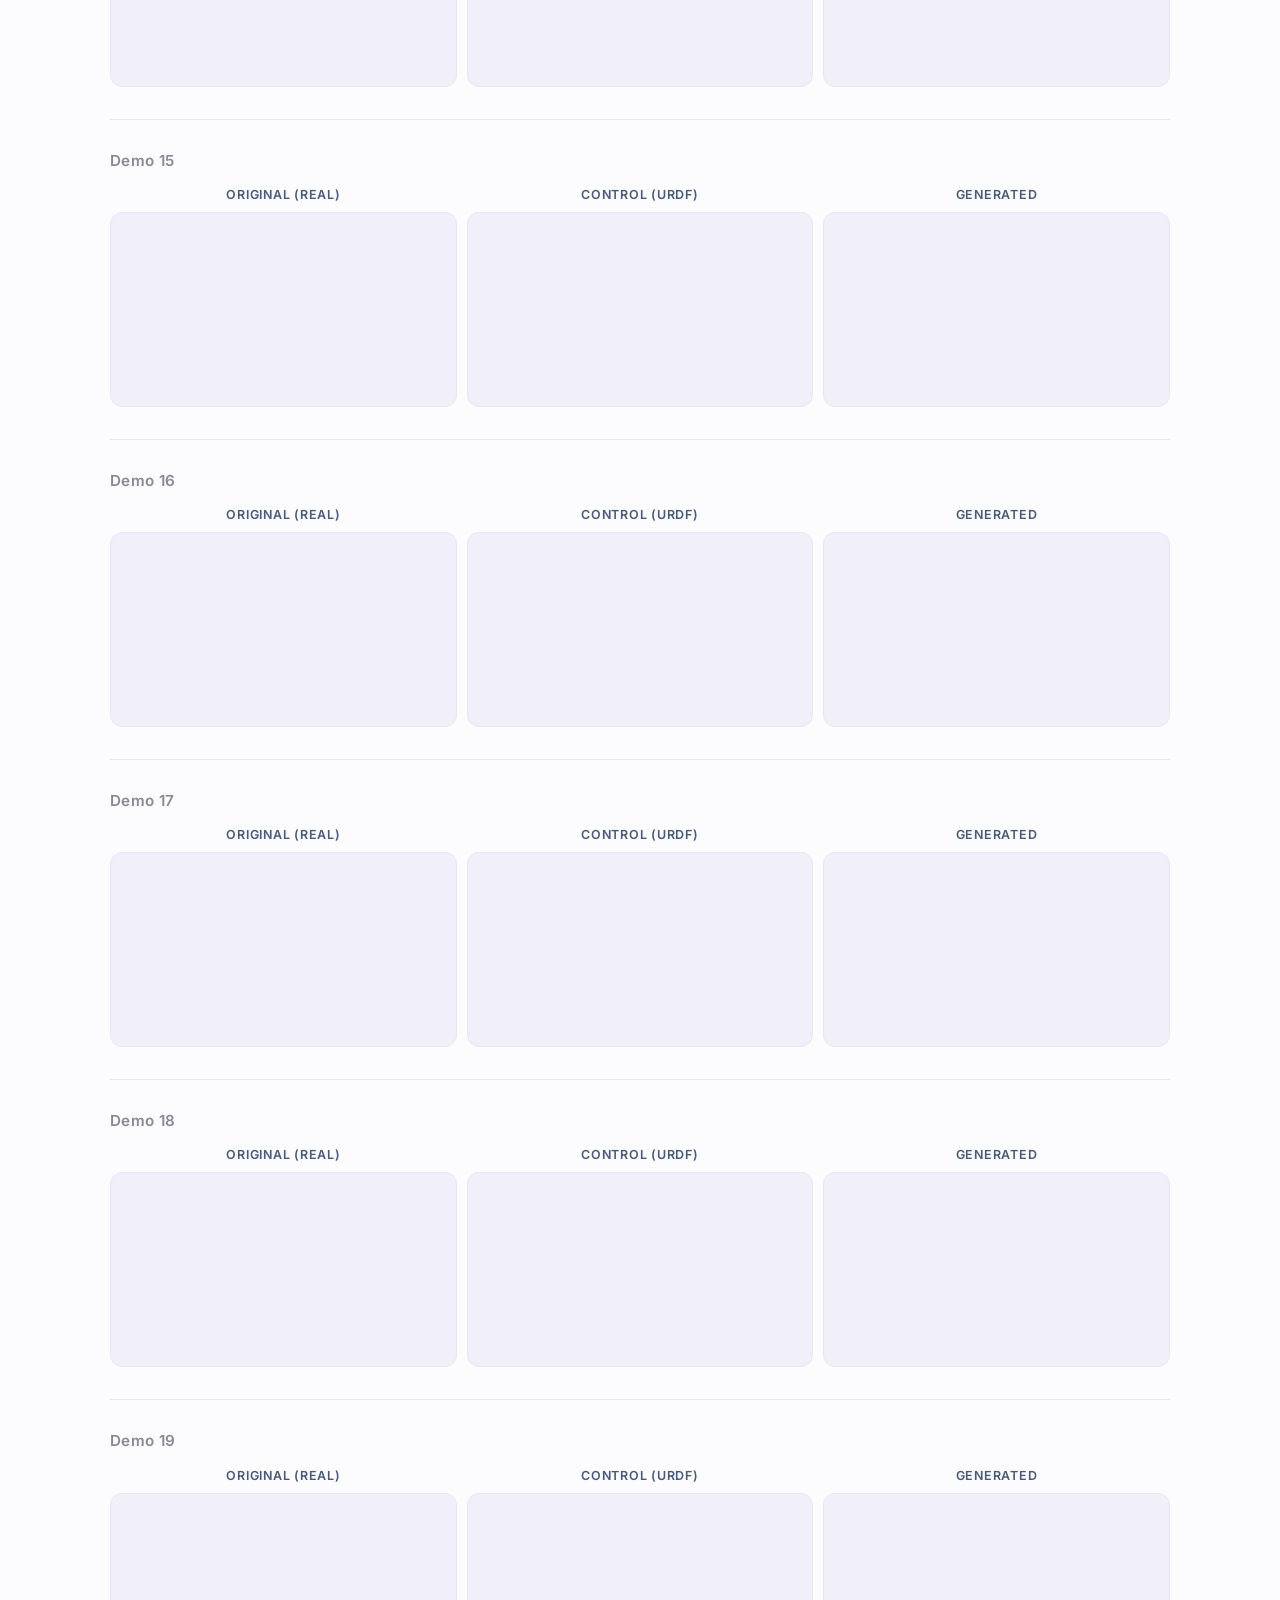
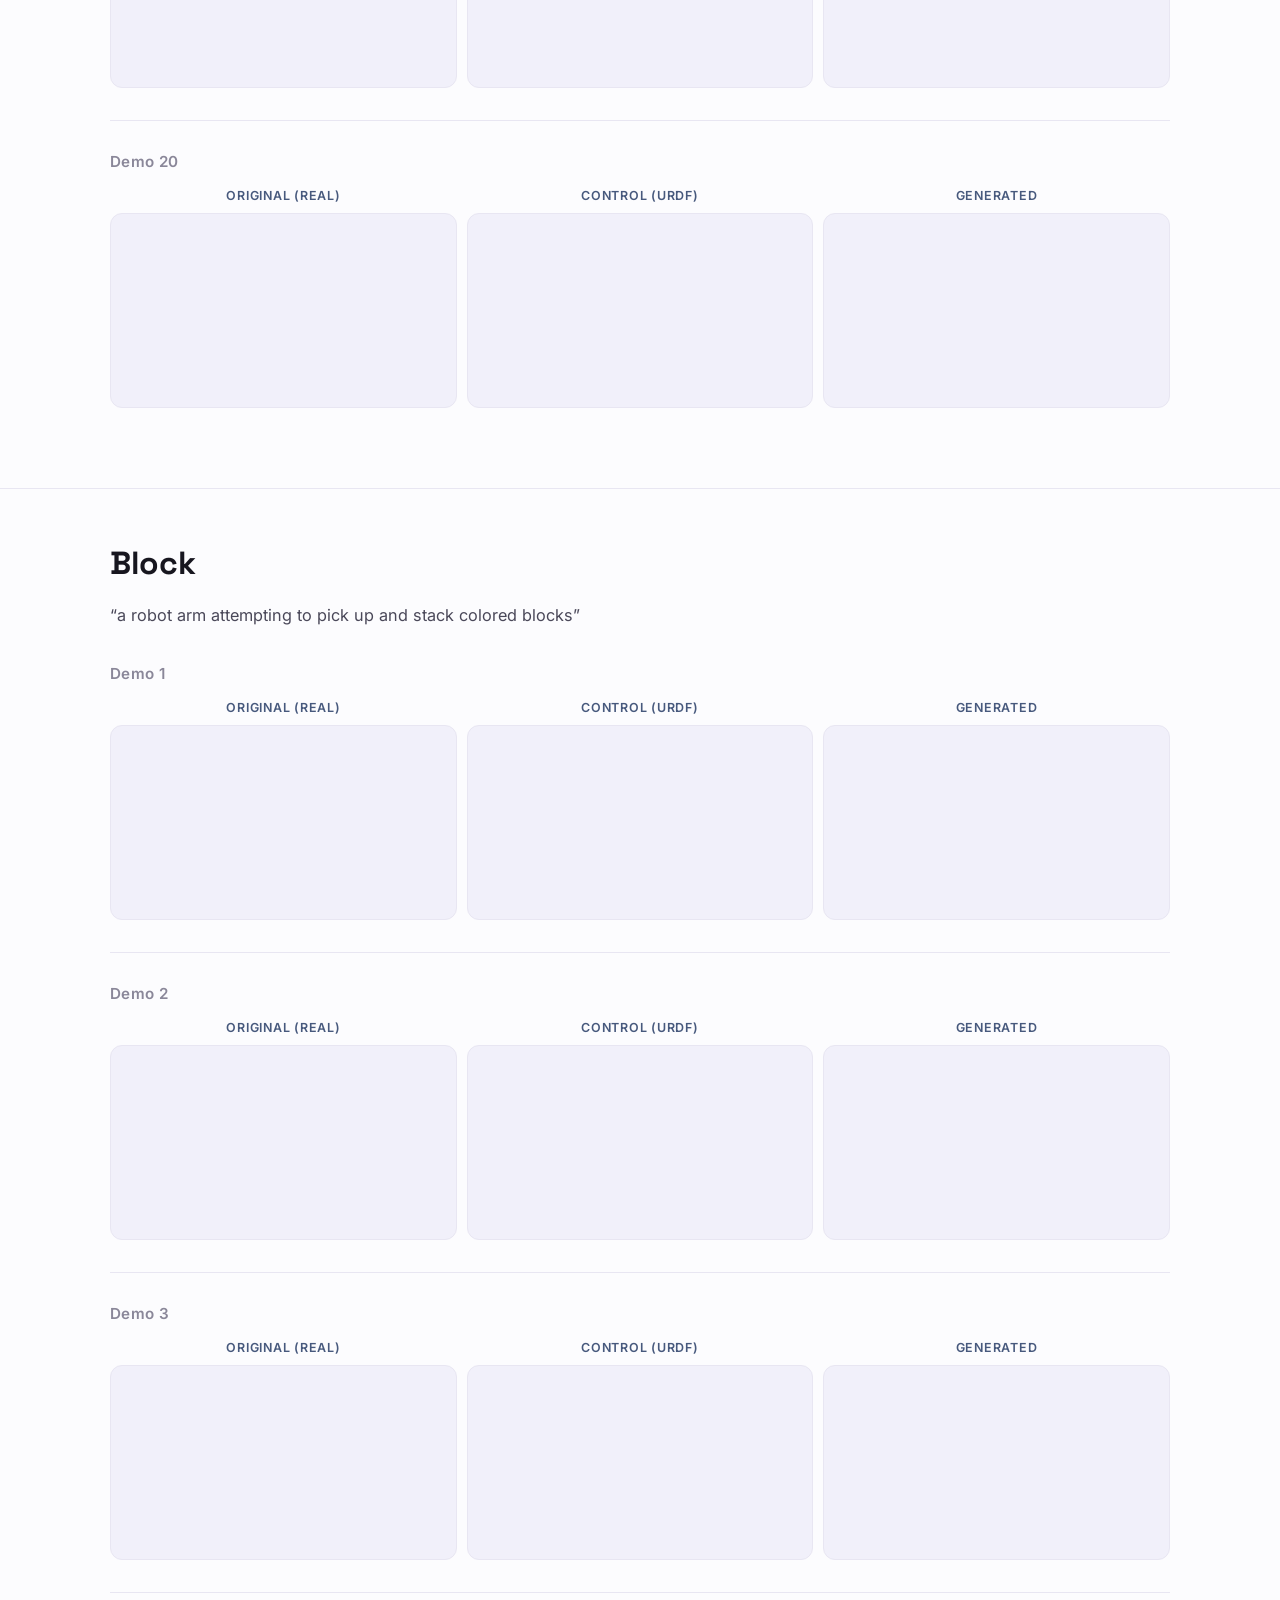
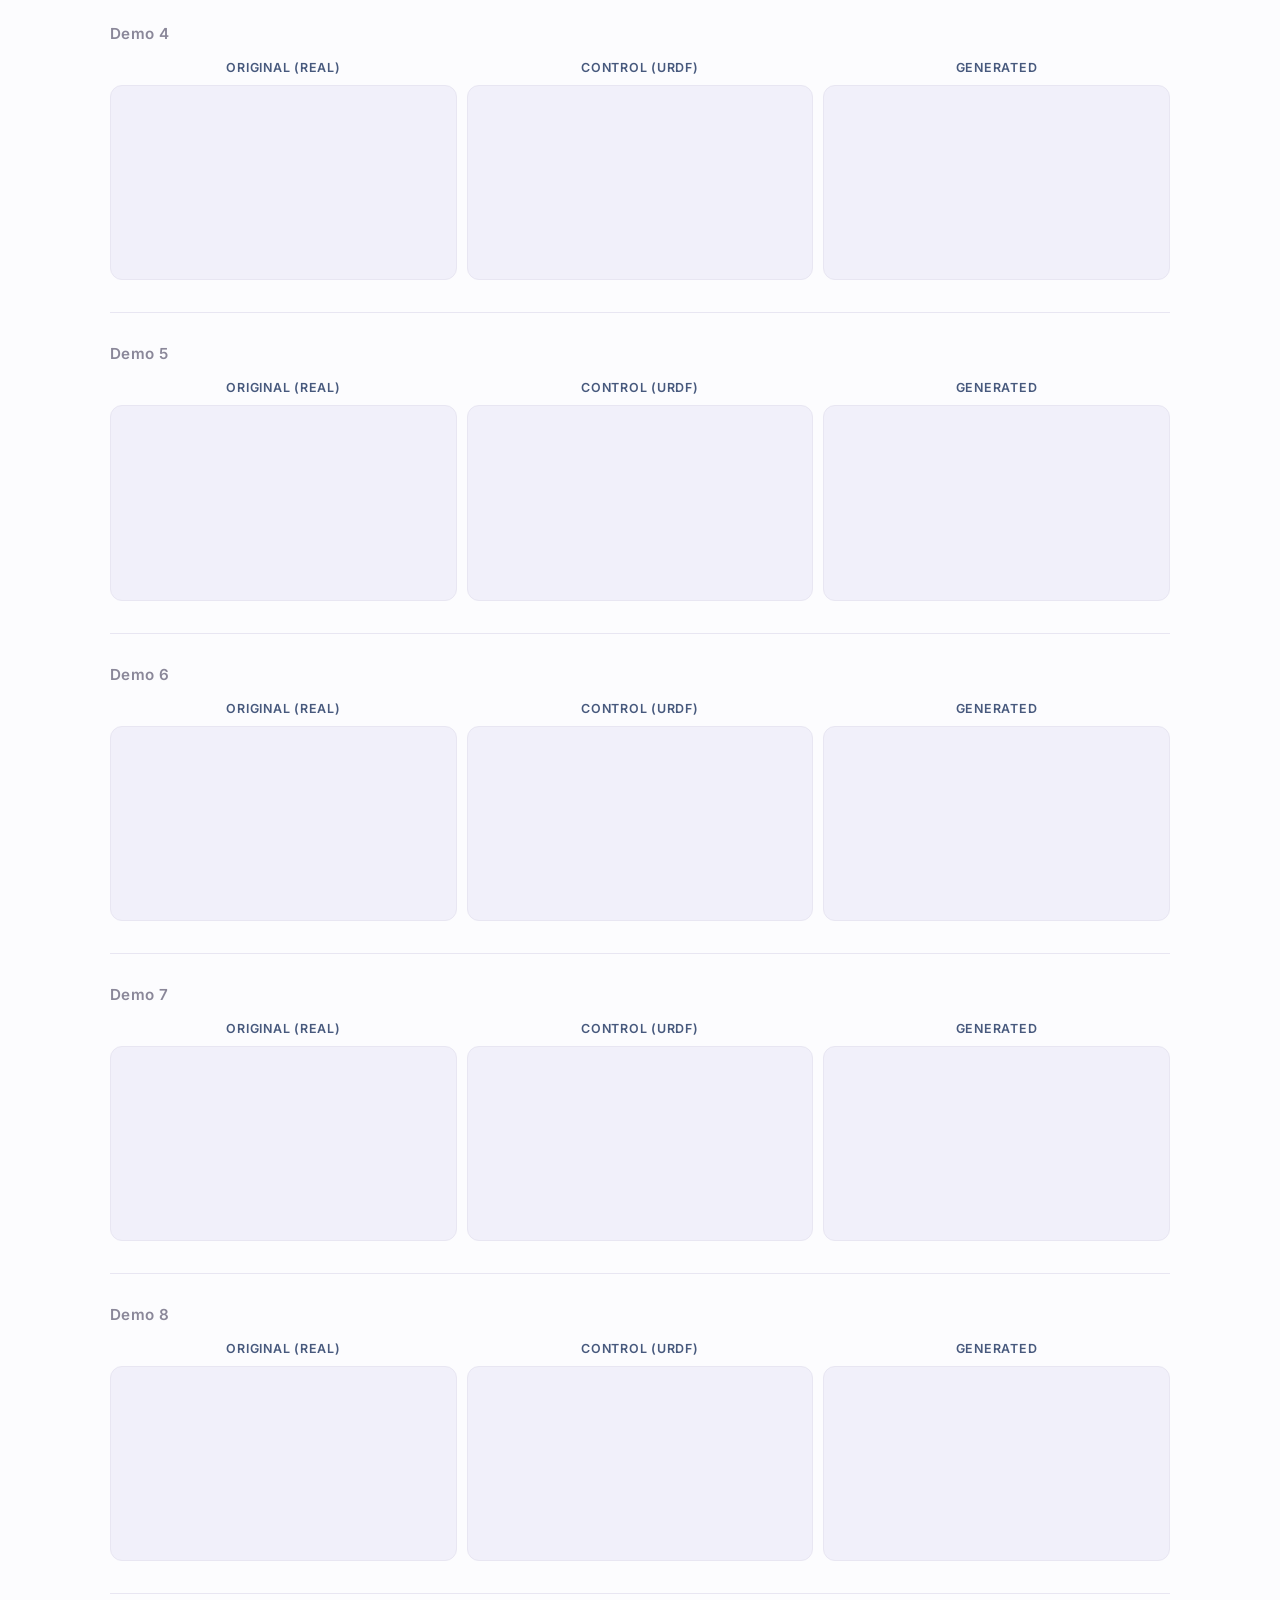
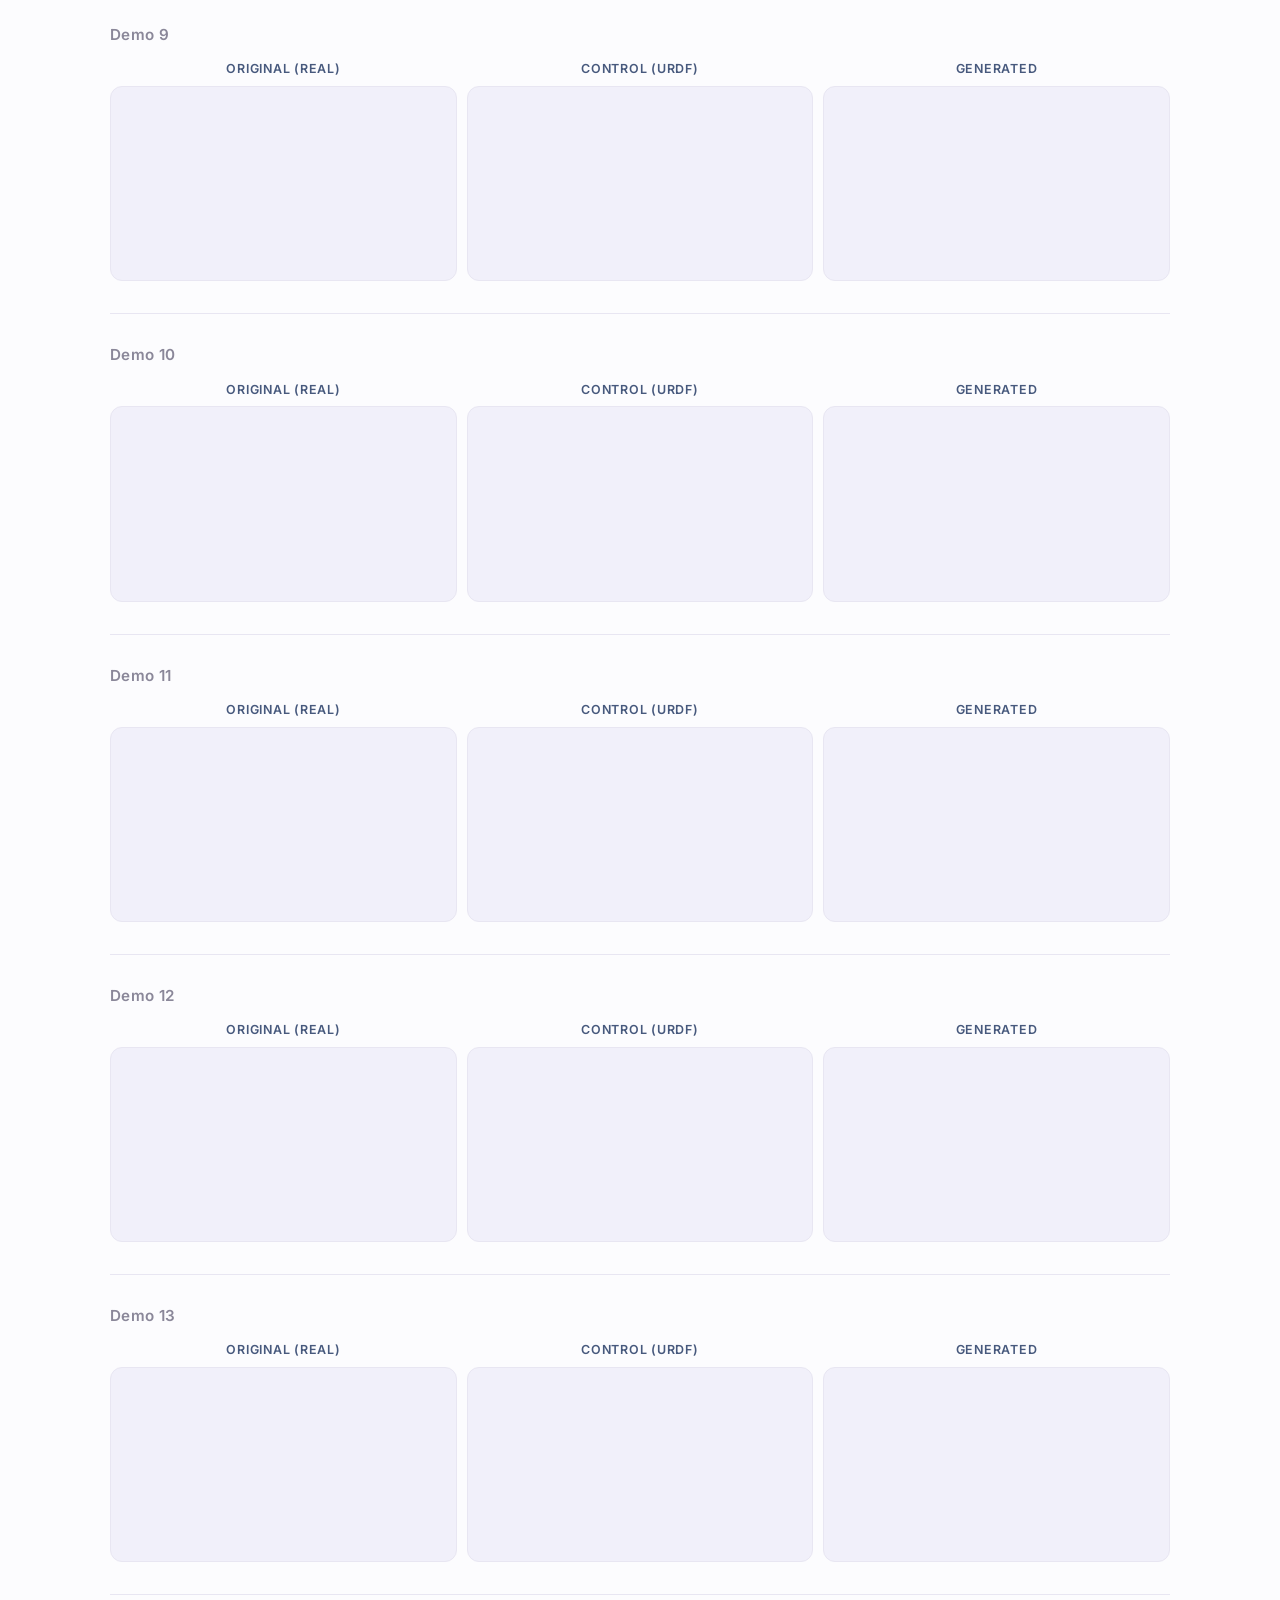
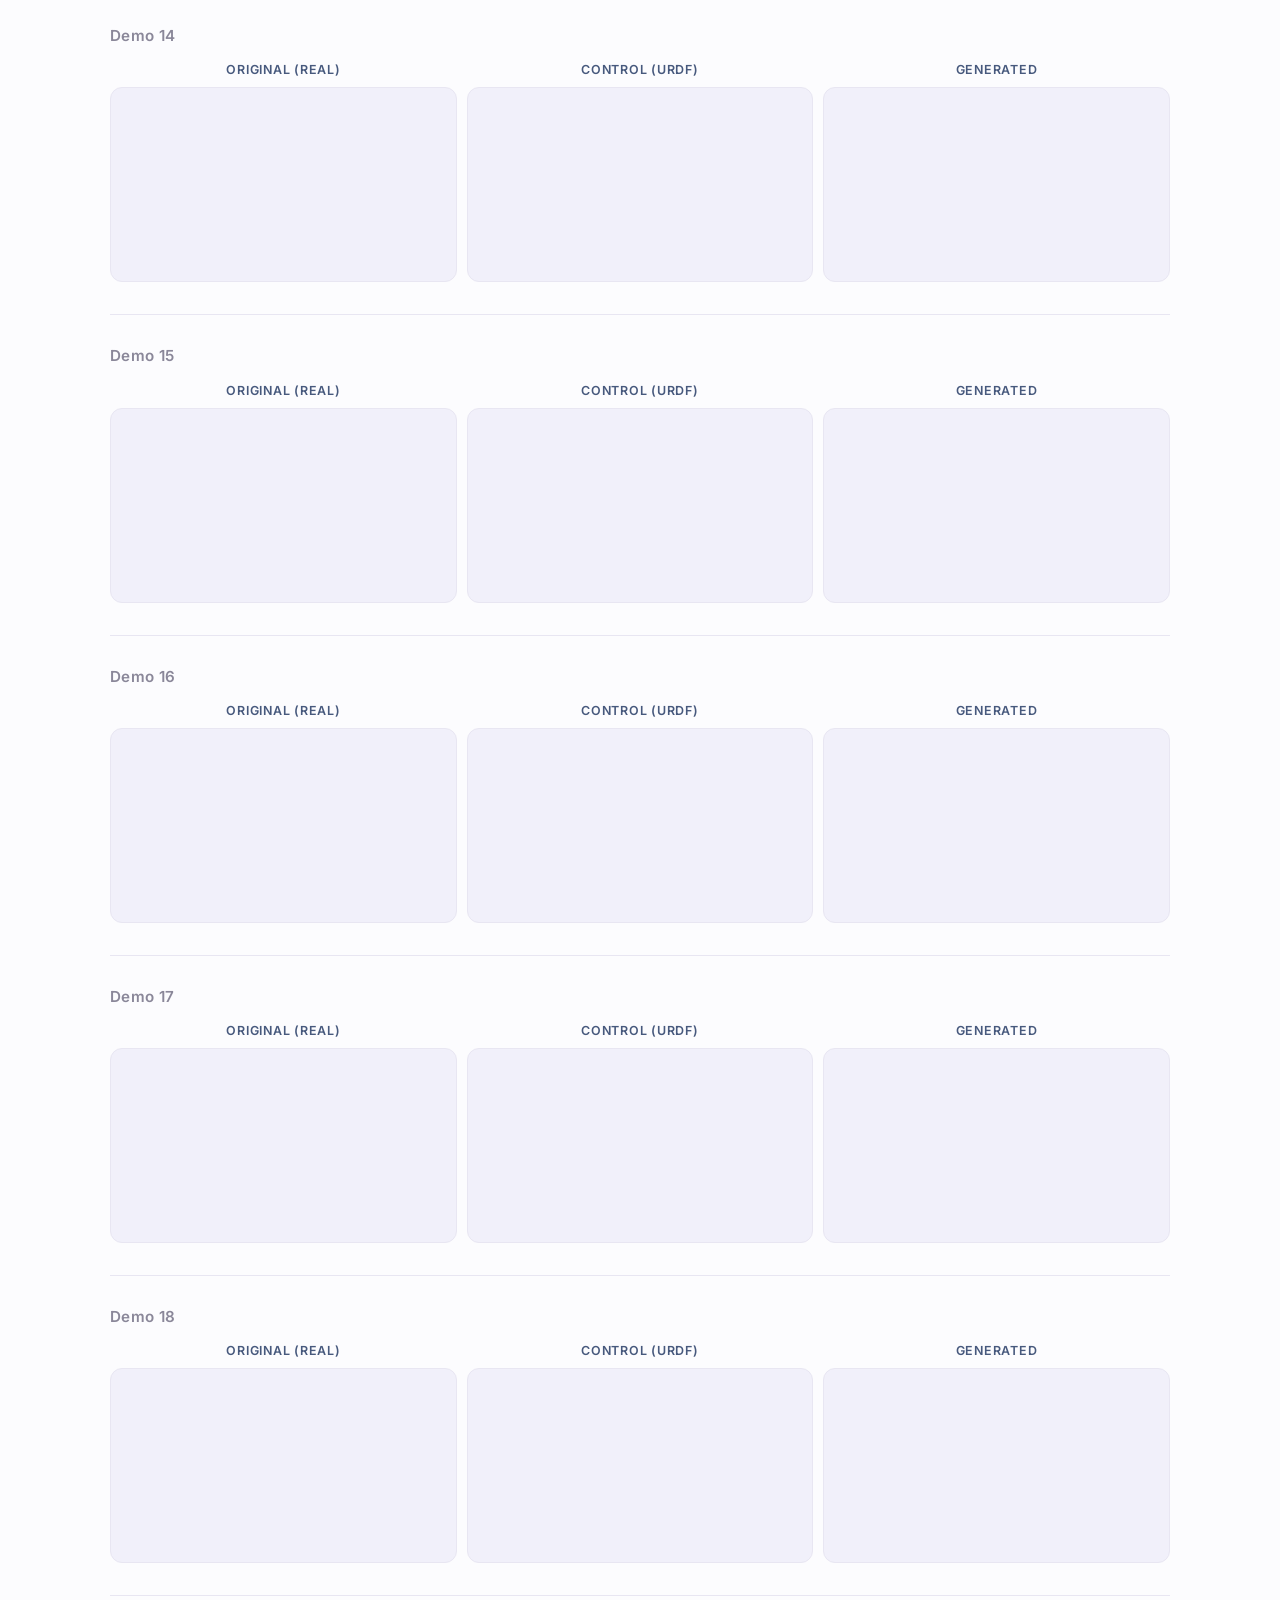
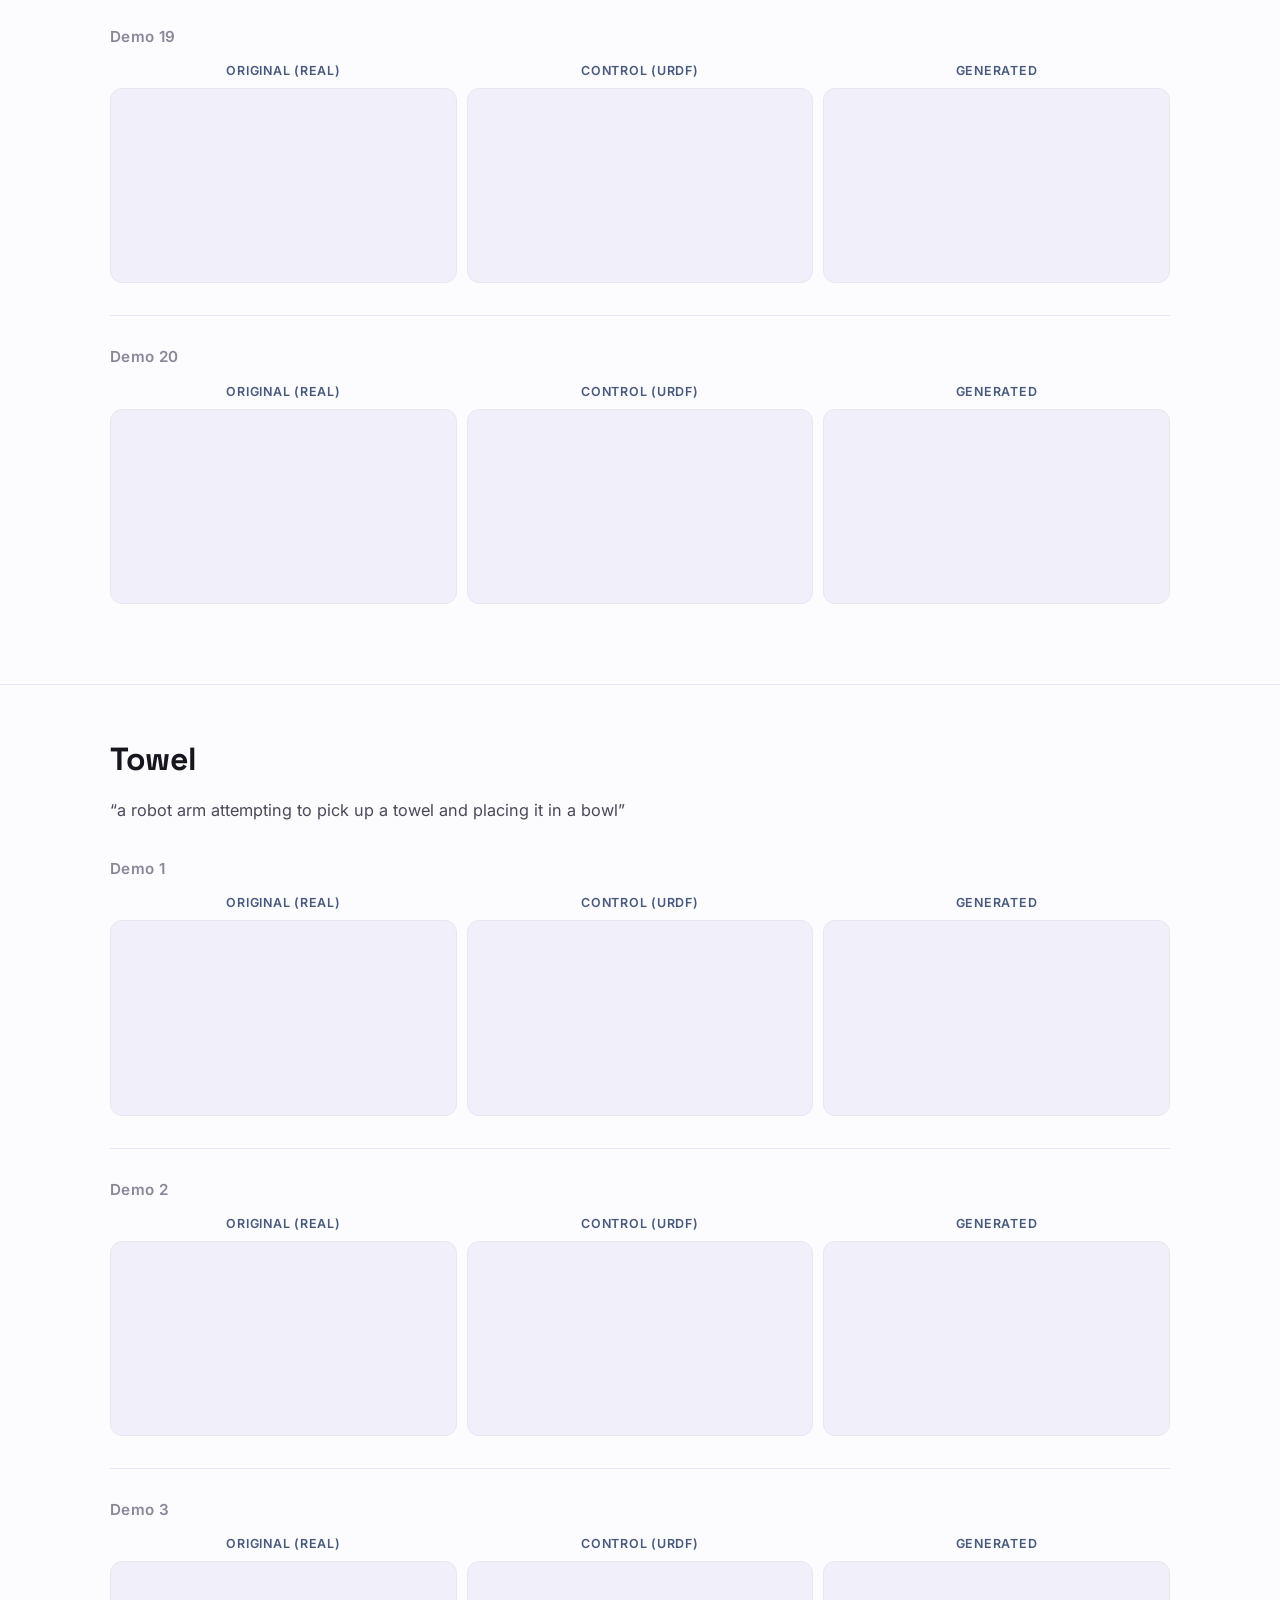
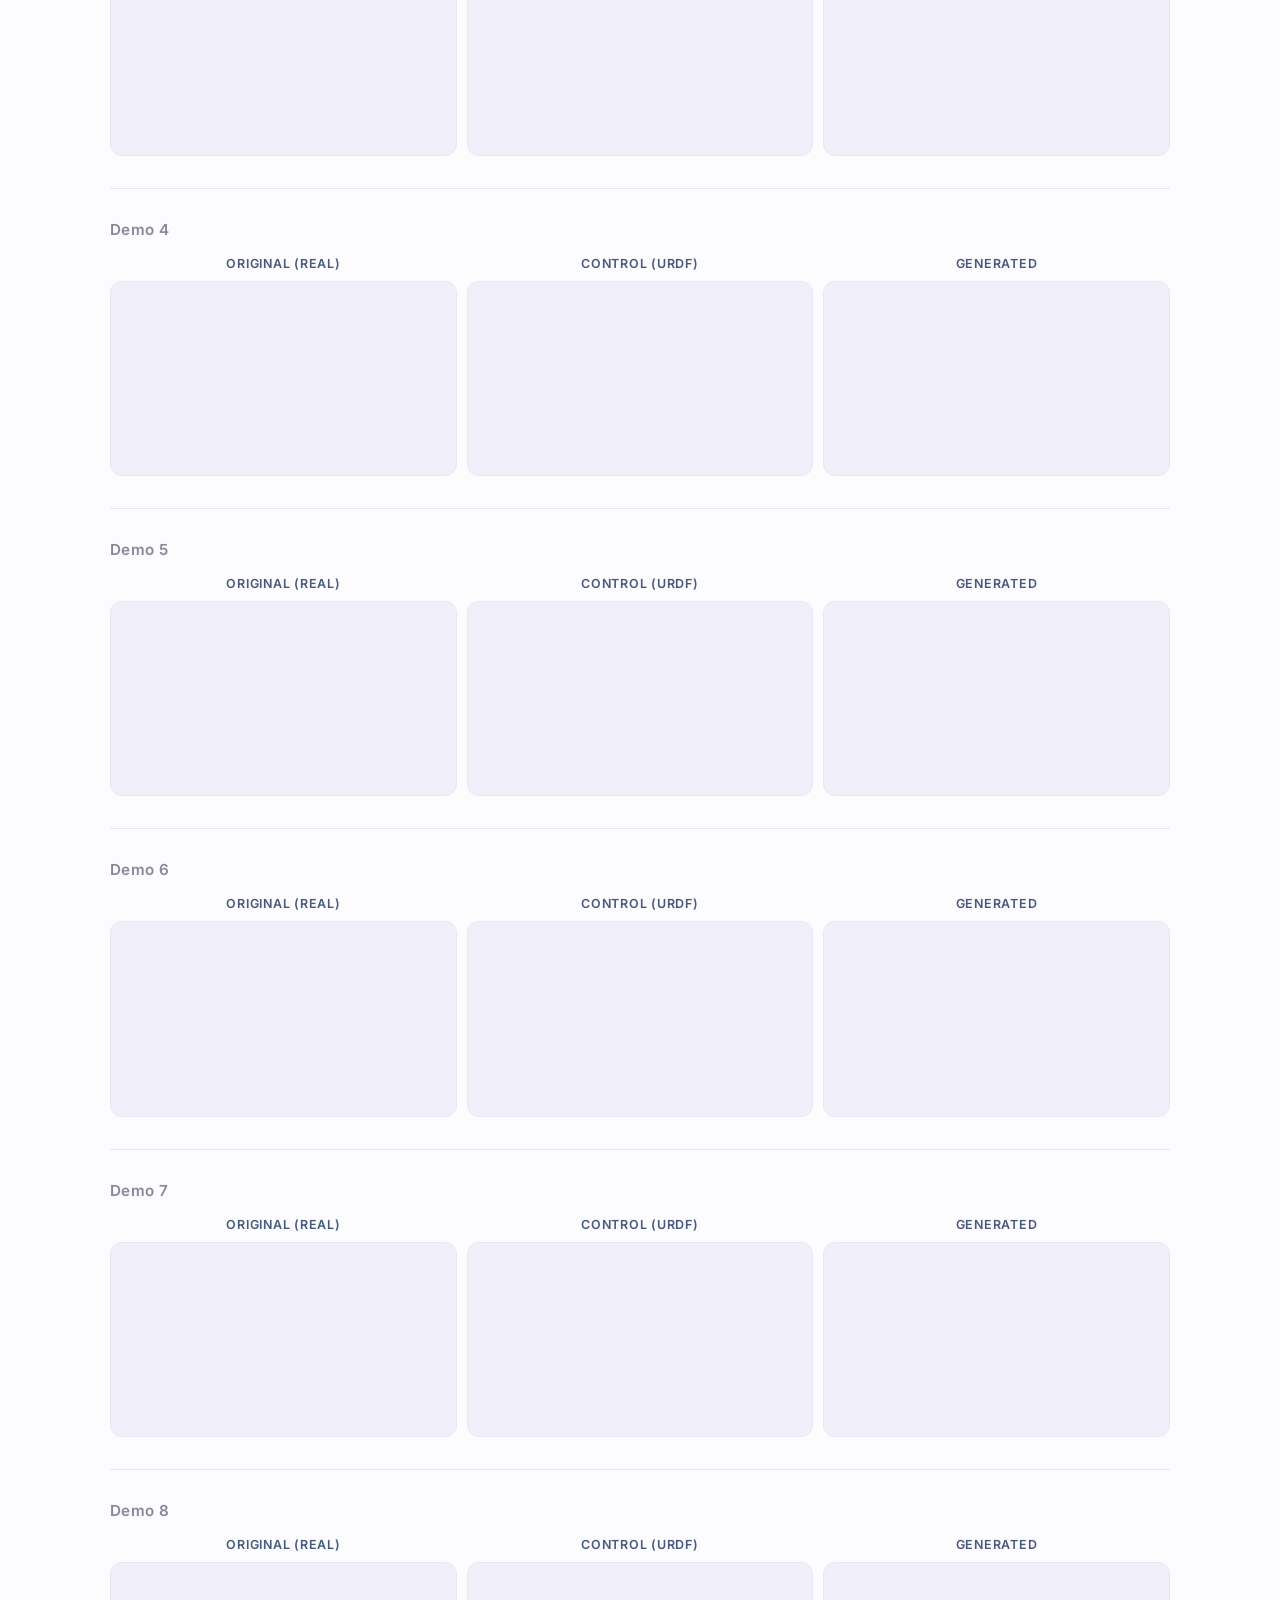
==== commit c6861053: "Add favicon, arXiv button + logo, real BibTeX; reorder to Forward/Inverse Modeling; refine copy and " ====
--- a/assets/luey_gallery/index.html
+++ b/assets/luey_gallery/index.html
@@ -4,6 +4,10 @@
   <meta charset="UTF-8" />
   <meta name="viewport" content="width=device-width, initial-scale=1.0" />
   <title>Real-World Policy Evaluation &mdash; Gallery</title>
+
+  <link rel="icon" href="../../favicon.ico" sizes="any" />
+  <link rel="icon" type="image/png" sizes="32x32" href="../../favicon-32.png" />
+  <link rel="apple-touch-icon" href="../../apple-touch-icon.png" />
 
   <link rel="preconnect" href="https://fonts.googleapis.com" />
   <link rel="preconnect" href="https://fonts.gstatic.com" crossorigin />
--- a/style.css
+++ b/style.css
@@ -126,6 +126,7 @@
   font-family: ui-monospace, SFMono-Regular, Menlo, monospace;
   font-size: 0.9em;
 }
+.link-btn .ai { font-size: 1.05em; line-height: 1; }
 
 /* ---------- Sticky section nav ---------- */
 .section-nav {
@@ -201,6 +202,12 @@
   text-align: center;
   margin: 0 0 0.6rem;
 }
+.slide-tag a {
+  color: inherit;
+  text-decoration: underline;
+  text-underline-offset: 2px;
+}
+.slide-tag a:hover { text-decoration-thickness: 2px; }
 
 .stack .inputs-row {
   display: grid;
@@ -284,6 +291,22 @@
   margin: 0.1rem 0 0.35rem 0.15rem;
 }
 .io-v2 .inputs-row { gap: 0.4rem; margin-bottom: 0; }
+
+/* On phones the long "Masked visual action" label wraps to two lines while
+   "Reference" stays one line; reserve equal (bottom-aligned) label height so
+   the two input videos stay aligned. */
+@media (max-width: 640px) {
+  /* the section nav is too cramped to be useful on phones */
+  .section-nav { display: none; }
+
+  .io-v2 .inputs-row .cell-label {
+    display: flex;
+    align-items: flex-end;
+    justify-content: center;
+    line-height: 1.15;
+    min-height: 2.3em;
+  }
+}
 
 /* ---------- TL;DR ---------- */
 .tldr {
@@ -451,14 +474,19 @@
 }
 
 @media (max-width: 720px) {
-  .cmp-grid--5,
-  .cmp-grid--4,
-  .cmp-grid--3,
-  .cmp-grid--2 {
-    grid-template-columns: 1fr;
+  /* keep comparisons side-by-side (that's the point) and labeled; scroll sideways
+     so each cell stays a usable size instead of collapsing to one column */
+  .cmp-grid {
+    overflow-x: auto;
+    -webkit-overflow-scrolling: touch;
+    gap: 0.3rem 0.35rem;
+    padding-bottom: 0.35rem;
   }
-  /* hide column headers on narrow screens (re-shown via row labels would be nicer, but skip for now) */
-  .cmp-grid > .cell-label { display: none; }
+  .cmp-grid--5 { grid-template-columns: repeat(5, minmax(30vw, 1fr)); }
+  .cmp-grid--4 { grid-template-columns: repeat(4, minmax(32vw, 1fr)); }
+  .cmp-grid--3 { grid-template-columns: repeat(3, minmax(30vw, 1fr)); }
+  .cmp-grid--2 { grid-template-columns: repeat(2, minmax(0, 1fr)); }
+  .cmp-grid > .cell-label { font-size: 0.6rem; letter-spacing: 0.02em; padding: 0; }
 }
 
 /* ---------- Reference frame + action->motion triptych ---------- */
@@ -508,6 +536,8 @@
 
 @media (max-width: 720px) {
   .io-flow { grid-template-columns: 1fr; gap: 1rem; }
+  /* the examples are similar; show just one instead of a long stack to scroll through */
+  .io-flow .io-col:nth-child(n + 2) { display: none; }
 }
 
 /* ---------- "View more" link + collapsible section ---------- */
--- a/theme_aurora.css
+++ b/theme_aurora.css
@@ -34,7 +34,8 @@
 
 /* ---- Hero: solid title in the theme's indigo ---- */
 .hero { background: transparent; padding: 2rem 0 3rem; }
-.title { color: var(--accent); font-weight: 700; letter-spacing: -0.03em; line-height: 1.06; }
+.title { color: var(--fg-soft); font-weight: 500; letter-spacing: -0.03em; line-height: 1.06; }
+.title strong { color: var(--accent); font-weight: 700; }
 
 /* ---- Link buttons: solid ---- */
 .link-btn {
